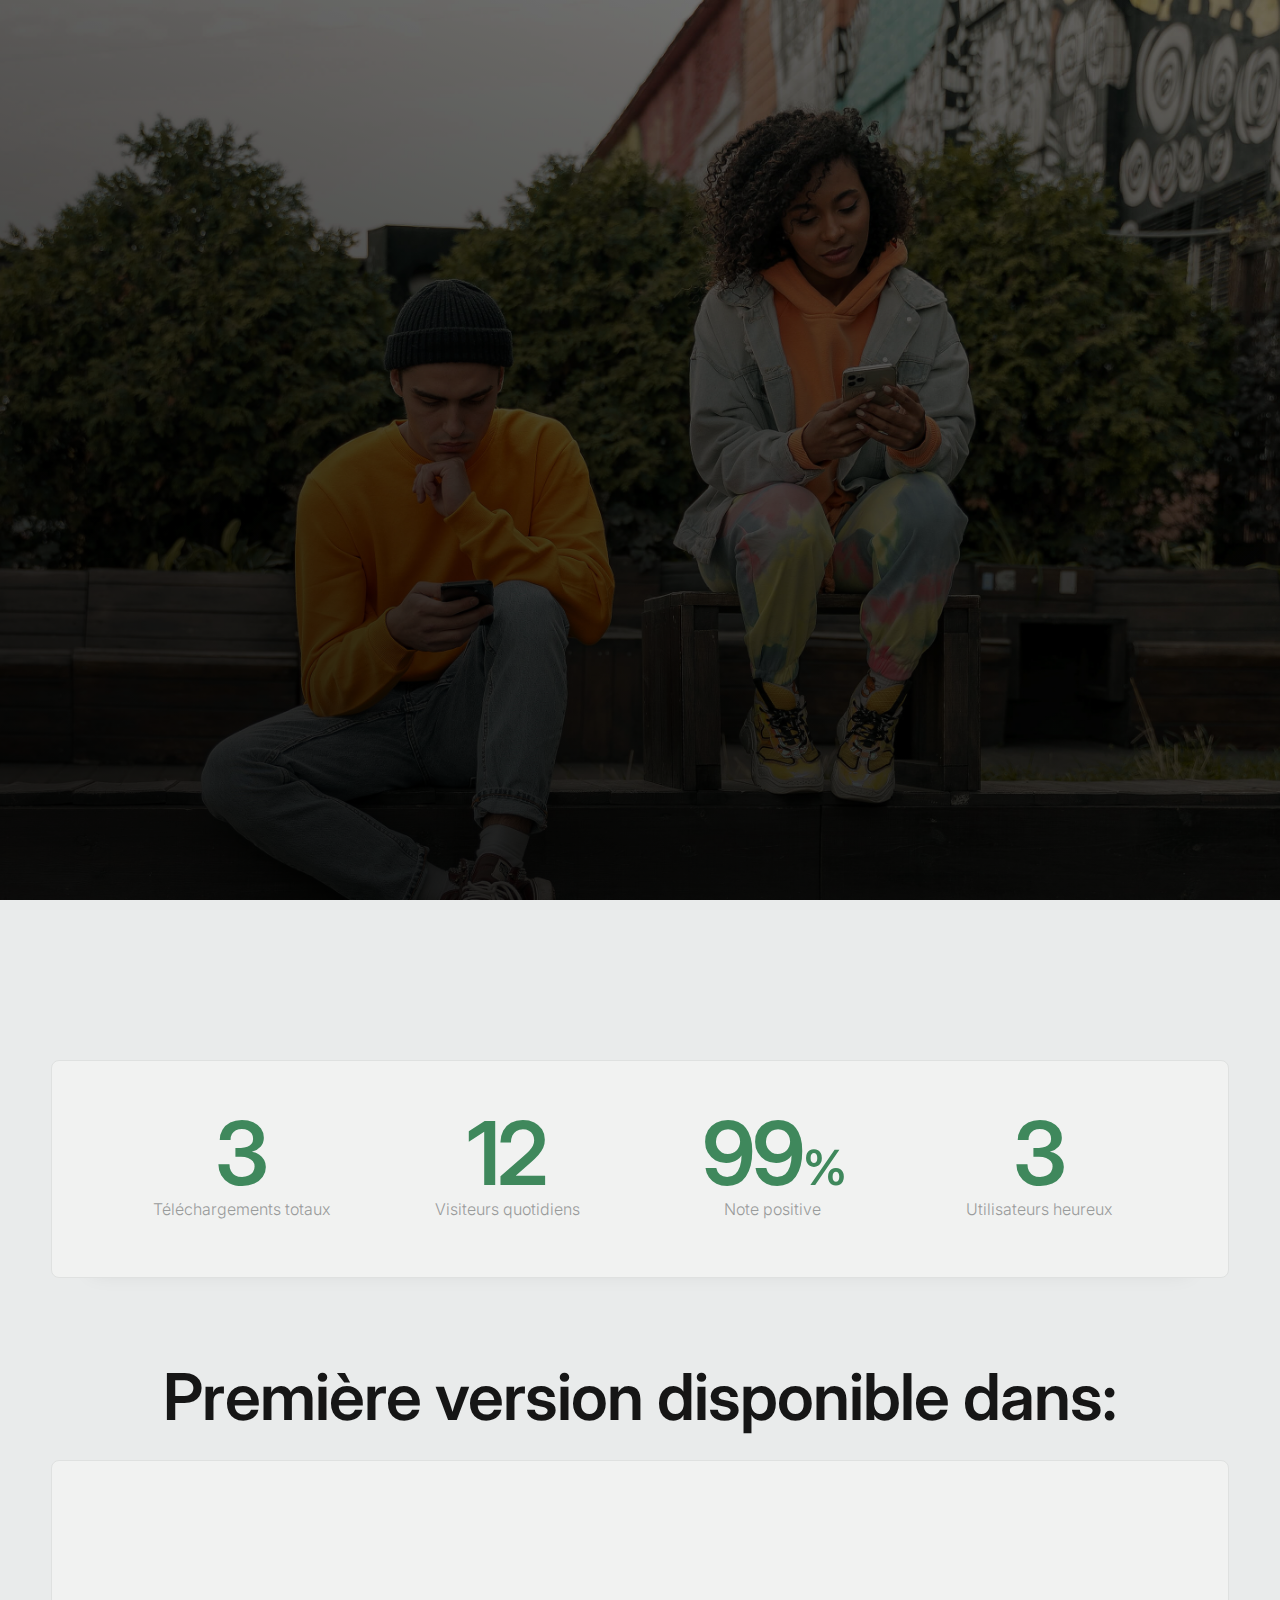
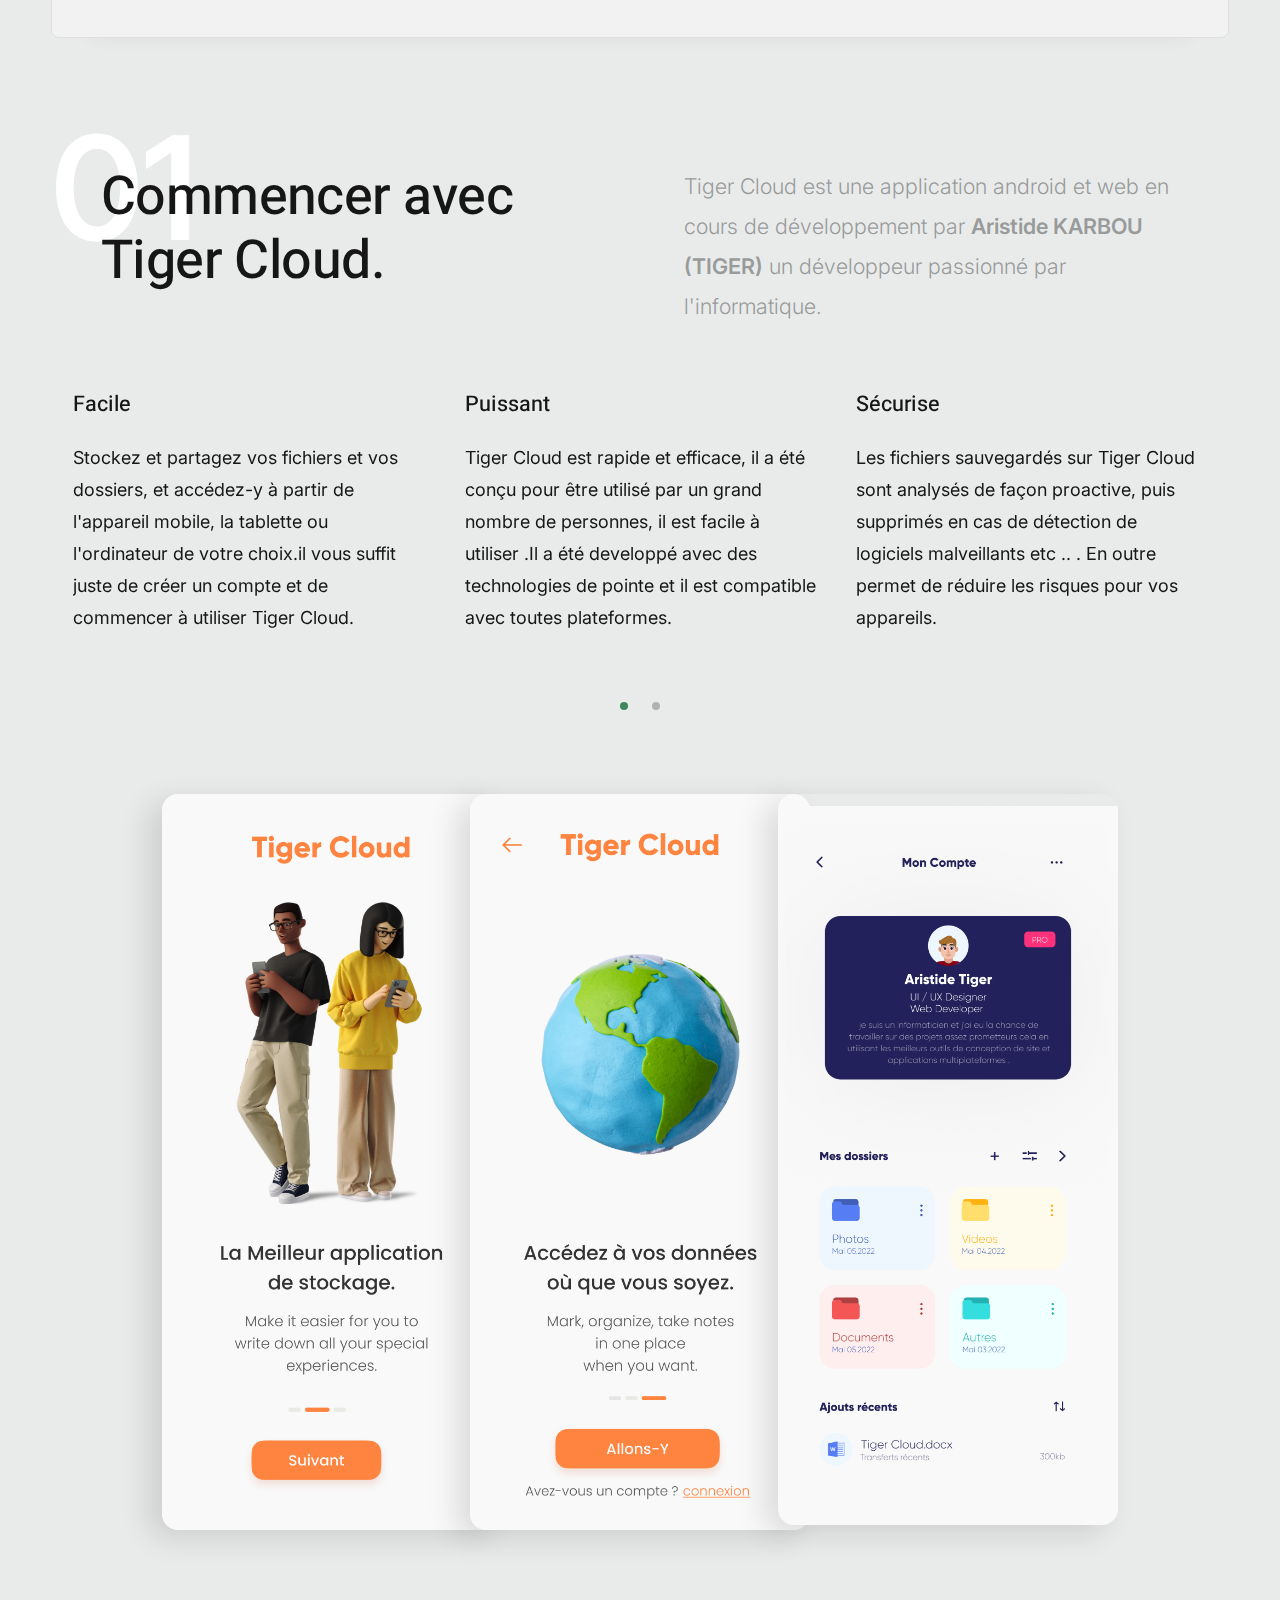
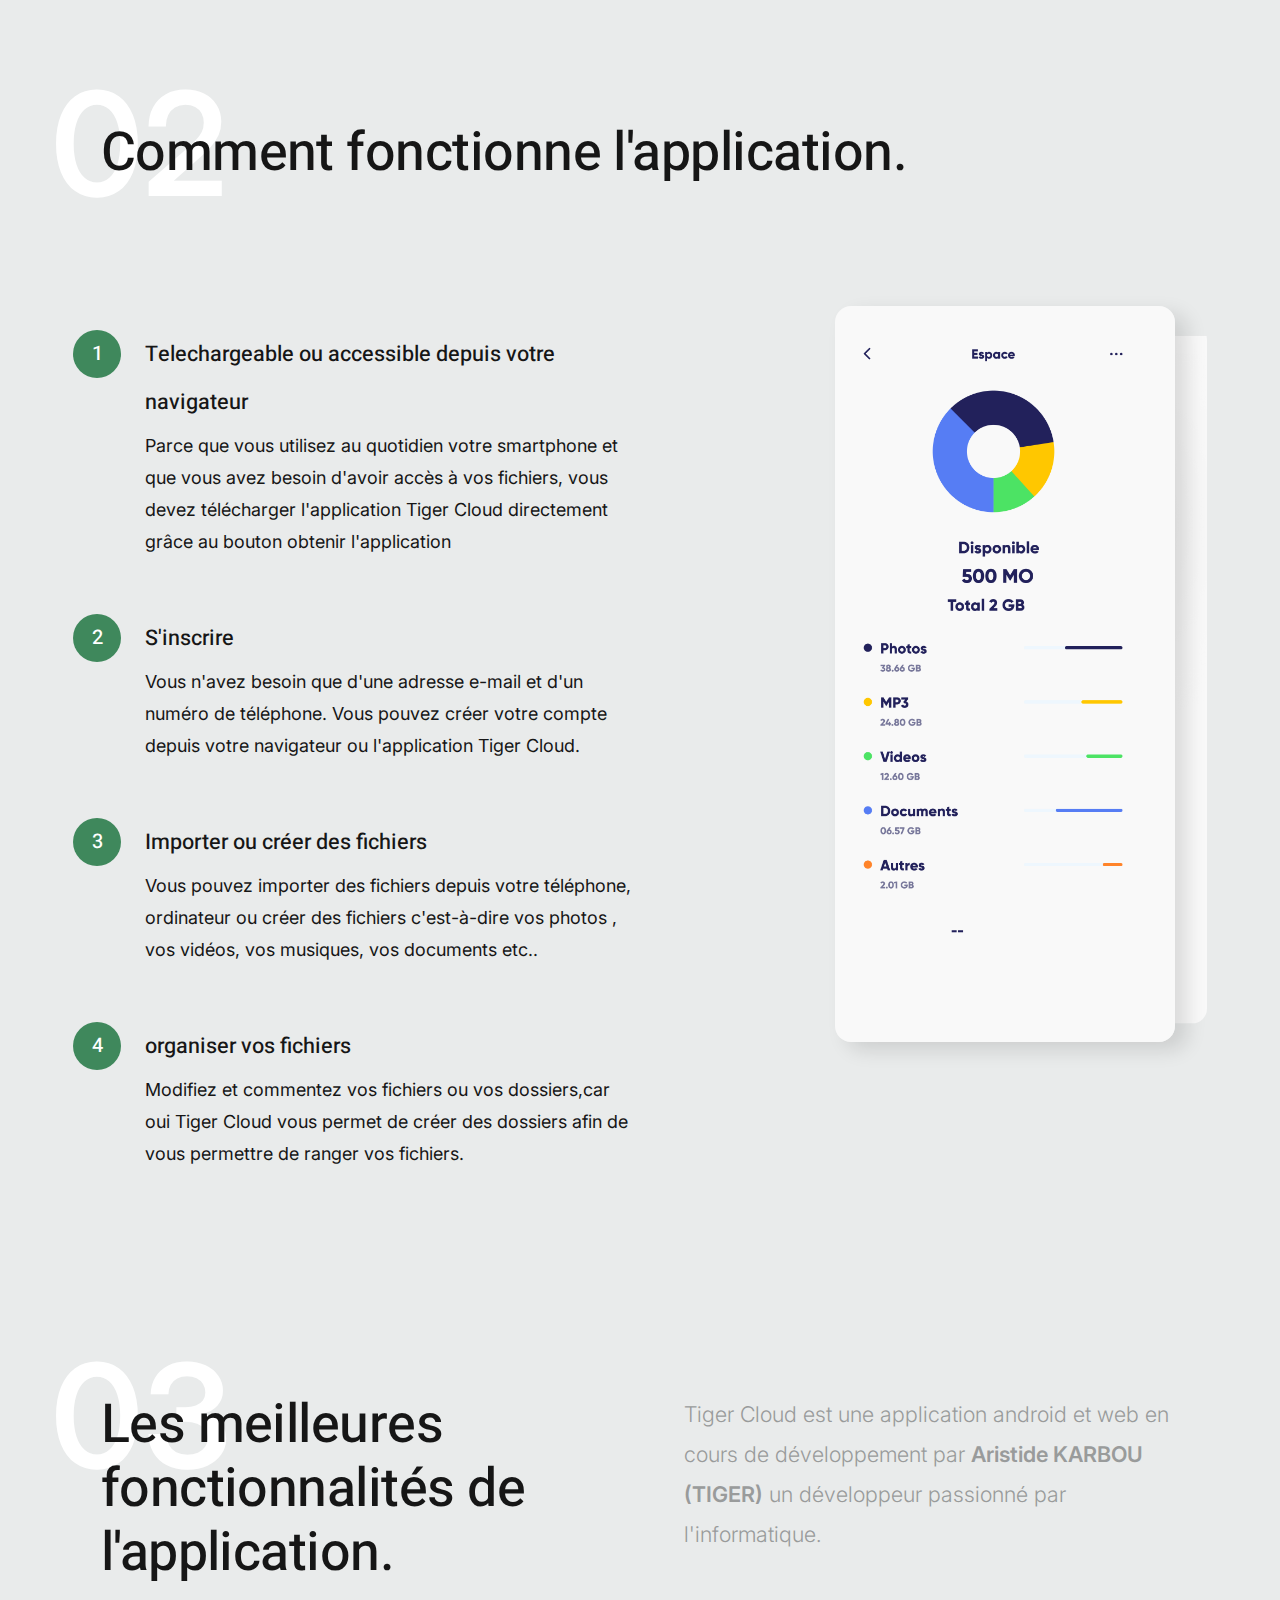
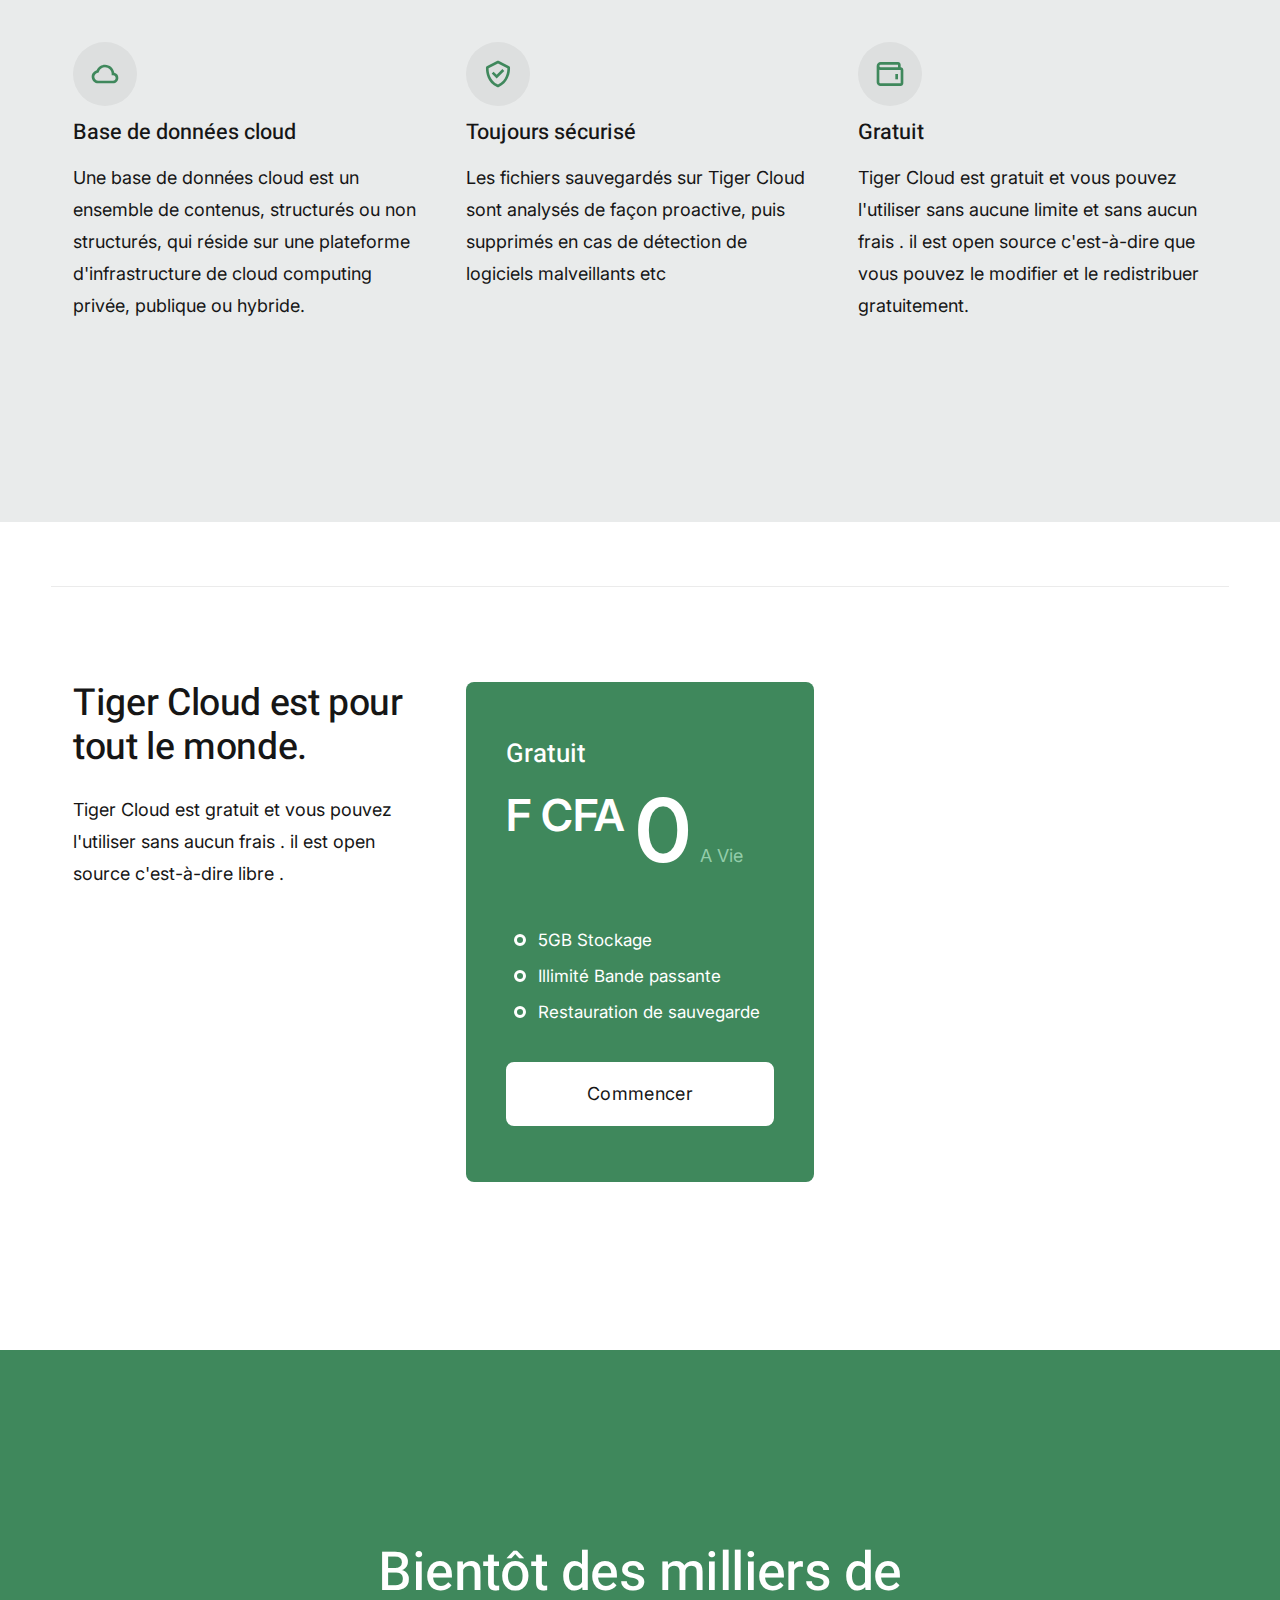
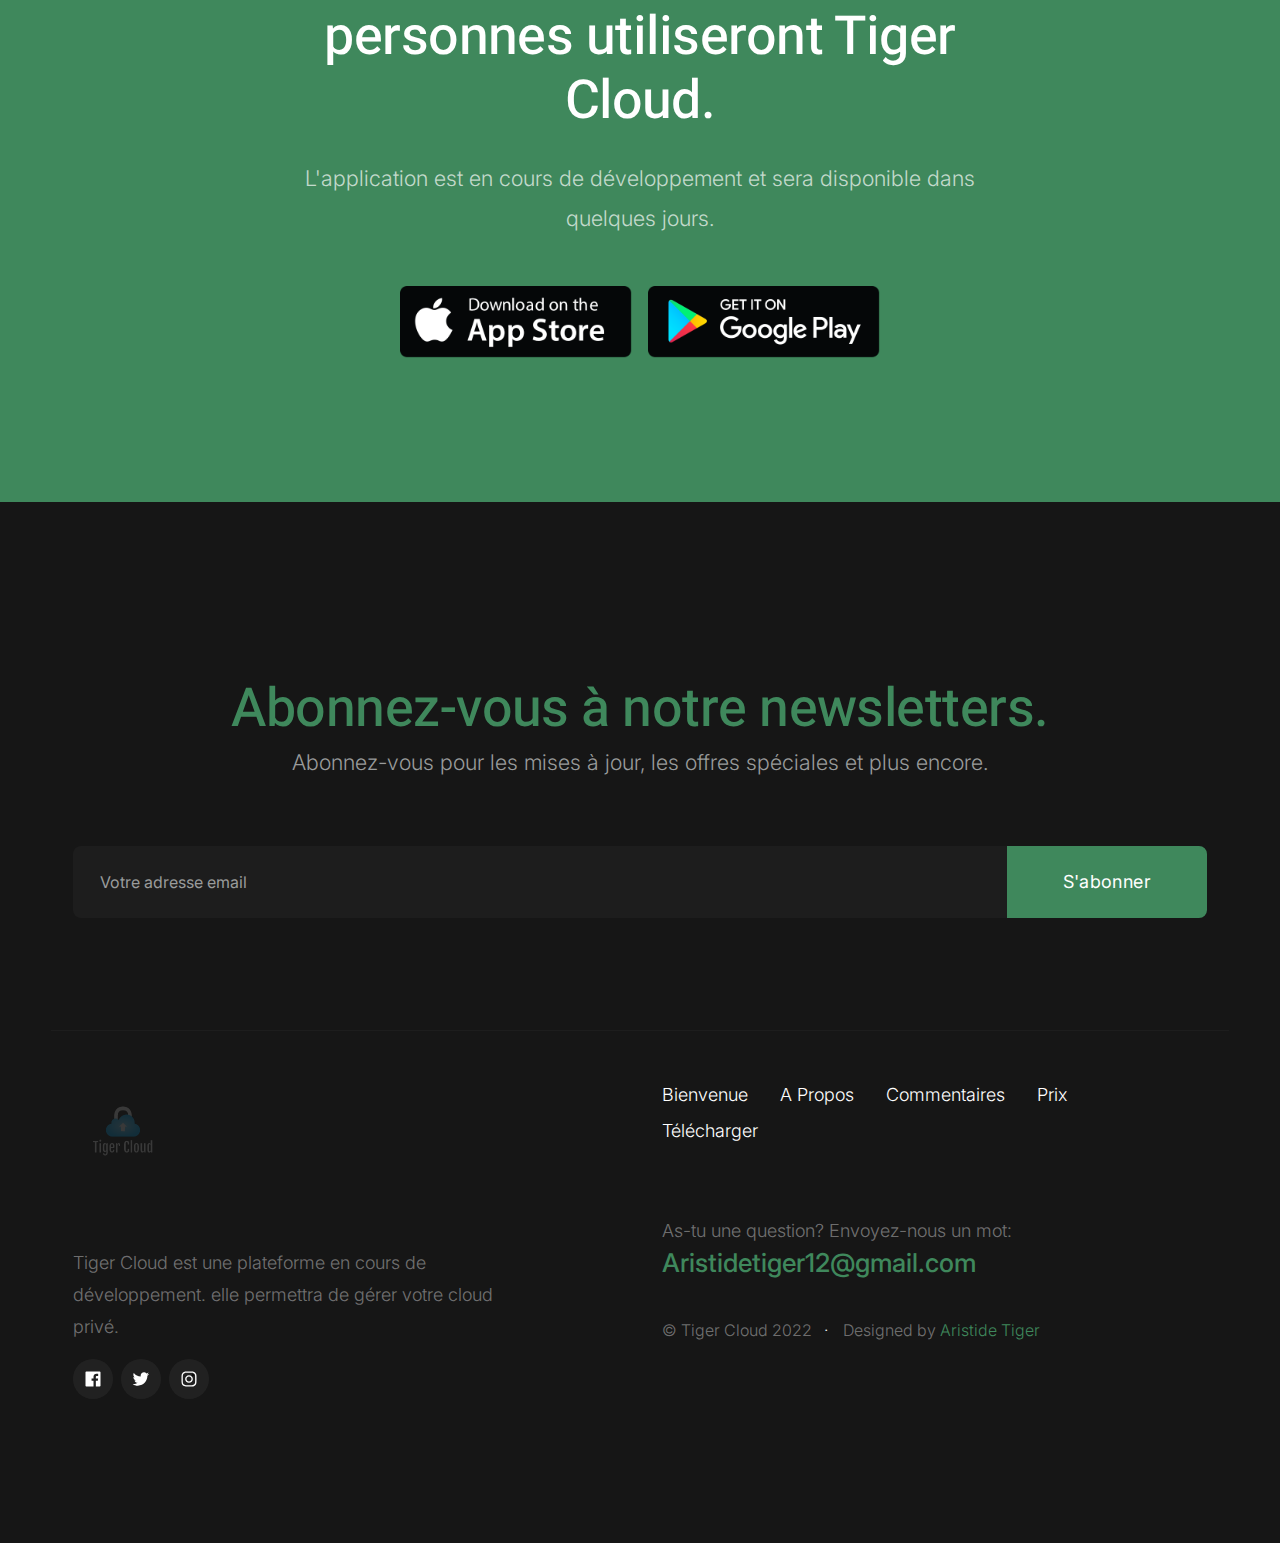
==== index.html @ 631e04d7 "web site" ====
<!DOCTYPE html>
<html lang="en" class="no-js">

<head>

    <!--- basic page needs
    ================================================== -->
    <meta charset="utf-8">
    <meta name="viewport" content="width=device-width, initial-scale=1">
    <title>Tiger Cloud</title>

    <script>
        document.documentElement.classList.remove('no-js');
        document.documentElement.classList.add('js');
    </script>

    <!-- CSS
    ================================================== -->
    <link rel="stylesheet" href="css/vendor.css">
    <link rel="stylesheet" href="css/styles.css">

    <!-- favicons
    ================================================== -->
    <link rel="apple-touch-icon" sizes="180x180" href="apple-touch-icon.png">
    <link rel="icon" type="image/png" sizes="32x32" href="/images/tiger cloud logo white nobg.png">
    <link rel="icon" type="image/png" sizes="32x32" href="/images/tiger cloud logo white nobg.png">
    <link rel="manifest" href="site.webmanifest">

</head>


<body id="top">


    <!-- preloader
    ================================================== -->
    <div id="preloader">
        <div id="loader">
        </div>
    </div>


    <!-- page wrap
    ================================================== -->
    <div id="page" class="s-pagewrap">


        <!-- # site header 
        ================================================== -->
        <header class="s-header">

            <div class="row s-header__inner">

                <div class="s-header__block">
                    <div class="s-header__logo">
                        <a class="logo" href="index.html">
                            <img src="images/tiger cloud logo white nobg.png" alt="Homepage">
                        </a>
                    </div>

                    <a class="s-header__menu-toggle" href="#0"><span>Menu</span></a>
                </div> <!-- end s-header__block -->

                <nav class="s-header__nav">
                    <ul>
                        <li class="current"><a href="#intro" class="smoothscroll">Bienvenue</a></li>
                        <li><a href="#about" class="smoothscroll">A Propos</a></li>
                        <li><a href="#pricing" class="smoothscroll">Prix</a></li>
                        <li><a href="#download" class="smoothscroll">Télécharger</a></li>
                    </ul>
                </nav>

                <div class="s-header__cta">
                    <a href="#download" class="btn btn--stroke s-header__cta-btn smoothscroll">Obtenir l'application</a>
                </div>

            </div> <!-- end s-header__inner -->

        </header> <!-- end s-header -->


        <!-- # site-content
        ================================================== -->
        <section id="content" class="s-content">


            <!-- intro
            ----------------------------------------------- -->
            <section id="intro" class="s-intro target-section">

                <div class="s-intro__bg"></div>

                <div class="row s-intro__content">

                    <div class="column lg-12 s-intro__content-inner">
                        <div class="s-intro__content-left">
                            <h1 class="s-intro__content-title">
                                Tiger Cloud<br>
                                Une application incroyable .
                            </h1>
                        </div>
                        <div class="s-intro__content-right">
                            <p class="s-intro__content-desc body-text-2">
                                Stockez et partagez vos fichiers et dossiers,
                                et travaillez dessus depuis l'appareil mobile,
                                la tablette ou l'ordinateur de votre choix
                            </p>

                            <div class="s-intro__content-buttons">
                                <a href="#download"
                                    class="btn btn--primary s-intro__content-btn smoothscroll">Commencer</a>
                                <a href="https://player.vimeo.com/video/14592941?color=00a650&title=0&byline=0&portrait=0"
                                    class="s-intro__content-video-btn">
                                    <svg xmlns="http://www.w3.org/2000/svg" width="24" height="24" viewBox="0 0 24 24"
                                        style="fill: rgba(0, 0, 0, 1);transform: ;msFilter:;">
                                        <path d="M7 6v12l10-6z"></path>
                                    </svg>
                                </a>
                            </div>
                        </div>
                    </div> <!-- s-intro__content-inner -->

                </div> <!-- s-intro__content -->

                <ul class="s-intro__social">
                    <li>
                        <a href="">
                            <svg xmlns="http://www.w3.org/2000/svg" width="24" height="24" viewBox="0 0 24 24"
                                style="fill:rgba(0, 0, 0, 1);transform:;-ms-filter:">
                                <path
                                    d="M20,3H4C3.447,3,3,3.448,3,4v16c0,0.552,0.447,1,1,1h8.615v-6.96h-2.338v-2.725h2.338v-2c0-2.325,1.42-3.592,3.5-3.592 c0.699-0.002,1.399,0.034,2.095,0.107v2.42h-1.435c-1.128,0-1.348,0.538-1.348,1.325v1.735h2.697l-0.35,2.725h-2.348V21H20 c0.553,0,1-0.448,1-1V4C21,3.448,20.553,3,20,3z">
                                </path>
                            </svg>
                            <span class="u-screen-reader-text">Facebook</span>
                        </a>a
                    </li>
                    <li>
                        <a href="">
                            <svg xmlns="http://www.w3.org/2000/svg" width="24" height="24" viewBox="0 0 24 24"
                                style="fill:rgba(0, 0, 0, 1);transform:;-ms-filter:">
                                <path
                                    d="M19.633,7.997c0.013,0.175,0.013,0.349,0.013,0.523c0,5.325-4.053,11.461-11.46,11.461c-2.282,0-4.402-0.661-6.186-1.809 c0.324,0.037,0.636,0.05,0.973,0.05c1.883,0,3.616-0.636,5.001-1.721c-1.771-0.037-3.255-1.197-3.767-2.793 c0.249,0.037,0.499,0.062,0.761,0.062c0.361,0,0.724-0.05,1.061-0.137c-1.847-0.374-3.23-1.995-3.23-3.953v-0.05 c0.537,0.299,1.16,0.486,1.82,0.511C3.534,9.419,2.823,8.184,2.823,6.787c0-0.748,0.199-1.434,0.548-2.032 c1.983,2.443,4.964,4.04,8.306,4.215c-0.062-0.3-0.1-0.611-0.1-0.923c0-2.22,1.796-4.028,4.028-4.028 c1.16,0,2.207,0.486,2.943,1.272c0.91-0.175,1.782-0.512,2.556-0.973c-0.299,0.935-0.936,1.721-1.771,2.22 c0.811-0.088,1.597-0.312,2.319-0.624C21.104,6.712,20.419,7.423,19.633,7.997z">
                                </path>
                            </svg>
                            <span class="u-screen-reader-text">Twitter</span>
                        </a>
                    </li>
                    <li>
                        <a href="">
                            <svg xmlns="http://www.w3.org/2000/svg" width="24" height="24" viewBox="0 0 24 24"
                                style="fill:rgba(0, 0, 0, 1);transform:;-ms-filter:">
                                <path
                                    d="M11.999,7.377c-2.554,0-4.623,2.07-4.623,4.623c0,2.554,2.069,4.624,4.623,4.624c2.552,0,4.623-2.07,4.623-4.624 C16.622,9.447,14.551,7.377,11.999,7.377L11.999,7.377z M11.999,15.004c-1.659,0-3.004-1.345-3.004-3.003 c0-1.659,1.345-3.003,3.004-3.003s3.002,1.344,3.002,3.003C15.001,13.659,13.658,15.004,11.999,15.004L11.999,15.004z">
                                </path>
                                <circle cx="16.806" cy="7.207" r="1.078"></circle>
                                <path
                                    d="M20.533,6.111c-0.469-1.209-1.424-2.165-2.633-2.632c-0.699-0.263-1.438-0.404-2.186-0.42 c-0.963-0.042-1.268-0.054-3.71-0.054s-2.755,0-3.71,0.054C7.548,3.074,6.809,3.215,6.11,3.479C4.9,3.946,3.945,4.902,3.477,6.111 c-0.263,0.7-0.404,1.438-0.419,2.186c-0.043,0.962-0.056,1.267-0.056,3.71c0,2.442,0,2.753,0.056,3.71 c0.015,0.748,0.156,1.486,0.419,2.187c0.469,1.208,1.424,2.164,2.634,2.632c0.696,0.272,1.435,0.426,2.185,0.45 c0.963,0.042,1.268,0.055,3.71,0.055s2.755,0,3.71-0.055c0.747-0.015,1.486-0.157,2.186-0.419c1.209-0.469,2.164-1.424,2.633-2.633 c0.263-0.7,0.404-1.438,0.419-2.186c0.043-0.962,0.056-1.267,0.056-3.71s0-2.753-0.056-3.71C20.941,7.57,20.801,6.819,20.533,6.111z M19.315,15.643c-0.007,0.576-0.111,1.147-0.311,1.688c-0.305,0.787-0.926,1.409-1.712,1.711c-0.535,0.199-1.099,0.303-1.67,0.311 c-0.95,0.044-1.218,0.055-3.654,0.055c-2.438,0-2.687,0-3.655-0.055c-0.569-0.007-1.135-0.112-1.669-0.311 c-0.789-0.301-1.414-0.923-1.719-1.711c-0.196-0.534-0.302-1.099-0.311-1.669c-0.043-0.95-0.053-1.218-0.053-3.654 c0-2.437,0-2.686,0.053-3.655c0.007-0.576,0.111-1.146,0.311-1.687c0.305-0.789,0.93-1.41,1.719-1.712 c0.534-0.198,1.1-0.303,1.669-0.311c0.951-0.043,1.218-0.055,3.655-0.055c2.437,0,2.687,0,3.654,0.055 c0.571,0.007,1.135,0.112,1.67,0.311c0.786,0.303,1.407,0.925,1.712,1.712c0.196,0.534,0.302,1.099,0.311,1.669 c0.043,0.951,0.054,1.218,0.054,3.655c0,2.436,0,2.698-0.043,3.654H19.315z">
                                </path>
                            </svg>
                            <span class="u-screen-reader-text">Instagram</span>
                        </a>
                    </li>
                </ul> <!-- s-intro__social -->

                <div class="s-intro__scroll">
                    <a href="#about" class="smoothscroll">
                        <svg xmlns="http://www.w3.org/2000/svg" width="24" height="24" viewBox="0 0 24 24"
                            style="fill: rgba(0, 0, 0, 1);transform: rotate(270deg);msFilter:progid:DXImageTransform.Microsoft.BasicImage(rotation=3);">
                            <path
                                d="M21 11H6.414l5.293-5.293-1.414-1.414L2.586 12l7.707 7.707 1.414-1.414L6.414 13H21z">
                            </path>
                        </svg>
                        <span class="u-screen-reader-text">Faire défiler</span>
                    </a>
                </div> <!-- s-intro__scroll -->

            </section> <!-- end s-intro -->


            <!-- about
            ----------------------------------------------- -->
            <section id="about" class="s-about target-section">


                <!-- stats -->
                <div class="row block-lg-one-fourth block-tab-one-half block-stack s-about__stats">

                    <div class="column s-about__stats-item">
                        <div class="s-about__stats-count">3<span></span></div>
                        <h5>Téléchargements totaux</h5>
                    </div>
                    <div class="column s-about__stats-item">
                        <div class="s-about__stats-count">12<span></span></div>
                        <h5>Visiteurs quotidiens</h5>
                    </div>
                    <div class="column s-about__stats-item">
                        <div class="s-about__stats-count">99<span>%</span></div>
                        <h5>Note positive</h5>
                    </div>
                    <div class="column s-about__stats-item">
                        <div class="s-about__stats-count">3<span></span></div>
                        <h5>Utilisateurs heureux</h5>
                    </div>

                </div> <!-- end stats -->
                <section>
                    <h1 class="titre">Première version disponible dans:</h1>
                    <div class="row block-lg-one-fourth block-tab-one-half block-stack s-about__stats">
                        <h1 id="Countdown" class="compteur"></h1>
                    </div>
                </section>
                <!-- end stats -->



                <!-- intro info -->
                <div class="s-about__info">

                    <div class="row section-header" data-num="01">
                        <div class="column lg-6 stack-on-1000 title-block">
                            <h2 class="title text-display-1">Commencer avec Tiger Cloud.</h2>
                        </div>
                        <div class="column lg-6 stack-on-1000 desc-block">
                            <p class="desc lead">
                                Tiger Cloud est une application android et web en cours de développement par
                                <b>Aristide KARBOU (TIGER)</b> un développeur passionné par l'informatique.

                            </p>

                        </div>
                    </div>

                    <div class="row s-about__info-slider-block">
                        <div class="column lg-12">

                            <div class="swiper-container s-about__info-slider">
                                <div class="swiper-wrapper">

                                    <div class="s-about__info-slide swiper-slide">
                                        <h4 class="h5">Facile</h4>

                                        <p>
                                            Stockez et partagez vos fichiers et vos dossiers, et accédez-y à partir de
                                            l'appareil mobile, la tablette ou l'ordinateur de votre choix.il vous
                                            suffit juste de créer un compte et de commencer à utiliser Tiger Cloud.
                                        </p>
                                    </div> <!-- end s-about__info-slide  -->

                                    <div class="s-about__info-slide swiper-slide">
                                        <h4 class="h5">Puissant</h4>

                                        <p>
                                            Tiger Cloud est rapide et efficace, il a été conçu pour être utilisé par un
                                            grand nombre de personnes, il est facile à utiliser
                                            .Il a été developpé avec des technologies de pointe et il est compatible
                                            avec toutes plateformes.
                                        </p>
                                    </div> <!-- end s-about__info-slide  -->

                                    <div class="s-about__info-slide swiper-slide">
                                        <h4 class="h5"> Sécurise</h4>

                                        <p>

                                            Les fichiers sauvegardés sur Tiger Cloud sont analysés de façon proactive,
                                            puis supprimés en cas de détection de logiciels malveillants etc ..
                                            . En outre permet de réduire les risques pour vos appareils.
                                        </p>
                                    </div> <!-- end s-about__info-slide  -->

                                    <div class="s-about__info-slide swiper-slide">
                                        <h4 class="h5">Gratuit</h4>

                                        <p>
                                            Tiger Cloud est gratuit et vous pouvez l'utiliser sans aucune
                                            limite et sans aucun frais .
                                            il est open source c'est-à-dire que vous pouvez le modifier et le
                                            redistribuer gratuitement.

                                        </p>
                                    </div> <!-- end s-about__info-slide  -->

                                </div> <!-- swiper-wrapper -->

                                <div class="swiper-pagination"></div>

                            </div> <!-- end swiper-container -->

                        </div>
                    </div> <!-- end s-about__info-slider-block -->

                </div> <!-- end s-about__info -->


                <!-- screens -->
                <div class="row s-about__screens-block">
                    <div class="column lg-12">

                        <div class="s-about__screens">
                            <div class="s-about__screen">
                                <img src="images/screens/screen-03.png"
                                    srcset="images/screens/screen-03.png 1x, images/screens/screen-03@2x.png 2x" alt="">
                            </div>
                            <div class="s-about__screen">
                                <img src="images/screens/screen-02.png"
                                    srcset="images/screens/screen-02.png 1x, images/screens/screen-02@2x.png 2x" alt="">
                            </div>
                            <div class="s-about__screen">
                                <img src="images/screens/screen-01.png"
                                    srcset="images/screens/screen-01.png 1x, images/screens/screen-01@2x.png 2x" alt="">
                            </div>
                        </div>

                    </div>
                </div> <!-- end screens -->


                <!-- how-to -->
                <div class="s-about__howto">

                    <div class="row section-header" data-num="02">
                        <div class="column lg-12 title-block">
                            <h2 class="title text-display-1">Comment fonctionne l'application.</h2>
                        </div>
                    </div>

                    <div class="row s-about__howto-content">

                        <div class="column s-about__howto-process-block">

                            <div class="s-about__howto-process">
                                <div class="s-about__howto-process-step">

                                    <div class="s-about__howto-process-step">
                                        <h3 class="h5">Telechargeable ou accessible depuis votre navigateur </h3>
                                        <p>
                                            Parce que vous utilisez au quotidien votre smartphone
                                            et que vous avez besoin d'avoir accès à vos fichiers,
                                            vous devez télécharger l'application Tiger Cloud directement grâce au bouton
                                            obtenir l'application
                                        </p>
                                    </div>

                                    <h3 class="h5">S'inscrire</h3>
                                    <p>
                                        Vous n'avez besoin que d'une adresse e-mail et d'un numéro de téléphone.
                                        Vous pouvez créer votre compte depuis votre navigateur ou l'application Tiger
                                        Cloud.
                                    </p>
                                </div>
                                <div class="s-about__howto-process-step">
                                    <h3 class="h5"> Importer ou créer des fichiers </h3>
                                    <p>
                                        Vous pouvez importer des fichiers depuis votre téléphone,
                                        ordinateur ou créer des fichiers c'est-à-dire vos photos ,
                                        vos vidéos, vos musiques, vos documents etc..
                                    </p>
                                </div>
                                <div class="s-about__howto-process-step">
                                    <h3 class="h5"> organiser vos fichiers</h3>
                                    <p>
                                        Modifiez et commentez vos fichiers ou vos dossiers,car oui Tiger
                                        Cloud vous permet de créer des dossiers afin de vous permettre de
                                        ranger vos fichiers.

                                    </p>
                                </div>

                            </div> <!-- end how-to process -->

                        </div>

                        <div class="column s-about__howto-screens-block">

                            <div class="s-about__howto-screens">
                                <img src="images/screens/screen-01.png"
                                    srcset="images/screens/screen-01.png 1x, images/screens/screen-01@2x.png 2x" alt="">
                                <img src="images/screens/screen-04.png"
                                    srcset="images/screens/screen-04.png 1x, images/screens/screen-04@2x.png 2x" alt="">
                            </div>

                        </div>

                    </div>

                </div> <!-- end how-to -->


                <!-- features -->
                <div class="s-about__features">

                    <div class="row section-header" data-num="03">
                        <div class="column lg-6 stack-on-1000 title-block">
                            <h2 class="title text-display-1">Les meilleures fonctionnalités de l'application.</h2>
                        </div>
                        <div class="column lg-6 stack-on-1000 desc-block">
                            <p class="desc lead">
                                Tiger Cloud est une application android et web en cours de développement par
                                <b>Aristide KARBOU (TIGER)</b> un développeur passionné par l'informatique.
                            </p>
                        </div>
                    </div>

                    <div class="row s-about__feature-list block-lg-one-third">

                        <div class="column s-about__feature-item">
                            <div class="s-about__feature-icon-block">
                                <svg xmlns="http://www.w3.org/2000/svg" width="24" height="24" viewBox="0 0 24 24"
                                    style="fill: rgba(0, 0, 0, 1);transform: ;msFilter:;">
                                    <path
                                        d="M18.944 11.112C18.507 7.67 15.56 5 12 5 9.244 5 6.85 6.611 5.757 9.15 3.609 9.792 2 11.82 2 14c0 2.757 2.243 5 5 5h11c2.206 0 4-1.794 4-4a4.01 4.01 0 0 0-3.056-3.888zM18 17H7c-1.654 0-3-1.346-3-3 0-1.404 1.199-2.756 2.673-3.015l.581-.102.192-.558C8.149 8.274 9.895 7 12 7c2.757 0 5 2.243 5 5v1h1c1.103 0 2 .897 2 2s-.897 2-2 2z">
                                    </path>
                                </svg>
                            </div>
                            <div class="s-about__feature-text">
                                <h3 class="h5">Base de données cloud </h3>
                                <p>Une base de données cloud est un ensemble de contenus,
                                    structurés ou non structurés, qui réside sur une plateforme
                                    d'infrastructure de cloud computing privée, publique ou hybride.
                                </p>
                            </div>
                        </div>



                        <div class="column s-about__feature-item">
                            <div class="s-about__feature-icon-block">
                                <svg xmlns="http://www.w3.org/2000/svg" width="24" height="24" viewBox="0 0 24 24"
                                    style="fill: rgba(0, 0, 0, 1);transform: ;msFilter:;">
                                    <path
                                        d="M20.995 6.9a.998.998 0 0 0-.548-.795l-8-4a1 1 0 0 0-.895 0l-8 4a1.002 1.002 0 0 0-.547.795c-.011.107-.961 10.767 8.589 15.014a.987.987 0 0 0 .812 0c9.55-4.247 8.6-14.906 8.589-15.014zM12 19.897C5.231 16.625 4.911 9.642 4.966 7.635L12 4.118l7.029 3.515c.037 1.989-.328 9.018-7.029 12.264z">
                                    </path>
                                    <path d="m11 12.586-2.293-2.293-1.414 1.414L11 15.414l5.707-5.707-1.414-1.414z">
                                    </path>
                                </svg>
                            </div>
                            <div class="s-about__feature-text">
                                <h3 class="h5">Toujours sécurisé</h3>
                                <p>Les fichiers sauvegardés sur Tiger Cloud sont analysés de façon proactive,
                                    puis supprimés en cas de détection de logiciels malveillants etc
                                </p>
                            </div>
                        </div>

                        <div class="column s-about__feature-item">
                            <div class="s-about__feature-icon-block">
                                <svg xmlns="http://www.w3.org/2000/svg" width="24" height="24" viewBox="0 0 24 24"
                                    style="fill: rgba(0, 0, 0, 1);transform: ;msFilter:;">
                                    <path d="M16 12h2v4h-2z"></path>
                                    <path
                                        d="M20 7V5c0-1.103-.897-2-2-2H5C3.346 3 2 4.346 2 6v12c0 2.201 1.794 3 3 3h15c1.103 0 2-.897 2-2V9c0-1.103-.897-2-2-2zM5 5h13v2H5a1.001 1.001 0 0 1 0-2zm15 14H5.012C4.55 18.988 4 18.805 4 18V8.815c.314.113.647.185 1 .185h15v10z">
                                    </path>
                                </svg>
                            </div>
                            <div class="s-about__feature-text">
                                <h3 class="h5">Gratuit </h3>
                                <p>Tiger Cloud est gratuit et vous pouvez l'utiliser sans aucune
                                    limite et sans aucun frais .
                                    il est open source c'est-à-dire que vous pouvez le modifier et le
                                    redistribuer gratuitement.
                                </p>
                            </div>
                        </div>







                    </div> <!-- end features-list -->

                </div> <!-- end features -->

            </section> <!-- end s-about -->


            <!-- testimonials------------------------------------------------------ -->

            <!-- <section id="testimonials" class="s-testimonials">

                <div class="row narrow text-center s-testimonials__header">
                    <div class="column lg-12">
                        <h3 class="h2">Ce que nos utilisateurs ont à dire.</h3>
                    </div>
                </div>

                <div class="row s-testimonials__content">
                    <div class="column lg-12">

                        <div class="swiper-container s-testimonials__slider">

                            <div class="swiper-wrapper">

                                <div class="s-testimonials__slide swiper-slide">
                                    <div class="s-testimonials__author">
                                        <img src="images/avatars/user-02.jpg" alt="Author image"
                                            class="s-testimonials__avatar">
                                        <cite class="s-testimonials__cite">
                                            <strong>Tim Cook</strong>
                                            <span>CEO, Apple</span>
                                        </cite>
                                    </div>
                                    <p>
                                        Molestiae incidunt consequatur quis ipsa autem nam sit enim magni. Voluptas
                                        tempore rem.
                                        Explicabo a quaerat sint autem dolore ducimus ut consequatur neque. Nisi dolores
                                        quaerat fuga rem nihil nostrum.
                                        Laudantium quia consequatur molestias.
                                    </p>
                                </div>  end s-testimonials__slide 

                                <div class="s-testimonials__slide swiper-slide">
                                    <div class="s-testimonials__author">
                                        <img src="images/avatars/user-03.jpg" alt="Author image"
                                            class="s-testimonials__avatar">
                                        <cite class="s-testimonials__cite">
                                            <strong>Sundar Pichai</strong>
                                            <span>CEO, Google</span>
                                        </cite>
                                    </div>
                                    <p>
                                        Excepturi nam cupiditate culpa doloremque deleniti repellat. Veniam quos
                                        repellat voluptas animi adipisci.
                                        Nisi eaque consequatur. Voluptatem dignissimos ut ducimus accusantium
                                        perspiciatis.
                                        Quasi voluptas eius distinctio. Atque eos maxime.
                                    </p>
                                </div> 

                                <div class="s-testimonials__slide swiper-slide">
                                    <div class="s-testimonials__author">
                                        <img src="images/avatars/user-01.jpg" alt="Author image"
                                            class="s-testimonials__avatar">
                                        <cite class="s-testimonials__cite">
                                            <strong>Satya Nadella</strong>
                                            <span>CEO, Microsoft</span>
                                        </cite>
                                    </div>
                                    <p>
                                        Repellat dignissimos libero. Qui sed at corrupti expedita voluptas odit. Nihil
                                        ea quia nesciunt. Ducimus aut sed ipsam.
                                        Autem eaque officia cum exercitationem sunt voluptatum accusamus. Quasi voluptas
                                        eius distinctio.
                                        Voluptatem dignissimos ut.
                                    </p>
                                </div> 
                                
                                -- end s-testimonials__slide --

                                <div class="s-testimonials__slide swiper-slide">
                                    <div class="s-testimonials__author">
                                        <img src="images/avatars/user-06.jpg" alt="Author image"
                                            class="s-testimonials__avatar">
                                        <cite class="s-testimonials__cite">
                                            <strong>Jeff Bezos</strong>
                                            <span>CEO, Amazon</span>
                                        </cite>
                                    </div>
                                    <p>
                                        Nunc interdum lacus sit amet orci. Vestibulum dapibus nunc ac augue. Fusce vel
                                        dui. In ac felis
                                        quis tortor malesuada pretium. Curabitur vestibulum aliquam leo. Qui sed at
                                        corrupti expedita voluptas odit.
                                        Nihil ea quia nesciunt. Ducimus aut sed ipsam.
                                    </p>
                                </div> -- end s-testimonials__slide --

                            </div> -- end swiper-wrapper --

                            <div class="swiper-pagination"></div>

                        </div> !-- end swiper-container --

                    </div> -- end column --
                </div> -- end s-testimonials__content --

            </section> -->




            <!-- end testimonials -->


            <!-- pricing
            ----------------------------------------------- -->
            <section id="pricing" class="s-pricing target-section">
                <div class="row s-pricing__content">

                    <div class="column lg-4 md-12 s-pricing__header">
                        <h3 class="h2">Tiger Cloud est pour tout le monde.</h3>
                        <p>
                            Tiger Cloud est gratuit et vous pouvez l'utiliser sans aucun frais .
                            il est open source c'est-à-dire libre .
                        </p>
                    </div> <!-- end s-pricing__header -->

                    <div class="column lg-8 md-12 s-pricing__plans">
                        <div class="row plans block-lg-one-half block-tab-whole">

                            <div class="column item-plan item-plan--popular">
                                <div class="item-plan__block">

                                    <div class="item-plan__top-part">
                                        <h3 class="item-plan__title">Gratuit </h3>
                                        <p class="item-plan__price"><sup>F CFA </sup>0</p>
                                        <p class="item-plan__per"> A Vie</p>
                                    </div>

                                    <div class="item-plan__bottom-part">
                                        <ul class="item-plan__features">
                                            <li><span>5GB</span> Stockage</li>
                                            <li><span>Illimité</span> Bande passante</li>

                                            <li>Restauration de sauvegarde</li>
                                        </ul>

                                        <a class="btn btn--primary u-fullwidth" href="#0">Commencer</a>
                                    </div>

                                </div>
                            </div> <!-- end item-plan -->

                        </div>
                    </div> <!-- end s-pricing__plans -->

                </div> <!-- end s-pricing__content -->
            </section> <!-- end pricing -->


            <!-- download
            ----------------------------------------------- -->
            <section id="download" class="s-download target-section">
                <div class="row s-download__header">
                    <div class="column lg-12">
                        <h2 class="text-display-1">Bientôt des milliers de personnes utiliseront Tiger Cloud.</h2>
                        <p class="lead">
                            L'application est en cours de développement et sera disponible dans quelques jours.
                        </p>
                    </div>
                </div>
                <div class="row s-download__badges-block">
                    <div class="column lg-12 s-download__badges">
                        <a href="#0" title="" class="badge-appstore">
                            <img src="images/appstore.png" alt="">
                        </a>
                        <a href="#0" title="" class="badge-googleplay">
                            <img src="images/google-play.png" alt="">
                        </a>
                    </div>
                </div>
            </section>


        </section> <!-- end s-content -->


        <!-- # site-footer
        ================================================== -->
        <footer id="colophon" class="s-footer footer">

            <div class="row s-footer__top">
                <div class="column lg-12 text-center">
                    <h2 class="text-display-1">
                        Abonnez-vous à notre newsletters.
                    </h2>
                    <p class="lead">
                        Abonnez-vous pour les mises à jour, les offres spéciales et plus encore.
                    </p>
                </div>
                <div class="column lg-12 s-footer__subscribe">
                    <div class="subscribe-form">
                        <form id="mc-form" class="mc-form" name="contact" netlify>
                            <input type="email" name="EMAIL" id="mce-EMAIL" class="u-fullwidth text-center"
                                placeholder="Votre adresse email"
                                title="La partie domaine de l'adresse e-mail n'est pas valide (la partie après le @)."
                                pattern="^([^\x00-\x20\x22\x28\x29\x2c\x2e\x3a-\x3c\x3e\x40\x5b-\x5d\x7f-\xff]+|\x22([^\x0d\x22\x5c\x80-\xff]|\x5c[\x00-\x7f])*\x22)(\x2e([^\x00-\x20\x22\x28\x29\x2c\x2e\x3a-\x3c\x3e\x40\x5b-\x5d\x7f-\xff]+|\x22([^\x0d\x22\x5c\x80-\xff]|\x5c[\x00-\x7f])*\x22))*\x40([^\x00-\x20\x22\x28\x29\x2c\x2e\x3a-\x3c\x3e\x40\x5b-\x5d\x7f-\xff]+|\x5b([^\x0d\x5b-\x5d\x80-\xff]|\x5c[\x00-\x7f])*\x5d)(\x2e([^\x00-\x20\x22\x28\x29\x2c\x2e\x3a-\x3c\x3e\x40\x5b-\x5d\x7f-\xff]+|\x5b([^\x0d\x5b-\x5d\x80-\xff]|\x5c[\x00-\x7f])*\x5d))*(\.\w{2,})+$"
                                required>
                            <input type="submit" name="subscribe" value="S'abonner"
                                class="btn btn--primary u-fullwidth">
                            <!-- <div style="position: absolute; left: -5000px;" aria-hidden="true"><input type="text" name="b_cdb7b577e41181934ed6a6a44_9a91cfe7b3" tabindex="-1" value=""></div> -->
                            <div class="mc-status"></div>
                        </form>
                    </div>
                </div>
            </div>

            <div class="row s-footer__bottom">
                <div class="column lg-5 md-6 stack-on-900">
                    <div class="footer__logo">
                        <a href="index.html">
                            <img src="images/tiger cloud logo white nobg.png" alt="Homepage">
                        </a>
                    </div>

                    <p>
                        Tiger Cloud est une plateforme en cours de développement.
                        elle permettra de gérer votre cloud privé.
                    </p>

                    <ul class="s-footer__social">
                        <li>
                            <a href="">
                                <svg xmlns="http://www.w3.org/2000/svg" width="24" height="24" viewBox="0 0 24 24"
                                    style="fill:rgba(0, 0, 0, 1);transform:;-ms-filter:">
                                    <path
                                        d="M20,3H4C3.447,3,3,3.448,3,4v16c0,0.552,0.447,1,1,1h8.615v-6.96h-2.338v-2.725h2.338v-2c0-2.325,1.42-3.592,3.5-3.592 c0.699-0.002,1.399,0.034,2.095,0.107v2.42h-1.435c-1.128,0-1.348,0.538-1.348,1.325v1.735h2.697l-0.35,2.725h-2.348V21H20 c0.553,0,1-0.448,1-1V4C21,3.448,20.553,3,20,3z">
                                    </path>
                                </svg>
                                <span class="u-screen-reader-text">Facebook</span>
                            </a>
                        </li>
                        <li>
                            <a href="">
                                <svg xmlns="http://www.w3.org/2000/svg" width="24" height="24" viewBox="0 0 24 24"
                                    style="fill:rgba(0, 0, 0, 1);transform:;-ms-filter:">
                                    <path
                                        d="M19.633,7.997c0.013,0.175,0.013,0.349,0.013,0.523c0,5.325-4.053,11.461-11.46,11.461c-2.282,0-4.402-0.661-6.186-1.809 c0.324,0.037,0.636,0.05,0.973,0.05c1.883,0,3.616-0.636,5.001-1.721c-1.771-0.037-3.255-1.197-3.767-2.793 c0.249,0.037,0.499,0.062,0.761,0.062c0.361,0,0.724-0.05,1.061-0.137c-1.847-0.374-3.23-1.995-3.23-3.953v-0.05 c0.537,0.299,1.16,0.486,1.82,0.511C3.534,9.419,2.823,8.184,2.823,6.787c0-0.748,0.199-1.434,0.548-2.032 c1.983,2.443,4.964,4.04,8.306,4.215c-0.062-0.3-0.1-0.611-0.1-0.923c0-2.22,1.796-4.028,4.028-4.028 c1.16,0,2.207,0.486,2.943,1.272c0.91-0.175,1.782-0.512,2.556-0.973c-0.299,0.935-0.936,1.721-1.771,2.22 c0.811-0.088,1.597-0.312,2.319-0.624C21.104,6.712,20.419,7.423,19.633,7.997z">
                                    </path>
                                </svg>
                                <span class="u-screen-reader-text">Twitter</span>
                            </a>
                        </li>
                        <li>
                            <a href="">
                                <svg xmlns="http://www.w3.org/2000/svg" width="24" height="24" viewBox="0 0 24 24"
                                    style="fill:rgba(0, 0, 0, 1);transform:;-ms-filter:">
                                    <path
                                        d="M11.999,7.377c-2.554,0-4.623,2.07-4.623,4.623c0,2.554,2.069,4.624,4.623,4.624c2.552,0,4.623-2.07,4.623-4.624 C16.622,9.447,14.551,7.377,11.999,7.377L11.999,7.377z M11.999,15.004c-1.659,0-3.004-1.345-3.004-3.003 c0-1.659,1.345-3.003,3.004-3.003s3.002,1.344,3.002,3.003C15.001,13.659,13.658,15.004,11.999,15.004L11.999,15.004z">
                                    </path>
                                    <circle cx="16.806" cy="7.207" r="1.078"></circle>
                                    <path
                                        d="M20.533,6.111c-0.469-1.209-1.424-2.165-2.633-2.632c-0.699-0.263-1.438-0.404-2.186-0.42 c-0.963-0.042-1.268-0.054-3.71-0.054s-2.755,0-3.71,0.054C7.548,3.074,6.809,3.215,6.11,3.479C4.9,3.946,3.945,4.902,3.477,6.111 c-0.263,0.7-0.404,1.438-0.419,2.186c-0.043,0.962-0.056,1.267-0.056,3.71c0,2.442,0,2.753,0.056,3.71 c0.015,0.748,0.156,1.486,0.419,2.187c0.469,1.208,1.424,2.164,2.634,2.632c0.696,0.272,1.435,0.426,2.185,0.45 c0.963,0.042,1.268,0.055,3.71,0.055s2.755,0,3.71-0.055c0.747-0.015,1.486-0.157,2.186-0.419c1.209-0.469,2.164-1.424,2.633-2.633 c0.263-0.7,0.404-1.438,0.419-2.186c0.043-0.962,0.056-1.267,0.056-3.71s0-2.753-0.056-3.71C20.941,7.57,20.801,6.819,20.533,6.111z M19.315,15.643c-0.007,0.576-0.111,1.147-0.311,1.688c-0.305,0.787-0.926,1.409-1.712,1.711c-0.535,0.199-1.099,0.303-1.67,0.311 c-0.95,0.044-1.218,0.055-3.654,0.055c-2.438,0-2.687,0-3.655-0.055c-0.569-0.007-1.135-0.112-1.669-0.311 c-0.789-0.301-1.414-0.923-1.719-1.711c-0.196-0.534-0.302-1.099-0.311-1.669c-0.043-0.95-0.053-1.218-0.053-3.654 c0-2.437,0-2.686,0.053-3.655c0.007-0.576,0.111-1.146,0.311-1.687c0.305-0.789,0.93-1.41,1.719-1.712 c0.534-0.198,1.1-0.303,1.669-0.311c0.951-0.043,1.218-0.055,3.655-0.055c2.437,0,2.687,0,3.654,0.055 c0.571,0.007,1.135,0.112,1.67,0.311c0.786,0.303,1.407,0.925,1.712,1.712c0.196,0.534,0.302,1.099,0.311,1.669 c0.043,0.951,0.054,1.218,0.054,3.655c0,2.436,0,2.698-0.043,3.654H19.315z">
                                    </path>
                                </svg>
                                <span class="u-screen-reader-text">Instagram</span>
                            </a>
                        </li>
                    </ul>
                </div>

                <div class="column lg-6 stack-on-900 end">
                    <ul class="s-footer__site-links">
                        <li><a class="smoothscroll" href="#home" title="intro">Bienvenue</a></li>
                        <li><a class="smoothscroll" href="#about" title="about">A Propos </a></li>
                        <li><a class="smoothscroll" href="#testimonials" title="reviews">Commentaires</a></li>
                        <li><a class="smoothscroll" href="#pricing" title="pricing">Prix</a></li>
                        <li><a class="smoothscroll" href="#download" title="download">Télécharger</a></li>
                    </ul>

                    <p class="s-footer__contact">
                        As-tu une question? Envoyez-nous un mot:<br>
                        <a href="mailto:#0" class="s-footer__mail-link">Aristidetiger12@gmail.com</a>
                    </p>

                    <div class="ss-copyright">
                        <span>© Tiger Cloud 2022</span>
                        <span>Designed by <a href="https://www.styleshout.com/">Aristide Tiger</a></span>
                    </div>
                </div>

            </div>

            <div class="ss-go-top">
                <a class="smoothscroll" title="Back to Top" href="#top">
                    <svg xmlns="http://www.w3.org/2000/svg" width="24" height="24" viewBox="0 0 24 24"
                        style="fill: rgba(0, 0, 0, 1);transform: ;msFilter:;">
                        <path d="M6 4h12v2H6zm5 10v6h2v-6h5l-6-6-6 6z"></path>
                    </svg>
                </a>
            </div> <!-- end ss-go-top -->

        </footer> <!-- end footer -->


        <!-- Java Script
    ================================================== -->
        <script src="js/plugins.js"></script>
        <script src="js/main.js"></script>

</body>

</html>
---- css/vendor.css ----
/* ===================================================================
 * Booth Third-party Stylesheets
 * Template Ver. 1.0.0
 * 10-20-2021
 * -------------------------------------------------------------------
 *
 * TOC:
 * # PrismJS
 * # Swiper
 * # Basiclightbox
 *
 * ------------------------------------------------------------------- */

/* ===================================================================
 * # PrismJS 1.20.0
 *   https://prismjs.com/download.html#themes=prism-okaidia&languages=markup+css+clike+javascript+markup-templating+php 
 *   
 *   okaidia theme for JavaScript, CSS and HTML
 *   Loosely based on Monokai textmate theme by http://www.monokai.nl/
 *   @author ocodia
 * ------------------------------------------------------------------- */
code[class*="language-"],
pre[class*="language-"] {
    color           : #f8f8f2;
    background      : none;
    text-shadow     : 0 1px rgba(0, 0, 0, 0.3);
    font-family     : var(--font-mono);
    font-size       : calc(var(--text-size) * 0.9444);
    text-align      : left;
    white-space     : pre;
    word-spacing    : normal;
    word-break      : normal;
    word-wrap       : normal;
    line-height     : var(--vspace-1);
    -moz-tab-size   : 4;
    -o-tab-size     : 4;
    tab-size        : 4;
    -webkit-hyphens : none;
    -moz-hyphens    : none;
    -ms-hyphens     : none;
    hyphens         : none;
}

/* Code blocks */

pre[class*="language-"] {
    padding  : var(--vspace-0_5) 0 var(--vspace-1);
    margin   : var(--vspace-1) 0;
    overflow : auto;
}

:not(pre)>code[class*="language-"],
pre[class*="language-"] {
    background : #272822;
}

/* Inline code */

:not(pre)>code[class*="language-"] {
    padding     : .1em;
    white-space : normal;
}

.token.comment,
.token.prolog,
.token.doctype,
.token.cdata {
    color : slategray;
}

.token.punctuation {
    color : #f8f8f2;
}

.token.namespace {
    opacity : .7;
}

.token.property,
.token.tag,
.token.constant,
.token.symbol,
.token.deleted {
    color : #f92672;
}

.token.boolean,
.token.number {
    color : #ae81ff;
}

.token.selector,
.token.attr-name,
.token.string,
.token.char,
.token.builtin,
.token.inserted {
    color : #a6e22e;
}

.token.operator,
.token.entity,
.token.url,
.language-css .token.string,
.style .token.string,
.token.variable {
    color : #f8f8f2;
}

.token.atrule,
.token.attr-value,
.token.function,
.token.class-name {
    color : #e6db74;
}

.token.keyword {
    color : #66d9ef;
}

.token.regex,
.token.important {
    color : #fd971f;
}

.token.important,
.token.bold {
    font-weight : bold;
}

.token.italic {
    font-style : italic;
}

.token.entity {
    cursor : help;
}


/* ===================================================================
 * # Swiper 6.4.5
 *   Most modern mobile touch slider and framework with hardware accelerated transitions
 *   https://swiperjs.com
 *
 *   Copyright 2014-2020 Vladimir Kharlampidi
 *
 *   Released under the MIT License
 *
 *   Released on: December 18, 2020
 * ------------------------------------------------------------------- */
@font-face {
    font-family : "swiper-icons";
    src         : url("data:application/font-woff;charset=utf-8;base64, [base64]//wADZ2x5ZgAAAywAAADMAAAD2MHtryVoZWFkAAABbAAAADAAAAA2E2+eoWhoZWEAAAGcAAAAHwAAACQC9gDzaG10eAAAAigAAAAZAAAArgJkABFsb2NhAAAC0AAAAFoAAABaFQAUGG1heHAAAAG8AAAAHwAAACAAcABAbmFtZQAAA/gAAAE5AAACXvFdBwlwb3N0AAAFNAAAAGIAAACE5s74hXjaY2BkYGAAYpf5Hu/j+W2+MnAzMYDAzaX6QjD6/4//Bxj5GA8AuRwMYGkAPywL13jaY2BkYGA88P8Agx4j+/8fQDYfA1AEBWgDAIB2BOoAeNpjYGRgYNBh4GdgYgABEMnIABJzYNADCQAACWgAsQB42mNgYfzCOIGBlYGB0YcxjYGBwR1Kf2WQZGhhYGBiYGVmgAFGBiQQkOaawtDAoMBQxXjg/wEGPcYDDA4wNUA2CCgwsAAAO4EL6gAAeNpj2M0gyAACqxgGNWBkZ2D4/wMA+xkDdgAAAHjaY2BgYGaAYBkGRgYQiAHyGMF8FgYHIM3DwMHABGQrMOgyWDLEM1T9/w8UBfEMgLzE////P/5//f/V/xv+r4eaAAeMbAxwIUYmIMHEgKYAYjUcsDAwsLKxc3BycfPw8jEQA/[base64]/uznmfPFBNODM2K7MTQ45YEAZqGP81AmGGcF3iPqOop0r1SPTaTbVkfUe4HXj97wYE+yNwWYxwWu4v1ugWHgo3S1XdZEVqWM7ET0cfnLGxWfkgR42o2PvWrDMBSFj/IHLaF0zKjRgdiVMwScNRAoWUoH78Y2icB/yIY09An6AH2Bdu/UB+yxopYshQiEvnvu0dURgDt8QeC8PDw7Fpji3fEA4z/PEJ6YOB5hKh4dj3EvXhxPqH/SKUY3rJ7srZ4FZnh1PMAtPhwP6fl2PMJMPDgeQ4rY8YT6Gzao0eAEA409DuggmTnFnOcSCiEiLMgxCiTI6Cq5DZUd3Qmp10vO0LaLTd2cjN4fOumlc7lUYbSQcZFkutRG7g6JKZKy0RmdLY680CDnEJ+UMkpFFe1RN7nxdVpXrC4aTtnaurOnYercZg2YVmLN/d/gczfEimrE/fs/bOuq29Zmn8tloORaXgZgGa78yO9/cnXm2BpaGvq25Dv9S4E9+5SIc9PqupJKhYFSSl47+Qcr1mYNAAAAeNptw0cKwkAAAMDZJA8Q7OUJvkLsPfZ6zFVERPy8qHh2YER+3i/BP83vIBLLySsoKimrqKqpa2hp6+jq6RsYGhmbmJqZSy0sraxtbO3sHRydnEMU4uR6yx7JJXveP7WrDycAAAAAAAH//wACeNpjYGRgYOABYhkgZgJCZgZNBkYGLQZtIJsFLMYAAAw3ALgAeNolizEKgDAQBCchRbC2sFER0YD6qVQiBCv/H9ezGI6Z5XBAw8CBK/m5iQQVauVbXLnOrMZv2oLdKFa8Pjuru2hJzGabmOSLzNMzvutpB3N42mNgZGBg4GKQYzBhYMxJLMlj4GBgAYow/P/PAJJhLM6sSoWKfWCAAwDAjgbRAAB42mNgYGBkAIIbCZo5IPrmUn0hGA0AO8EFTQAA") format("woff");
    font-weight : 400;
    font-style  : normal;
}

:root {
    --swiper-theme-color : #007aff;
}

.swiper-container {
    margin-left  : auto;
    margin-right : auto;
    position     : relative;
    overflow     : hidden;
    list-style   : none;
    padding      : 0;
    /* Fix of Webkit flickering */
    z-index      : 1;
}

.swiper-container-vertical>.swiper-wrapper {
    flex-direction : column;
}

.swiper-wrapper {
    position            : relative;
    width               : 100%;
    height              : 100%;
    z-index             : 1;
    display             : flex;
    transition-property : transform;
    box-sizing          : content-box;
}

.swiper-container-android .swiper-slide,
.swiper-wrapper {
    transform : translate3d(0px, 0, 0);
}

.swiper-container-multirow>.swiper-wrapper {
    flex-wrap : wrap;
}

.swiper-container-multirow-column>.swiper-wrapper {
    flex-wrap      : wrap;
    flex-direction : column;
}

.swiper-container-free-mode>.swiper-wrapper {
    transition-timing-function : ease-out;
    margin                     : 0 auto;
}

.swiper-slide {
    flex-shrink         : 0;
    width               : 100%;
    height              : 100%;
    position            : relative;
    transition-property : transform;
}

.swiper-slide-invisible-blank {
    visibility : hidden;
}

/* Auto Height */

.swiper-container-autoheight,
.swiper-container-autoheight .swiper-slide {
    height : auto;
}

.swiper-container-autoheight .swiper-wrapper {
    align-items         : flex-start;
    transition-property : transform, height;
}

/* 3D Effects */

.swiper-container-3d {
    perspective : 1200px;
}

.swiper-container-3d .swiper-wrapper,
.swiper-container-3d .swiper-slide,
.swiper-container-3d .swiper-slide-shadow-left,
.swiper-container-3d .swiper-slide-shadow-right,
.swiper-container-3d .swiper-slide-shadow-top,
.swiper-container-3d .swiper-slide-shadow-bottom,
.swiper-container-3d .swiper-cube-shadow {
    transform-style : preserve-3d;
}

.swiper-container-3d .swiper-slide-shadow-left,
.swiper-container-3d .swiper-slide-shadow-right,
.swiper-container-3d .swiper-slide-shadow-top,
.swiper-container-3d .swiper-slide-shadow-bottom {
    position       : absolute;
    left           : 0;
    top            : 0;
    width          : 100%;
    height         : 100%;
    pointer-events : none;
    z-index        : 10;
}

.swiper-container-3d .swiper-slide-shadow-left {
    background-image : linear-gradient(to left, rgba(0, 0, 0, 0.5), rgba(0, 0, 0, 0));
}

.swiper-container-3d .swiper-slide-shadow-right {
    background-image : linear-gradient(to right, rgba(0, 0, 0, 0.5), rgba(0, 0, 0, 0));
}

.swiper-container-3d .swiper-slide-shadow-top {
    background-image : linear-gradient(to top, rgba(0, 0, 0, 0.5), rgba(0, 0, 0, 0));
}

.swiper-container-3d .swiper-slide-shadow-bottom {
    background-image : linear-gradient(to bottom, rgba(0, 0, 0, 0.5), rgba(0, 0, 0, 0));
}

/* CSS Mode */

.swiper-container-css-mode>.swiper-wrapper {
    overflow           : auto;
    scrollbar-width    : none;
    /* For Firefox */
    -ms-overflow-style : none;
    /* For Internet Explorer and Edge */
}

.swiper-container-css-mode>.swiper-wrapper::-webkit-scrollbar {
    display : none;
}

.swiper-container-css-mode>.swiper-wrapper>.swiper-slide {
    scroll-snap-align : start start;
}

.swiper-container-horizontal.swiper-container-css-mode>.swiper-wrapper {
    scroll-snap-type : x mandatory;
}

.swiper-container-vertical.swiper-container-css-mode>.swiper-wrapper {
    scroll-snap-type : y mandatory;
}

:root {
    --swiper-navigation-size  : 44px;
    /*
    --swiper-navigation-color : var(--swiper-theme-color);
    */
}

.swiper-button-prev,
.swiper-button-next {
    position        : absolute;
    top             : 50%;
    width           : calc(var(--swiper-navigation-size) / 44 * 27);
    height          : var(--swiper-navigation-size);
    margin-top      : calc(-1 * var(--swiper-navigation-size) / 2);
    z-index         : 10;
    cursor          : pointer;
    display         : flex;
    align-items     : center;
    justify-content : center;
    color           : var(--swiper-navigation-color, var(--swiper-theme-color));
}

.swiper-button-prev.swiper-button-disabled,
.swiper-button-next.swiper-button-disabled {
    opacity        : 0.35;
    cursor         : auto;
    pointer-events : none;
}

.swiper-button-prev:after,
.swiper-button-next:after {
    font-family    : swiper-icons;
    font-size      : var(--swiper-navigation-size);
    text-transform : none !important;
    letter-spacing : 0;
    text-transform : none;
    font-variant   : initial;
    line-height    : 1;
}

.swiper-button-prev,
.swiper-container-rtl .swiper-button-next {
    left  : 10px;
    right : auto;
}

.swiper-button-prev:after,
.swiper-container-rtl .swiper-button-next:after {
    content : "prev";
}

.swiper-button-next,
.swiper-container-rtl .swiper-button-prev {
    right : 10px;
    left  : auto;
}

.swiper-button-next:after,
.swiper-container-rtl .swiper-button-prev:after {
    content : "next";
}

.swiper-button-prev.swiper-button-white,
.swiper-button-next.swiper-button-white {
    --swiper-navigation-color : #ffffff;
}

.swiper-button-prev.swiper-button-black,
.swiper-button-next.swiper-button-black {
    --swiper-navigation-color : #000000;
}

.swiper-button-lock {
    display : none;
}

:root {
    /*
    --swiper-pagination-color: var(--swiper-theme-color);
    */
}

.swiper-pagination {
    position   : absolute;
    text-align : center;
    transition : 300ms opacity;
    transform  : translate3d(0, 0, 0);
    z-index    : 10;
}

.swiper-pagination.swiper-pagination-hidden {
    opacity : 0;
}

/* Common Styles */

.swiper-pagination-fraction,
.swiper-pagination-custom,
.swiper-container-horizontal>.swiper-pagination-bullets {
    bottom : 10px;
    left   : 0;
    width  : 100%;
}

/* Bullets */

.swiper-pagination-bullets-dynamic {
    overflow  : hidden;
    font-size : 0;
}

.swiper-pagination-bullets-dynamic .swiper-pagination-bullet {
    transform : scale(0.33);
    position  : relative;
}

.swiper-pagination-bullets-dynamic .swiper-pagination-bullet-active {
    transform : scale(1);
}

.swiper-pagination-bullets-dynamic .swiper-pagination-bullet-active-main {
    transform : scale(1);
}

.swiper-pagination-bullets-dynamic .swiper-pagination-bullet-active-prev {
    transform : scale(0.66);
}

.swiper-pagination-bullets-dynamic .swiper-pagination-bullet-active-prev-prev {
    transform : scale(0.33);
}

.swiper-pagination-bullets-dynamic .swiper-pagination-bullet-active-next {
    transform : scale(0.66);
}

.swiper-pagination-bullets-dynamic .swiper-pagination-bullet-active-next-next {
    transform : scale(0.33);
}

.swiper-pagination-bullet {
    width         : 8px;
    height        : 8px;
    display       : inline-block;
    border-radius : 100%;
    background    : #000;
    opacity       : 0.2;
}

button.swiper-pagination-bullet {
    border             : none;
    margin             : 0;
    padding            : 0;
    box-shadow         : none;
    -webkit-appearance : none;
    -moz-appearance    : none;
    appearance         : none;
}

.swiper-pagination-clickable .swiper-pagination-bullet {
    cursor : pointer;
}

.swiper-pagination-bullet-active {
    opacity    : 1;
    background : var(--swiper-pagination-color, var(--swiper-theme-color));
}

.swiper-container-vertical>.swiper-pagination-bullets {
    right     : 10px;
    top       : 50%;
    transform : translate3d(0px, -50%, 0);
}

.swiper-container-vertical>.swiper-pagination-bullets .swiper-pagination-bullet {
    margin  : 6px 0;
    display : block;
}

.swiper-container-vertical>.swiper-pagination-bullets.swiper-pagination-bullets-dynamic {
    top       : 50%;
    transform : translateY(-50%);
    width     : 8px;
}

.swiper-container-vertical>.swiper-pagination-bullets.swiper-pagination-bullets-dynamic .swiper-pagination-bullet {
    display    : inline-block;
    transition : 200ms transform, 200ms top;
}

.swiper-container-horizontal>.swiper-pagination-bullets .swiper-pagination-bullet {
    margin : 0 4px;
}

.swiper-container-horizontal>.swiper-pagination-bullets.swiper-pagination-bullets-dynamic {
    left        : 50%;
    transform   : translateX(-50%);
    white-space : nowrap;
}

.swiper-container-horizontal>.swiper-pagination-bullets.swiper-pagination-bullets-dynamic .swiper-pagination-bullet {
    transition : 200ms transform, 200ms left;
}

.swiper-container-horizontal.swiper-container-rtl>.swiper-pagination-bullets-dynamic .swiper-pagination-bullet {
    transition : 200ms transform, 200ms right;
}

/* Progress */

.swiper-pagination-progressbar {
    background : rgba(0, 0, 0, 0.25);
    position   : absolute;
}

.swiper-pagination-progressbar .swiper-pagination-progressbar-fill {
    background       : var(--swiper-pagination-color, var(--swiper-theme-color));
    position         : absolute;
    left             : 0;
    top              : 0;
    width            : 100%;
    height           : 100%;
    transform        : scale(0);
    transform-origin : left top;
}

.swiper-container-rtl .swiper-pagination-progressbar .swiper-pagination-progressbar-fill {
    transform-origin : right top;
}

.swiper-container-horizontal>.swiper-pagination-progressbar,
.swiper-container-vertical>.swiper-pagination-progressbar.swiper-pagination-progressbar-opposite {
    width  : 100%;
    height : 4px;
    left   : 0;
    top    : 0;
}

.swiper-container-vertical>.swiper-pagination-progressbar,
.swiper-container-horizontal>.swiper-pagination-progressbar.swiper-pagination-progressbar-opposite {
    width  : 4px;
    height : 100%;
    left   : 0;
    top    : 0;
}

.swiper-pagination-white {
    --swiper-pagination-color : #ffffff;
}

.swiper-pagination-black {
    --swiper-pagination-color : #000000;
}

.swiper-pagination-lock {
    display : none;
}

/* Scrollbar */

.swiper-scrollbar {
    border-radius    : 10px;
    position         : relative;
    -ms-touch-action : none;
    background       : rgba(0, 0, 0, 0.1);
}

.swiper-container-horizontal>.swiper-scrollbar {
    position : absolute;
    left     : 1%;
    bottom   : 3px;
    z-index  : 50;
    height   : 5px;
    width    : 98%;
}

.swiper-container-vertical>.swiper-scrollbar {
    position : absolute;
    right    : 3px;
    top      : 1%;
    z-index  : 50;
    width    : 5px;
    height   : 98%;
}

.swiper-scrollbar-drag {
    height        : 100%;
    width         : 100%;
    position      : relative;
    background    : rgba(0, 0, 0, 0.5);
    border-radius : 10px;
    left          : 0;
    top           : 0;
}

.swiper-scrollbar-cursor-drag {
    cursor : move;
}

.swiper-scrollbar-lock {
    display : none;
}

.swiper-zoom-container {
    width           : 100%;
    height          : 100%;
    display         : flex;
    justify-content : center;
    align-items     : center;
    text-align      : center;
}

.swiper-zoom-container>img,
.swiper-zoom-container>svg,
.swiper-zoom-container>canvas {
    max-width  : 100%;
    max-height : 100%;
    object-fit : contain;
}

.swiper-slide-zoomed {
    cursor : move;
}

/* Preloader */

:root {
    /*
    --swiper-preloader-color: var(--swiper-theme-color);
    */
}

.swiper-lazy-preloader {
    width            : 42px;
    height           : 42px;
    position         : absolute;
    left             : 50%;
    top              : 50%;
    margin-left      : -21px;
    margin-top       : -21px;
    z-index          : 10;
    transform-origin : 50%;
    animation        : swiper-preloader-spin 1s infinite linear;
    box-sizing       : border-box;
    border           : 4px solid var(--swiper-preloader-color, var(--swiper-theme-color));
    border-radius    : 50%;
    border-top-color : transparent;
}

.swiper-lazy-preloader-white {
    --swiper-preloader-color : #fff;
}

.swiper-lazy-preloader-black {
    --swiper-preloader-color : #000;
}

@keyframes swiper-preloader-spin {
    100% {
        transform : rotate(360deg);
    }
}

/* a11y */

.swiper-container .swiper-notification {
    position       : absolute;
    left           : 0;
    top            : 0;
    pointer-events : none;
    opacity        : 0;
    z-index        : -1000;
}

.swiper-container-fade.swiper-container-free-mode .swiper-slide {
    transition-timing-function : ease-out;
}

.swiper-container-fade .swiper-slide {
    pointer-events      : none;
    transition-property : opacity;
}

.swiper-container-fade .swiper-slide .swiper-slide {
    pointer-events : none;
}

.swiper-container-fade .swiper-slide-active,
.swiper-container-fade .swiper-slide-active .swiper-slide-active {
    pointer-events : auto;
}

.swiper-container-cube {
    overflow : visible;
}

.swiper-container-cube .swiper-slide {
    pointer-events              : none;
    -webkit-backface-visibility : hidden;
    backface-visibility         : hidden;
    z-index                     : 1;
    visibility                  : hidden;
    transform-origin            : 0 0;
    width                       : 100%;
    height                      : 100%;
}

.swiper-container-cube .swiper-slide .swiper-slide {
    pointer-events : none;
}

.swiper-container-cube.swiper-container-rtl .swiper-slide {
    transform-origin : 100% 0;
}

.swiper-container-cube .swiper-slide-active,
.swiper-container-cube .swiper-slide-active .swiper-slide-active {
    pointer-events : auto;
}

.swiper-container-cube .swiper-slide-active,
.swiper-container-cube .swiper-slide-next,
.swiper-container-cube .swiper-slide-prev,
.swiper-container-cube .swiper-slide-next+.swiper-slide {
    pointer-events : auto;
    visibility     : visible;
}

.swiper-container-cube .swiper-slide-shadow-top,
.swiper-container-cube .swiper-slide-shadow-bottom,
.swiper-container-cube .swiper-slide-shadow-left,
.swiper-container-cube .swiper-slide-shadow-right {
    z-index                     : 0;
    -webkit-backface-visibility : hidden;
    backface-visibility         : hidden;
}

.swiper-container-cube .swiper-cube-shadow {
    position       : absolute;
    left           : 0;
    bottom         : 0px;
    width          : 100%;
    height         : 100%;
    background     : #000;
    opacity        : 0.6;
    -webkit-filter : blur(50px);
    filter         : blur(50px);
    z-index        : 0;
}

.swiper-container-flip {
    overflow : visible;
}

.swiper-container-flip .swiper-slide {
    pointer-events              : none;
    -webkit-backface-visibility : hidden;
    backface-visibility         : hidden;
    z-index                     : 1;
}

.swiper-container-flip .swiper-slide .swiper-slide {
    pointer-events : none;
}

.swiper-container-flip .swiper-slide-active,
.swiper-container-flip .swiper-slide-active .swiper-slide-active {
    pointer-events : auto;
}

.swiper-container-flip .swiper-slide-shadow-top,
.swiper-container-flip .swiper-slide-shadow-bottom,
.swiper-container-flip .swiper-slide-shadow-left,
.swiper-container-flip .swiper-slide-shadow-right {
    z-index                     : 0;
    -webkit-backface-visibility : hidden;
    backface-visibility         : hidden;
}


/* ===================================================================
 * # Basiclightbox
 *
 *
 * ------------------------------------------------------------------- */
 .basicLightbox {
    position        : fixed;
    display         : flex;
    justify-content : center;
    align-items     : center;
    top             : 0;
    left            : 0;
    width           : 100%;
    height          : 100vh;
    background      : var(--color-gray-19);
    opacity         : 0.01;
    transition      : opacity 0.4s ease;
    z-index         : 1000;
    will-change     : opacity;
}

.basicLightbox::after {
    content             : "";
    position            : absolute;
    top                 : 1.6rem;
    right               : 1.8rem;
    width               : 2em;
    height              : 2em;
    background          : url(../images/icons/icon-close-2.svg);
    background-position : center;
    background-size     : 1.6rem 1.6rem;
    background-repeat   : no-repeat;
    cursor              : pointer;
}

.basicLightbox--visible {
    opacity : 1;
}

.basicLightbox__placeholder {
    max-width   : 100%;
    transform   : scale(0.9);
    transition  : all 0.4s ease;
    z-index     : 1;
    will-change : transform;
    opacity     : 0;
}

.basicLightbox__placeholder>iframe:first-child:last-child,
.basicLightbox__placeholder>img:first-child:last-child,
.basicLightbox__placeholder>video:first-child:last-child {
    display    : block;
    position   : absolute;
    top        : 0;
    right      : 0;
    bottom     : 0;
    left       : 0;
    margin     : auto;
    max-width  : 95%;
    max-height : 95%;
}

.basicLightbox__placeholder>iframe:first-child:last-child,
.basicLightbox__placeholder>video:first-child:last-child {
    pointer-events : auto;
}

.basicLightbox__placeholder>img:first-child:last-child,
.basicLightbox__placeholder>video:first-child:last-child {
    width  : auto;
    height : auto;
}

.basicLightbox--iframe .basicLightbox__placeholder,
.basicLightbox--img .basicLightbox__placeholder,
.basicLightbox--video .basicLightbox__placeholder {
    width          : 100%;
    height         : 100%;
    pointer-events : none;
}

.basicLightbox--visible .basicLightbox__placeholder {
    transform : scale(1);
    opacity   : 1;
}
---- css/styles.css ----
@charset "UTF-8";

/* =================================================================== 
 * Booth Main Stylesheet
 * Template Ver. 1.0.0
 * 10-20-2021
 * ------------------------------------------------------------------
 *
 * TOC:
 * # SETTINGS
 *      ## fonts 
 *      ## colors 
 *      ## spacing and typescale
 *      ## grid variables
 * # NORMALIZE
 * # BASE SETUP
 * # GRID
 *      ## large screen devices
 *      ## medium screen devices 
 *      ## tablet devices 
 *      ## mobile devices 
 *      ## small screen devices 
 *      ## additional column stackpoints 
 * # UTILITY CLASSES
 * # TYPOGRAPHY 
 *      ## base type styles
 *      ## additional typography & helper classes
 *      ## lists
 *      ## spacing
 * # PRELOADER 
 *      ## page loaded
 * # FORM
 *      ## style placeholder text
 *      ## change autocomplete styles in Chrome
 * # BUTTONS
 * # TABLE
 * # COMPONENTS
 *      ## pagination
 *      ## alert box 
 *      ## skillbars
 *      ## stats tabs
 * # PROJECT-WIDE SHARED STYLES
 *      ## theme-specific typography classes
 *      ## media classes
 *      ## section header
 *      ## swiper overrides
 * # PAGE WRAP
 * # SITE HEADER
 *      ## logo
 *      ## main navigation
 *      ## cta button
 *      ## mobile menu toggle
 * # INTRO
 *      ## intro background
 *      ## intro content
 *      ## intro social
 *      ## intro scroll
 *      ## intro transitions
 * # ABOUT
 *      ## stats
 *      ## info
 *      ## screens
 *      ## how-to
 *      ## features
 * # TESTIMONIALS
 *      ## testimonial slider
 * # PRICING
 *      ## pricing plan blocks
 * # DOWNLOAD
 * # FOOTER
 *      ## subscription form
 *      ## footer logo
 *      ## footer sitelinks
 *      ## footer contact
 *      ## footer social
 *      ## copyright
 *      ## go top
 *
 * ------------------------------------------------------------------ */

/* ===================================================================
 * # SETTINGS
 *
 *
 * ------------------------------------------------------------------- */

/* ------------------------------------------------------------------- 
 * ## fonts 
 * ------------------------------------------------------------------- */
@import url("https://fonts.googleapis.com/css2?family=Inter:wght@300;400;500;600&family=Heebo:wght@300;400;500;600;700&display=swap");

:root {
    --font-1: "Inter", sans-serif;
    --font-2: "Heebo", sans-serif;

    /* monospace
     */
    --font-mono: Consolas, "Andale Mono", Courier, "Courier New", monospace;
}

/* ------------------------------------------------------------------- 
 * ## colors
 * ------------------------------------------------------------------- */
:root {

    /* color-1(#3F885C)
     * color-2(#BA2D0B)
     */
    --color-1: hsla(144, 37%, 39%, 1);
    --color-2: hsla(12, 89%, 39%, 1);

    /* theme color variations
     */
    --color-1-lightest: hsla(144, 37%, 79%, 1);
    --color-1-lighter: hsla(144, 37%, 69%, 1);
    --color-1-light: hsla(144, 37%, 49%, 1);
    --color-1-dark: hsla(144, 37%, 29%, 1);
    --color-1-darker: hsla(144, 37%, 19%, 1);
    --color-1-darkest: hsla(144, 37%, 9%, 1);

    --color-2-lighter: hsla(12, 89%, 59%, 1);
    --color-2-light: hsla(12, 89%, 49%, 1);
    --color-2-dark: hsla(12, 89%, 29%, 1);
    --color-2-darker: hsla(12, 89%, 19%, 1);
    --color-2-darkest: hsla(12, 89%, 9%, 1);

    /* feedback colors
     * color-error(#ffd1d2), color-success(#c8e675), 
     * color-info(#d7ecfb), color-notice(#fff099)
     */
    --color-error: hsla(359, 100%, 91%, 1);
    --color-success: hsla(76, 69%, 68%, 1);
    --color-info: hsla(205, 82%, 91%, 1);
    --color-notice: hsla(51, 100%, 80%, 1);
    --color-error-content: hsla(359, 50%, 50%, 1);
    --color-success-content: hsla(76, 29%, 28%, 1);
    --color-info-content: hsla(205, 32%, 31%, 1);
    --color-notice-content: hsla(51, 30%, 30%, 1);

    /* shades 
     * generated using 
     * Tint & Shade Generator 
     * (https://maketintsandshades.com/)
     */
    --color-black: #000000;
    --color-gray-19: #161616;
    --color-gray-18: #2c2c2c;
    --color-gray-17: #424342;
    --color-gray-16: #585958;
    --color-gray-15: #6e6f6f;
    --color-gray-14: #838585;
    --color-gray-13: #999b9b;
    --color-gray-12: #afb2b1;
    --color-gray-11: #c5c8c7;
    --color-gray-10: #dbdedd;
    --color-gray-9: #dfe1e0;
    --color-gray-8: #e2e5e4;
    --color-gray-7: #e6e8e7;
    --color-gray-6: #e9ebeb;
    --color-gray-5: #edefee;
    --color-gray-4: #f1f2f1;
    --color-gray-3: #f4f5f5;
    --color-gray-2: #f8f8f8;
    --color-gray-1: #fbfcfc;
    --color-white: #ffffff;

    /* text
     */
    --color-text: var(--color-gray-19);
    --color-text-dark: var(--color-gray-19);
    --color-text-light: var(--color-gray-13);
    --color-placeholder: var(--color-gray-13);

    /* buttons
     */
    --color-btn: var(--color-gray-6);
    --color-btn-text: var(--color-black);
    --color-btn-hover: var(--color-gray-8);
    --color-btn-hover-text: var(--color-black);
    --color-btn-primary: var(--color-1);
    --color-btn-primary-text: var(--color-white);
    --color-btn-primary-hover: var(--color-1-dark);
    --color-btn-primary-hover-text: var(--color-white);
    --color-btn-stroke: var(--color-black);
    --color-btn-stroke-text: var(--color-black);
    --color-btn-stroke-hover: var(--color-black);
    --color-btn-stroke-hover-text: var(--color-white);

    /* preloader
     */
    --color-preloader-bg: var(--color-gray-19);
    --color-loader: white;
    --color-loader-light: rgba(255, 255, 255, 0.1);

    /* others
     */
    --color-body: white;
    --color-border: rgba(0, 0, 0, 0.08);
    --border-radius: 8px;
}

/* ------------------------------------------------------------------- 
 * ## spacing and typescale
 * ------------------------------------------------------------------- */
:root {

    /* spacing
     * base font size: 18px 
     * vertical space unit : 32px
     */
    --base-size: 62.5%;
    --multiplier: 1;
    --base-font-size: calc(1.8rem * var(--multiplier));
    --space: calc(3.2rem * var(--multiplier));

    /* vertical spacing 
     */
    --vspace-0_125: calc(0.125 * var(--space));
    --vspace-0_25: calc(0.25 * var(--space));
    --vspace-0_375: calc(0.375 * var(--space));
    --vspace-0_5: calc(0.5 * var(--space));
    --vspace-0_625: calc(0.625 * var(--space));
    --vspace-0_75: calc(0.75 * var(--space));
    --vspace-0_875: calc(0.875 * var(--space));
    --vspace-1: calc(var(--space));
    --vspace-1_25: calc(1.25 * var(--space));
    --vspace-1_5: calc(1.5 * var(--space));
    --vspace-1_75: calc(1.75 * var(--space));
    --vspace-2: calc(2 * var(--space));
    --vspace-2_5: calc(2.5 * var(--space));
    --vspace-3: calc(3 * var(--space));
    --vspace-3_5: calc(3.5 * var(--space));
    --vspace-4: calc(4 * var(--space));
    --vspace-4_5: calc(4.5 * var(--space));
    --vspace-5: calc(5 * var(--space));

    /* type scale
     * ratio 1:2 | base: 18px
     * -------------------------------------------------------
     *
     * --text-display-3 = (77.40px)
     * --text-display-2 = (64.50px)
     * --text-display-1 = (53.75px)
     * --text-xxxl      = (44.79px)
     * --text-xxl       = (37.32px)
     * --text-xl        = (31.10px)
     * --text-lg        = (25.92px)
     * --text-md        = (21.60px)
     * --text-size      = (18.00px) BASE
     * --text-sm        = (15.00px)
     * --text-xs        = (12.50px)
     *
     * ---------------------------------------------------------
     */
    --text-scale-ratio: 1.2;
    --text-size: var(--base-font-size);
    --text-xs: calc((var(--text-size) / var(--text-scale-ratio)) / var(--text-scale-ratio));
    --text-sm: calc(var(--text-xs) * var(--text-scale-ratio));
    --text-md: calc(var(--text-sm) * var(--text-scale-ratio) * var(--text-scale-ratio));
    --text-lg: calc(var(--text-md) * var(--text-scale-ratio));
    --text-xl: calc(var(--text-lg) * var(--text-scale-ratio));
    --text-xxl: calc(var(--text-xl) * var(--text-scale-ratio));
    --text-xxxl: calc(var(--text-xxl) * var(--text-scale-ratio));
    --text-display-1: calc(var(--text-xxxl) * var(--text-scale-ratio));
    --text-display-2: calc(var(--text-display-1) * var(--text-scale-ratio));
    --text-display-3: calc(var(--text-display-2) * var(--text-scale-ratio));

    /* default button height
     */
    --vspace-btn: var(--vspace-2);
}

/* on mobile devices below 600px, change the value of '--multiplier' 
 * to adjust the values of base font size and vertical space unit.
 */
@media screen and (max-width: 600px) {
    :root {
        --multiplier: 0.9375;
    }
}

/* ------------------------------------------------------------------- 
 * ## grid variables
 * ------------------------------------------------------------------- */
:root {

    /* widths for rows and containers
     */
    --width-full: 100%;
    --width-max: 1200px;
    --width-wide: 1400px;
    --width-wider: 1600px;
    --width-widest: 1800px;
    --width-narrow: 1000px;
    --width-narrower: 800px;
    --width-grid-max: var(--width-max);

    /* gutter
     */
    --gutter: 2.2rem;
}

/* on medium screen devices
 */
@media screen and (max-width: 1200px) {
    :root {
        --gutter: 2rem;
    }
}

/* on mobile devices
 */
@media screen and (max-width: 600px) {
    :root {
        --gutter: 1rem;
    }
}



/* ====================================================================
 * # NORMALIZE
 *
 *
 * --------------------------------------------------------------------
 * normalize.css v8.0.1 | MIT License |
 * github.com/necolas/normalize.css
 * -------------------------------------------------------------------- */
html {
    line-height: 1.15;
    -webkit-text-size-adjust: 100%;
}

body {
    margin: 0;
}

main {
    display: block;
}

h1 {
    font-size: 2em;
    margin: 0.67em 0;
}

hr {
    box-sizing: content-box;
    height: 0;
    overflow: visible;
}

pre {
    font-family: monospace, monospace;
    font-size: 1em;
}

a {
    background-color: transparent;
}

abbr[title] {
    border-bottom: none;
    text-decoration: underline;
    text-decoration: underline dotted;
}

b,
strong {
    font-weight: bolder;
}

code,
kbd,
samp {
    font-family: monospace, monospace;
    font-size: 1em;
}

small {
    font-size: 80%;
}

sub,
sup {
    font-size: 75%;
    line-height: 0;
    position: relative;
    vertical-align: baseline;
}

sub {
    bottom: -0.25em;
}

sup {
    top: -0.5em;
}

img {
    border-style: none;
}

button,
input,
optgroup,
select,
textarea {
    font-family: inherit;
    font-size: 100%;
    line-height: 1.15;
    margin: 0;
}

button,
input {
    overflow: visible;
}

button,
select {
    text-transform: none;
}

button,
[type="button"],
[type="reset"],
[type="submit"] {
    -webkit-appearance: button;
}

button::-moz-focus-inner,
[type="button"]::-moz-focus-inner,
[type="reset"]::-moz-focus-inner,
[type="submit"]::-moz-focus-inner {
    border-style: none;
    padding: 0;
}

button:-moz-focusring,
[type="button"]:-moz-focusring,
[type="reset"]:-moz-focusring,
[type="submit"]:-moz-focusring {
    outline: 1px dotted ButtonText;
}

fieldset {
    padding: 0.35em 0.75em 0.625em;
}

legend {
    box-sizing: border-box;
    color: inherit;
    display: table;
    max-width: 100%;
    padding: 0;
    white-space: normal;
}

progress {
    vertical-align: baseline;
}

textarea {
    overflow: auto;
}

[type="checkbox"],
[type="radio"] {
    box-sizing: border-box;
    padding: 0;
}

[type="number"]::-webkit-inner-spin-button,
[type="number"]::-webkit-outer-spin-button {
    height: auto;
}

[type="search"] {
    -webkit-appearance: textfield;
    outline-offset: -2px;
}

[type="search"]::-webkit-search-decoration {
    -webkit-appearance: none;
}

::-webkit-file-upload-button {
    -webkit-appearance: button;
    font: inherit;
}

details {
    display: block;
}

summary {
    display: list-item;
}

template {
    display: none;
}

[hidden] {
    display: none;
}



/* ===================================================================
 * # BASE SETUP
 *
 *
 * ------------------------------------------------------------------- */
html {
    font-size: var(--base-size);
    box-sizing: border-box;
}

*,
*::before,
*::after {
    box-sizing: inherit;
}

html,
body {
    height: 100%;
}

body {
    background-color: var(--color-body);
    -webkit-overflow-scrolling: touch;
    -webkit-text-size-adjust: 100%;
    -webkit-tap-highlight-color: rgba(0, 0, 0, 0);
    -webkit-font-smoothing: antialiased;
    -moz-osx-font-smoothing: grayscale;
}

p {
    font-size: inherit;
    text-rendering: optimizeLegibility;
}

a {
    text-decoration: none;
}

svg,
img,
video {
    max-width: 100%;
    height: auto;
}

pre {
    overflow: auto;
}

div,
dl,
dt,
dd,
ul,
ol,
li,
h1,
h2,
h3,
h4,
h5,
h6,
pre,
form,
p,
blockquote,
th,
td {
    margin: 0;
    padding: 0;
}

input[type="email"],
input[type="number"],
input[type="search"],
input[type="text"],
input[type="tel"],
input[type="url"],
input[type="password"],
textarea {
    -webkit-appearance: none;
    -moz-appearance: none;
    appearance: none;
}



/* ===================================================================
 * # GRID v4.0.0
 *
 *
 *   -----------------------------------------------------------------
 * - Grid breakpoints are based on MAXIMUM WIDTH media queries, 
 *   meaning they apply to that one breakpoint and ALL THOSE BELOW IT.
 * - Grid columns without a specified width will automatically layout 
 *   as equal width columns.
 *
 * - BLOCK GRID columns(columns inside BLOCK GRID containers) are 
 *   equally-sized columns define at parent/row level. 
 *   A BLOCK GRID container's class attribute value begins with "block-".
 *
 * ------------------------------------------------------------------- */

/* row 
 */
.row {
    width: 92%;
    max-width: var(--width-grid-max);
    margin: 0 auto;
    display: flex;
    flex-flow: row wrap;
}

.row .row {
    width: auto;
    max-width: none;
    margin-left: calc(var(--gutter) * -1);
    margin-right: calc(var(--gutter) * -1);
}

/* column
 */
.column {
    display: block;
    flex: 1 1 0%;
    padding: 0 var(--gutter);
}

.collapse>.column,
.column.collapse {
    padding: 0;
}

/* row utility classes
 */
.row.row-wrap {
    flex-wrap: wrap;
}

.row.row-nowrap {
    flex-wrap: nowrap;
}

.row.row-y-top {
    align-items: flex-start;
}

.row.row-y-bottom {
    align-items: flex-end;
}

.row.row-y-center {
    align-items: center;
}

.row.row-stretch {
    align-items: stretch;
}

.row.row-baseline {
    align-items: baseline;
}

.row.row-x-left {
    justify-content: flex-start;
}

.row.row-x-right {
    justify-content: flex-end;
}

.row.row-x-center {
    justify-content: center;
}

/* --------------------------------------------------------------------
 * ## large screen devices 
 * -------------------------------------------------------------------- */
.lg-1 {
    flex: none;
    width: 8.33333%;
}

.lg-2 {
    flex: none;
    width: 16.66667%;
}

.lg-3 {
    flex: none;
    width: 25%;
}

.lg-4 {
    flex: none;
    width: 33.33333%;
}

.lg-5 {
    flex: none;
    width: 41.66667%;
}

.lg-6 {
    flex: none;
    width: 50%;
}

.lg-7 {
    flex: none;
    width: 58.33333%;
}

.lg-8 {
    flex: none;
    width: 66.66667%;
}

.lg-9 {
    flex: none;
    width: 75%;
}

.lg-10 {
    flex: none;
    width: 83.33333%;
}

.lg-11 {
    flex: none;
    width: 91.66667%;
}

.lg-12 {
    flex: none;
    width: 100%;
}

.block-lg-one-eight>.column {
    flex: none;
    width: 12.5%;
}

.block-lg-one-sixth>.column {
    flex: none;
    width: 16.66667%;
}

.block-lg-one-fifth>.column {
    flex: none;
    width: 20%;
}

.block-lg-one-fourth>.column {
    flex: none;
    width: 25%;
}

.block-lg-one-third>.column {
    flex: none;
    width: 33.33333%;
}

.block-lg-one-half>.column {
    flex: none;
    width: 50%;
}

.block-lg-whole>.column {
    flex: none;
    width: 100%;
}

/* --------------------------------------------------------------------
 * ## medium screen devices 
 * -------------------------------------------------------------------- */
@media screen and (max-width: 1200px) {
    .md-1 {
        flex: none;
        width: 8.33333%;
    }

    .md-2 {
        flex: none;
        width: 16.66667%;
    }

    .md-3 {
        flex: none;
        width: 25%;
    }

    .md-4 {
        flex: none;
        width: 33.33333%;
    }

    .md-5 {
        flex: none;
        width: 41.66667%;
    }

    .md-6 {
        flex: none;
        width: 50%;
    }

    .md-7 {
        flex: none;
        width: 58.33333%;
    }

    .md-8 {
        flex: none;
        width: 66.66667%;
    }

    .md-9 {
        flex: none;
        width: 75%;
    }

    .md-10 {
        flex: none;
        width: 83.33333%;
    }

    .md-11 {
        flex: none;
        width: 91.66667%;
    }

    .md-12 {
        flex: none;
        width: 100%;
    }

    .block-md-one-eight>.column {
        flex: none;
        width: 12.5%;
    }

    .block-md-one-sixth>.column {
        flex: none;
        width: 16.66667%;
    }

    .block-md-one-fifth>.column {
        flex: none;
        width: 20%;
    }

    .block-md-one-fourth>.column {
        flex: none;
        width: 25%;
    }

    .block-md-one-third>.column {
        flex: none;
        width: 33.33333%;
    }

    .block-md-one-half>.column {
        flex: none;
        width: 50%;
    }

    .block-md-whole>.column {
        flex: none;
        width: 100%;
    }

    .hide-on-md {
        display: none;
    }
}

/* --------------------------------------------------------------------
 * ## tablet devices 
 * -------------------------------------------------------------------- */
@media screen and (max-width: 800px) {
    .tab-1 {
        flex: none;
        width: 8.33333%;
    }

    .tab-2 {
        flex: none;
        width: 16.66667%;
    }

    .tab-3 {
        flex: none;
        width: 25%;
    }

    .tab-4 {
        flex: none;
        width: 33.33333%;
    }

    .tab-5 {
        flex: none;
        width: 41.66667%;
    }

    .tab-6 {
        flex: none;
        width: 50%;
    }

    .tab-7 {
        flex: none;
        width: 58.33333%;
    }

    .tab-8 {
        flex: none;
        width: 66.66667%;
    }

    .tab-9 {
        flex: none;
        width: 75%;
    }

    .tab-10 {
        flex: none;
        width: 83.33333%;
    }

    .tab-11 {
        flex: none;
        width: 91.66667%;
    }

    .tab-12 {
        flex: none;
        width: 100%;
    }

    .block-tab-one-eight>.column {
        flex: none;
        width: 12.5%;
    }

    .block-tab-one-sixth>.column {
        flex: none;
        width: 16.66667%;
    }

    .block-tab-one-fifth>.column {
        flex: none;
        width: 20%;
    }

    .block-tab-one-fourth>.column {
        flex: none;
        width: 25%;
    }

    .block-tab-one-third>.column {
        flex: none;
        width: 33.33333%;
    }

    .block-tab-one-half>.column {
        flex: none;
        width: 50%;
    }

    .block-tab-whole>.column {
        flex: none;
        width: 100%;
    }

    .hide-on-tab {
        display: none;
    }
}

/* --------------------------------------------------------------------
 * ## mobile devices 
 * -------------------------------------------------------------------- */
@media screen and (max-width: 600px) {
    .row {
        width: 100%;
        padding-left: 6vw;
        padding-right: 6vw;
    }

    .row .row {
        padding-left: 0;
        padding-right: 0;
    }

    .mob-1 {
        flex: none;
        width: 8.33333%;
    }

    .mob-2 {
        flex: none;
        width: 16.66667%;
    }

    .mob-3 {
        flex: none;
        width: 25%;
    }

    .mob-4 {
        flex: none;
        width: 33.33333%;
    }

    .mob-5 {
        flex: none;
        width: 41.66667%;
    }

    .mob-6 {
        flex: none;
        width: 50%;
    }

    .mob-7 {
        flex: none;
        width: 58.33333%;
    }

    .mob-8 {
        flex: none;
        width: 66.66667%;
    }

    .mob-9 {
        flex: none;
        width: 75%;
    }

    .mob-10 {
        flex: none;
        width: 83.33333%;
    }

    .mob-11 {
        flex: none;
        width: 91.66667%;
    }

    .mob-12 {
        flex: none;
        width: 100%;
    }

    .block-mob-one-eight>.column {
        flex: none;
        width: 12.5%;
    }

    .block-mob-one-sixth>.column {
        flex: none;
        width: 16.66667%;
    }

    .block-mob-one-fifth>.column {
        flex: none;
        width: 20%;
    }

    .block-mob-one-fourth>.column {
        flex: none;
        width: 25%;
    }

    .block-mob-one-third>.column {
        flex: none;
        width: 33.33333%;
    }

    .block-mob-one-half>.column {
        flex: none;
        width: 50%;
    }

    .block-mob-whole>.column {
        flex: none;
        width: 100%;
    }

    .hide-on-mob {
        display: none;
    }
}

/* --------------------------------------------------------------------
 * ## small screen devices 
 * --------------------------------------------------------------------*/

/* stack columns on small screen devices
 */
@media screen and (max-width: 400px) {
    .row .row {
        margin-left: 0;
        margin-right: 0;
    }

    .block-stack>.column,
    .column {
        flex: none;
        width: 100%;
        margin-left: 0;
        margin-right: 0;
        padding: 0;
    }

    .hide-on-sm {
        display: none;
    }
}

/* --------------------------------------------------------------------
 * ## additional column stackpoints 
 * -------------------------------------------------------------------- */
@media screen and (max-width: 1000px) {

    .stack-on-1000,
    .block-stack-on-1000>.column {
        flex: none;
        width: 100%;
        margin-left: 0;
        margin-right: 0;
    }
}

@media screen and (max-width: 900px) {

    .stack-on-900,
    .block-stack-on-900>.column {
        flex: none;
        width: 100%;
        margin-left: 0;
        margin-right: 0;
    }
}

@media screen and (max-width: 700px) {

    .stack-on-700,
    .block-stack-on-700>.column {
        flex: none;
        width: 100%;
        margin-left: 0;
        margin-right: 0;
    }
}

@media screen and (max-width: 500px) {

    .stack-on-500,
    .block-stack-on-500>.column {
        flex: none;
        width: 100%;
        margin-left: 0;
        margin-right: 0;
    }
}



/* ===================================================================
 * # UTILITY CLASSES
 *
 *
 * ------------------------------------------------------------------- */

/* flex item alignment classes
 */
.u-flexitem-center {
    margin: auto;
    align-self: center;
}

.u-flexitem-left {
    margin-right: auto;
    align-self: center;
}

.u-flexitem-right {
    margin-left: auto;
    align-self: center;
}

.u-flexitem-x-center {
    margin-right: auto;
    margin-left: auto;
}

.u-flexitem-x-left {
    margin-right: auto;
}

.u-flexitem-x-right {
    margin-left: auto;
}

.u-flexitem-y-center {
    align-self: center;
}

.u-flexitem-y-top {
    align-self: flex-start;
}

.u-flexitem-y-bottom {
    align-self: flex-end;
}

/* misc helper classes
 */
.u-screen-reader-text {
    clip: rect(1px, 1px, 1px, 1px);
    clip-path: inset(50%);
    height: 1px;
    width: 1px;
    margin: -1px;
    overflow: hidden;
    padding: 0;
    border: 0;
    position: absolute;
    word-wrap: normal !important;
}

.u-clearfix:after {
    content: "";
    display: table;
    clear: both;
}

.u-hidden {
    display: none;
}

.u-invisible {
    visibility: hidden;
}

.u-antialiased {
    -webkit-font-smoothing: antialiased;
    -moz-osx-font-smoothing: grayscale;
}

.u-overflow-hidden {
    overflow: hidden;
}

.u-remove-top {
    margin-top: 0;
}

.u-remove-bottom {
    margin-bottom: 0;
}

.u-add-half-bottom {
    margin-bottom: var(--vspace-0_5);
}

.u-add-bottom {
    margin-bottom: var(--vspace-1);
}

.u-no-border {
    border: none;
}

.u-fullwidth {
    width: 100%;
}

.u-pull-left {
    float: left;
}

.u-pull-right {
    float: right;
}



/* ===================================================================
 * # TYPOGRAPHY 
 *
 *
 * ------------------------------------------------------------------- 
 * type scale - ratio 1:2 | base: 18px
 * -------------------------------------------------------------------
 *
 * --text-display-3 = (77.40px)
 * --text-display-2 = (64.50px)
 * --text-display-1 = (53.75px)
 * --text-xxxl      = (44.79px)
 * --text-xxl       = (37.32px)
 * --text-xl        = (31.10px)
 * --text-lg        = (25.92px)
 * --text-md        = (21.60px)
 * --text-size      = (18.00px) BASE
 * --text-sm        = (15.00px)
 * --text-xs        = (12.50px)
 *
 * -------------------------------------------------------------------- */

/* --------------------------------------------------------------------
 * ## base type styles
 * -------------------------------------------------------------------- */
body {
    font-family: var(--font-1);
    font-size: var(--base-font-size);
    font-weight: 400;
    line-height: var(--vspace-1);
    color: var(--color-text);
}

/* links
 */
a {
    color: var(--color-1);
    transition: all 0.3s ease-in-out;
}

a:focus,
a:hover,
a:active {
    color: var(--color-2);
}

a:hover,
a:active {
    outline: 0;
}

/* headings
 */
h1,
h2,
h3,
h4,
h5,
h6,
.h1,
.h2,
.h3,
.h4,
.h5,
.h6 {
    font-family: var(--font-2);
    font-weight: 500;
    color: var(--color-text-dark);
    font-variant-ligatures: common-ligatures;
    text-rendering: optimizeLegibility;
}

h1,
.h1 {
    margin-top: var(--vspace-2_5);
    margin-bottom: var(--vspace-0_75);
}

h2,
.h2,
h3,
.h3,
h4,
.h4 {
    margin-top: var(--vspace-2);
    margin-bottom: var(--vspace-0_75);
}

h5,
.h5,
h6,
.h6 {
    margin-top: var(--vspace-1_75);
    margin-bottom: var(--vspace-0_5);
}

h1,
.h1 {
    font-size: var(--text-display-2);
    line-height: calc(2.25 * var(--space));
    letter-spacing: -0.015em;
}

@media screen and (max-width: 500px) {

    h1,
    .h1 {
        font-size: var(--text-display-1);
        line-height: calc(1.875 * var(--space));
    }
}

h2,
.h2 {
    font-size: var(--text-xxl);
    line-height: calc(1.375 * var(--space));
    letter-spacing: -0.01em;
}

h3,
.h3 {
    font-size: var(--text-xl);
    line-height: calc(1.125 * var(--space));
}

h4,
.h4 {
    font-size: var(--text-lg);
    line-height: var(--vspace-1);
}

h5,
.h5 {
    font-size: var(--text-md);
    line-height: var(--vspace-0_875);
}

h6,
.h6 {
    font-family: var(--font-1);
    font-weight: 600;
    font-size: var(--text-sm);
    line-height: var(--vspace-0_75);
    text-transform: uppercase;
    letter-spacing: 0.3rem;
}

/* emphasis, italic,
 * strong, bold and small text
 */
em,
i,
strong,
b {
    font-size: inherit;
    line-height: inherit;
}

em,
i {
    font-style: italic;
}

strong,
b {
    font-weight: 600;
}

small {
    font-size: 80%;
    font-weight: 400;
    line-height: var(--vspace-0_5);
}

/* blockquotes
 */
blockquote {
    margin: 0 0 var(--vspace-1) 0;
    padding: var(--vspace-1) var(--vspace-1_5);
    border-left: 2px solid var(--color-text-dark);
    position: relative;
}

blockquote p {
    font-family: var(--font-1);
    font-weight: 400;
    font-size: var(--text-lg);
    font-style: normal;
    line-height: var(--vspace-1_25);
    color: var(--color-text-dark);
    padding: 0;
}

blockquote cite {
    display: block;
    font-family: var(--font-1);
    font-weight: 400;
    font-size: var(--text-sm);
    line-height: var(--vspace-0_75);
    font-style: normal;
}

blockquote cite:before {
    content: "\2014 \0020";
}

blockquote cite,
blockquote cite a,
blockquote cite a:visited {
    color: var(--color-text-light);
    border: none;
}

@media screen and (max-width: 500px) {
    blockquote {
        padding: var(--vspace-0_75) var(--vspace-0_75);
    }

    blockquote p {
        font-size: var(--text-md);
        line-height: var(--vspace-1);
    }
}

/* figures
 */
figure img,
p img {
    margin: 0;
    vertical-align: bottom;
}

figure {
    display: block;
    margin-left: 0;
    margin-right: 0;
}

figure img+figcaption {
    margin-top: var(--vspace-1);
}

figcaption {
    /* font-style: italic; */
    font-size: var(--text-sm);
    text-align: center;
    margin-bottom: 0;
}

/* preformatted, code
 */
var,
kbd,
samp,
code,
pre {
    font-family: var(--font-mono);
}

pre {
    padding: var(--vspace-0_75) var(--vspace-1) var(--vspace-1);
    background: var(--color-gray-6);
    overflow-x: auto;
}

code {
    font-size: var(--text-sm);
    line-height: 1.6rem;
    margin: 0 0.2rem;
    padding: calc(((var(--vspace-1) - 1.6rem) / 2) - 0.1rem) calc(0.8rem - 0.1rem);
    white-space: nowrap;
    background: var(--color-gray-6);
    border: 1px solid var(--color-gray-10);
    color: var(--color-text-dark);
    border-radius: 3px;
}

pre>code {
    display: block;
    white-space: pre;
    line-height: var(--vspace-1);
    padding: 0;
    margin: 0;
    border: none;
}

/* deleted text, abbreviation,
 * & mark text
 */
del {
    text-decoration: line-through;
}

abbr {
    font-family: var(--font-1);
    font-weight: 600;
    font-variant: small-caps;
    text-transform: lowercase;
    letter-spacing: 0.1em;
}

abbr[title],
dfn[title] {
    border-bottom: 1px dotted;
    cursor: help;
    text-decoration: none;
}

mark {
    background: var(--color-1-lighter);
    color: var(--color-black);
}

/* horizontal rule
 */
hr {
    border: solid var(--color-border);
    border-width: 0.1rem 0 0;
    clear: both;
    margin: var(--vspace-2) 0 calc(var(--vspace-2) - 1px);
    height: 0;
}

hr.fancy {
    border: none;
    margin: var(--vspace-2) 0;
    height: var(--vspace-1);
    text-align: center;
}

hr.fancy::before {
    content: "*****";
    letter-spacing: 0.3em;
}

/* --------------------------------------------------------------------
 * ## additional typography & helper classes
 * -------------------------------------------------------------------- */
.lead,
.attention-getter {
    font-family: var(--font-1);
    font-weight: 300;
    font-size: var(--text-md);
    line-height: var(--vspace-1_25);
    color: var(--color-text-light);
}

@media screen and (max-width: 800px) {

    .lead,
    .attention-getter {
        font-size: calc(var(--text-size) * 1.0556);
        line-height: calc(1.125 * var(--space));
    }
}

@media screen and (max-width: 400px) {

    .lead,
    .attention-getter {
        font-size: var(--text-size);
        line-height: var(--vspace-1);
    }
}

.pull-quote {
    position: relative;
    padding: 0;
    margin-top: 0;
    text-align: center;
}

.pull-quote blockquote {
    border: none;
    margin: 0 auto;
    max-width: 62rem;
    padding-top: var(--vspace-2_5);
    position: relative;
}

.pull-quote blockquote p {
    font-weight: 400;
    color: var(--color-text-dark);
}

.pull-quote blockquote:before {
    content: "";
    display: block;
    height: var(--vspace-1);
    width: var(--vspace-1);
    background-repeat: no-repeat;
    background: center center;
    background-size: contain;
    background-image: url(../images/icons/icon-quote.svg);
    transform: translate(-50%, 0, 0);
    position: absolute;
    top: var(--vspace-1);
    left: 50%;
}

.drop-cap:first-letter {
    float: left;
    font-family: var(--font-1);
    font-weight: 600;
    font-size: calc(3 * var(--space));
    line-height: 1;
    padding: 0 0.125em 0 0;
    text-transform: uppercase;
    background: transparent;
    color: var(--color-text-dark);
}

.text-center {
    text-align: center;
}

.text-left {
    text-align: left;
}

.text-right {
    text-align: right;
}

/* --------------------------------------------------------------------
 * ## lists
 * -------------------------------------------------------------------- */
ol {
    list-style: decimal;
}

ul {
    list-style: disc;
}

li {
    display: list-item;
}

ol,
ul {
    margin-left: 1.6rem;
}

ul li {
    padding-left: 0.4rem;
}

ul ul,
ul ol,
ol ol,
ol ul {
    margin: 1.6rem 0 1.6rem 1.6rem;
}

ul.disc li {
    display: list-item;
    list-style: none;
    padding: 0 0 0 0.8rem;
    position: relative;
}

ul.disc li::before {
    content: "";
    display: inline-block;
    width: 8px;
    height: 8px;
    border-radius: 50%;
    background: var(--color-1);
    position: absolute;
    left: -0.9em;
    top: 11px;
    vertical-align: middle;
}

dt {
    margin: 0;
    color: var(--color-1);
}

dd {
    margin: 0 0 0 2rem;
}

/* definition list line style 
 */
.lining dt,
.lining dd {
    display: inline;
    margin: 0;
}

.lining dt+dt:before,
.lining dd+dt:before {
    content: "\A";
    white-space: pre;
}

.lining dd+dd:before {
    content: ", ";
}

.lining dd+dd:before {
    content: ", ";
}

.lining dd:before {
    content: ": ";
    margin-left: -0.2em;
}

/* definition list dictionary style 
 */
.dictionary-style dt {
    display: inline;
    counter-reset: definitions;
}

.dictionary-style dt+dt:before {
    content: ", ";
    margin-left: -0.2em;
}

.dictionary-style dd {
    display: block;
    counter-increment: definitions;
}

.dictionary-style dd:before {
    content: counter(definitions, decimal) ". ";
}

/* --------------------------------------------------------------------
 * ## spacing
 * -------------------------------------------------------------------- */
fieldset,
button,
.btn {
    margin-bottom: var(--vspace-0_5);
}

input,
textarea,
select,
pre,
blockquote,
figure,
figcaption,
table,
p,
ul,
ol,
dl,
form,
img,
.video-container,
.ss-custom-select {
    margin-bottom: var(--vspace-1);
}



/* =================================================================== 
 * # PRELOADER 
 * 
 * 
 * -------------------------------------------------------------------
 * - markup:
 *
 * <div id="preloader">
 *    <div id="loader"></div>
 * </div>
 *
 * ------------------------------------------------------------------- */
#preloader {
    position: fixed;
    display: flex;
    flex-flow: row wrap;
    justify-content: center;
    align-items: center;
    background: var(--color-preloader-bg);
    z-index: 500;
    height: 100vh;
    width: 100%;
    opacity: 1;
}

.no-js #preloader {
    display: none;
}

#loader {
    width: var(--vspace-1_5);
    height: var(--vspace-1_5);
    padding: 0;
    opacity: 1;
}

#loader:before {
    content: "";
    border-top: 4px solid var(--color-loader-light);
    border-right: 4px solid var(--color-loader-light);
    border-bottom: 4px solid var(--color-loader-light);
    border-left: 4px solid var(--color-loader);
    -webkit-animation: load 1.1s infinite linear;
    animation: load 1.1s infinite linear;
    display: block;
    border-radius: 50%;
    width: 100%;
    height: 100%;
}

@-webkit-keyframes load {
    0% {
        -webkit-transform: rotate(0deg);
        transform: rotate(0deg);
    }

    100% {
        -webkit-transform: rotate(360deg);
        transform: rotate(360deg);
    }
}

@keyframes load {
    0% {
        transform: rotate(0deg);
    }

    100% {
        transform: rotate(360deg);
    }
}

/* ------------------------------------------------------------------- 
 * ## page loaded
 * ------------------------------------------------------------------- */
.ss-loaded #preloader {
    opacity: 0;
    visibility: hidden;
    transition: all 0.6s 0.9s ease-in-out;
}

.ss-loaded #preloader #loader {
    opacity: 0;
    transition: opacity 0.6s ease-in-out;
}



/* ===================================================================
 * # FORM
 *
 *
 * ------------------------------------------------------------------- */
fieldset {
    border: none;
    padding: 0;
}

input[type="email"],
input[type="number"],
input[type="search"],
input[type="text"],
input[type="tel"],
input[type="url"],
input[type="password"],
textarea,
select {
    --input-height: var(--vspace-2);
    --input-line-height: var(--vspace-1);
    --input-vpadding: calc(((var(--input-height) - var(--input-line-height)) / 2) - 1px);
    display: block;
    height: var(--input-height);
    padding: var(--input-vpadding) calc(2.4rem - 1px);
    border: 0;
    outline: 0;
    color: var(--color-placeholder);
    font-family: var(--font-1);
    font-size: var(--text-sm);
    font-size: calc(var(--text-size) * 0.8889);
    line-height: var(--input-line-height);
    max-width: 100%;
    background-color: var(--color-gray-5);
    border: 1px solid transparent;
    transition: all 0.3s ease-in-out;
    border-radius: var(--border-radius);
}

.ss-custom-select {
    position: relative;
    padding: 0;
}

.ss-custom-select select {
    -webkit-appearance: none;
    -moz-appearance: none;
    appearance: none;
    text-indent: 0.01px;
    text-overflow: "";
    margin: 0;
    vertical-align: middle;
}

.ss-custom-select select option {
    padding-left: 2rem;
    padding-right: 2rem;
}

.ss-custom-select select::-ms-expand {
    display: none;
}

.ss-custom-select::after {
    border-bottom: 2px solid black;
    border-right: 2px solid black;
    content: "";
    display: block;
    height: 8px;
    width: 8px;
    margin-top: -7px;
    pointer-events: none;
    position: absolute;
    right: 2.4rem;
    top: 50%;
    transition: all 0.15s ease-in-out;
    transform-origin: 66% 66%;
    transform: rotate(45deg);
}

textarea {
    min-height: calc(8 * var(--space));
}

input[type="email"]:focus,
input[type="number"]:focus,
input[type="search"]:focus,
input[type="text"]:focus,
input[type="tel"]:focus,
input[type="url"]:focus,
input[type="password"]:focus,
textarea:focus,
select:focus {
    color: var(--color-black);
    background-color: white;
    box-shadow: 0 0 5px var(--color-1);
    border: 1px solid var(--color-1-light);
}

label,
legend {
    font-family: var(--font-1);
    font-weight: 600;
    font-size: var(--text-sm);
    line-height: var(--vspace-0_5);
    margin-bottom: var(--vspace-0_5);
    color: var(--color-text-dark);
    display: block;
}

input[type="checkbox"],
input[type="radio"] {
    display: inline;
}

label>.label-text {
    display: inline-block;
    margin-left: 1rem;
    font-family: var(--font-1);
    line-height: inherit;
}

label>input[type="checkbox"],
label>input[type="radio"] {
    margin: 0;
    position: relative;
    top: 2px;
}

/* ------------------------------------------------------------------- 
 * ## style placeholder text
 * ------------------------------------------------------------------- */
::-webkit-input-placeholder {
    /* WebKit, Blink, Edge */
    color: var(--color-placeholder);
}

:-moz-placeholder {
    /* Mozilla Firefox 4 to 18 */
    color: var(--color-placeholder);
    opacity: 1;
}

::-moz-placeholder {
    /* Mozilla Firefox 19+ */
    color: var(--color-placeholder);
    opacity: 1;
}

:-ms-input-placeholder {
    /* Internet Explorer 10-11 */
    color: var(--color-placeholder);
}

::-ms-input-placeholder {
    /* Microsoft Edge */
    color: var(--color-placeholder);
}

::placeholder {
    /* Most modern browsers support this now. */
    color: var(--color-placeholder);
}

/* ------------------------------------------------------------------- 
 * ## change autocomplete styles in Chrome
 * ------------------------------------------------------------------- */
input:-webkit-autofill,
input:-webkit-autofill:hover,
input:-webkit-autofill:focus,
textarea:-webkit-autofill,
textarea:-webkit-autofill:hover,
textarea:-webkit-autofill:focus,
select:-webkit-autofill,
select:-webkit-autofill:hover,
select:-webkit-autofill:focus {
    -webkit-text-fill-color: var(--color-1);
    transition: background-color 5000s ease-in-out 0s;
}



/* ===================================================================
 * # BUTTONS
 *
 *
 * ------------------------------------------------------------------- */
.btn,
button,
input[type="submit"],
input[type="reset"],
input[type="button"] {
    --btn-height: var(--vspace-btn);
    display: inline-block;
    font-family: var(--font-1);
    font-weight: 400;
    font-size: var(--text-size);
    letter-spacing: 0.02em;
    height: var(--btn-height);
    line-height: calc(var(--btn-height) - 4px);
    padding: 0 3.6rem;
    margin: 0 0.4rem var(--vspace-0_5) 0;
    color: var(--color-btn-text);
    text-decoration: none;
    text-align: center;
    white-space: nowrap;
    cursor: pointer;
    transition: all 0.3s;
    border-radius: var(--border-radius);
    background-color: var(--color-btn);
    border: 2px solid var(--color-btn);
    -webkit-font-smoothing: antialiased;
    -moz-osx-font-smoothing: grayscale;
}

.btn:focus,
button:focus,
input[type="submit"]:focus,
input[type="reset"]:focus,
input[type="button"]:focus,
.btn:hover,
button:hover,
input[type="submit"]:hover,
input[type="reset"]:hover,
input[type="button"]:hover {
    background-color: var(--color-btn-hover);
    border-color: var(--color-btn-hover);
    color: var(--color-btn-hover-text);
    outline: 0;
}

/* button primary
 */
.btn.btn--primary,
button.btn--primary,
input[type="submit"].btn--primary,
input[type="reset"].btn--primary,
input[type="button"].btn--primary {
    background: var(--color-btn-primary);
    border-color: var(--color-btn-primary);
    color: var(--color-btn-primary-text);
}

.btn.btn--primary:focus,
button.btn--primary:focus,
input[type="submit"].btn--primary:focus,
input[type="reset"].btn--primary:focus,
input[type="button"].btn--primary:focus,
.btn.btn--primary:hover,
button.btn--primary:hover,
input[type="submit"].btn--primary:hover,
input[type="reset"].btn--primary:hover,
input[type="button"].btn--primary:hover {
    background: var(--color-btn-primary-hover);
    border-color: var(--color-btn-primary-hover);
    color: var(--color-btn-primary-hover-text);
}

/* button modifiers
 */
.btn.u-fullwidth,
button.u-fullwidth {
    width: 100%;
    margin-right: 0;
}

.btn--small,
button.btn--small {
    --btn-height: calc(var(--vspace-btn) - 1.6rem);
}

.btn--medium,
button.btn--medium {
    --btn-height: calc(var(--vspace-btn) + 0.8rem);
}

.btn--large,
button.btn--large {
    --btn-height: calc(var(--vspace-btn) + 1.6rem);
}

.btn--stroke,
button.btn--stroke {
    background: transparent !important;
    font-weight: 500;
    border: 2px solid var(--color-btn-stroke);
    color: var(--color-btn-stroke-text);
}

.btn--stroke:focus,
button.btn--stroke:focus,
.btn--stroke:hover,
button.btn--stroke:hover {
    background: var(--color-btn-stroke-hover) !important;
    border: 2px solid var(--color-btn-stroke-hover);
    color: var(--color-btn-stroke-hover-text);
}

.btn--pill,
button.btn--pill {
    padding-left: 3.2rem !important;
    padding-right: 3.2rem !important;
    border-radius: 1000px !important;
}



/* ===================================================================
 * # TABLE
 *
 *
 * ------------------------------------------------------------------- */
table {
    border-width: 0;
    width: 100%;
    max-width: 100%;
    font-family: var(--font-1);
    border-collapse: collapse;
}

th,
td {
    padding: var(--vspace-0_5) 3.2rem calc(var(--vspace-0_5) - 1px);
    text-align: left;
    border-bottom: 1px solid var(--color-border);
}

th {
    padding: var(--vspace-0_5) 3.2rem;
    color: var(--color-text-dark);
    font-family: var(--font-1);
    font-weight: 600;
}

th:first-child,
td:first-child {
    padding-left: 0;
}

th:last-child,
td:last-child {
    padding-right: 0;
}

.table-responsive {
    overflow-x: auto;
    -webkit-overflow-scrolling: touch;
}



/* ===================================================================
 * # COMPONENTS
 *
 *
 * ------------------------------------------------------------------- */

/* -------------------------------------------------------------------
 * ## pagination
 * ------------------------------------------------------------------- */
.pgn {
    --pgn-num-height: calc(var(--vspace-1) + 0.4rem);
    margin: 0 auto var(--vspace-1);
    text-align: center;
}

.pgn ul {
    display: inline-flex;
    flex-flow: row wrap;
    justify-content: center;
    list-style: none;
    margin-left: 0;
    position: relative;
    padding: 0 6rem;
}

.pgn ul li {
    margin: 0;
    padding: 0;
}

.pgn__num {
    font-family: var(--font-1);
    font-weight: 600;
    font-size: var(--text-size);
    line-height: var(--vspace-1);
    display: block;
    padding: 0.2rem 1.2rem;
    height: var(--pgn-num-height);
    margin: 0.2rem 0.2rem;
    color: var(--color-text-dark);
    border-radius: var(--border-radius);
    transition: all, 0.3s, ease-in-out;
}

.pgn__num:focus,
.pgn__num:hover {
    background: var(--color-text-dark);
    color: var(--color-white);
}

.pgn .current,
.pgn .current:focus,
.pgn .current:hover {
    background: var(--color-text-dark);
    color: var(--color-white);
}

.pgn .inactive,
.pgn .inactive:focus,
.pgn .inactive:hover {
    opacity: 0.4;
    cursor: default;
}

.pgn__prev,
.pgn__next {
    display: inline-flex;
    flex-flow: row wrap;
    justify-content: center;
    align-items: center;
    height: var(--pgn-num-height);
    width: 4.8rem;
    line-height: var(--vspace-1);
    border-radius: 4px;
    padding: 0;
    margin: 0;
    opacity: 1;
    font: 0/0 a;
    text-shadow: none;
    color: transparent;
    transition: all, 0.3s, ease-in-out;
    position: absolute;
    top: 50%;
    transform: translate(0, -50%);
}

.pgn__prev:focus,
.pgn__prev:hover,
.pgn__next:focus,
.pgn__next:hover {
    background: var(--color-text-dark);
}

.pgn__prev svg,
.pgn__next svg {
    height: 2.4rem;
    width: 2.4rem;
    transition: all, 0.3s, ease-in-out;
}

.pgn__prev svg path,
.pgn__next svg path {
    stroke: var(--color-text-dark);
}

.pgn__prev:focus svg path,
.pgn__prev:hover svg path,
.pgn__next:focus svg path,
.pgn__next:hover svg path {
    stroke: white;
}

.pgn__prev {
    left: 0;
}

.pgn__next {
    right: 0;
}

.pgn__prev.inactive,
.pgn__next.inactive {
    opacity: 0.4;
    cursor: default;
}

.pgn__prev.inactive:focus,
.pgn__prev.inactive:hover,
.pgn__next.inactive:focus,
.pgn__next.inactive:hover {
    background-color: transparent;
}

/* ------------------------------------------------------------------- 
 * responsive:
 * pagination
 * ------------------------------------------------------------------- */
@media screen and (max-width: 600px) {
    .pgn ul {
        padding: 0 5.2rem;
    }
}

/* ------------------------------------------------------------------- 
 * ## alert box 
 * ------------------------------------------------------------------- */
.alert-box {
    padding: var(--vspace-0_75) 4rem var(--vspace-0_75) 3.2rem;
    margin-bottom: var(--vspace-1);
    border-radius: var(--border-radius);
    font-family: var(--font-1);
    font-weight: 500;
    font-size: var(--text-sm);
    line-height: var(--vspace-0_75);
    opacity: 1;
    visibility: visible;
    position: relative;
}

.alert-box__close {
    position: absolute;
    display: block;
    right: 1.6rem;
    top: 1.6rem;
    cursor: pointer;
    width: 12px;
    height: 12px;
}

.alert-box__close::before,
.alert-box__close::after {
    content: "";
    display: inline-block;
    width: 1px;
    height: 12px;
    position: absolute;
    top: 0;
    left: 5px;
}

.alert-box__close::before {
    transform: rotate(45deg);
}

.alert-box__close::after {
    transform: rotate(-45deg);
}

.alert-box--error {
    background-color: var(--color-error);
    color: var(--color-error-content);
}

.alert-box--error .alert-box__close::before,
.alert-box--error .alert-box__close::after {
    background-color: var(--color-error-content);
}

.alert-box--success {
    background-color: var(--color-success);
    color: var(--color-success-content);
}

.alert-box--success .alert-box__close::before,
.alert-box--success .alert-box__close::after {
    background-color: var(--color-success-content);
}

.alert-box--info {
    background-color: var(--color-info);
    color: var(--color-info-content);
}

.alert-box--info .alert-box__close::before,
.alert-box--info .alert-box__close::after {
    background-color: var(--color-info-content);
}

.alert-box--notice {
    background-color: var(--color-notice);
    color: var(--color-notice-content);
}

.alert-box--notice .alert-box__close::before,
.alert-box--notice .alert-box__close::after {
    background-color: var(--color-notice-content);
}

.alert-box.hideit {
    opacity: 0;
    visibility: hidden;
    transition: all 0.5s;
}

/* ------------------------------------------------------------------- 
 * ## skillbars
 * ------------------------------------------------------------------- */
.skill-bars {
    list-style: none;
    margin: var(--vspace-2) 0 var(--vspace-1);
}

.skill-bars li {
    height: 0.4rem;
    background: var(--color-gray-9);
    width: 100%;
    margin-bottom: calc(var(--vspace-2) - 0.4rem);
    padding: 0;
    position: relative;
}

.skill-bars li strong {
    position: absolute;
    left: 0;
    top: calc((var(--vspace-1) * 1.25) * -1);
    font-family: var(--font-1);
    font-weight: 600;
    color: var(--color-text-dark);
    text-transform: uppercase;
    letter-spacing: 0.2em;
    font-size: var(--text-xs);
    line-height: var(--vspace-0_75);
}

.skill-bars li .progress {
    background: var(--color-1);
    position: relative;
    height: 100%;
}

.skill-bars li .progress span {
    display: block;
    font-family: var(--font-1);
    color: white;
    font-size: 1rem;
    line-height: 1;
    background: var(--color-black);
    padding: var(--vspace-0_25);
    border-radius: 4px;
    position: absolute;
    right: 0;
    top: calc((var(--vspace-1) + 0.8rem) * -1);
}

.skill-bars li .progress span::after {
    position: absolute;
    left: 50%;
    bottom: -10px;
    margin-left: -5px;
    width: 0;
    height: 0;
    border: 5px solid transparent;
    border-top-color: var(--color-black, var(--color-black));
    content: "";
}

.skill-bars li .percent5 {
    width: 5%;
}

.skill-bars li .percent10 {
    width: 10%;
}

.skill-bars li .percent15 {
    width: 15%;
}

.skill-bars li .percent20 {
    width: 20%;
}

.skill-bars li .percent25 {
    width: 25%;
}

.skill-bars li .percent30 {
    width: 30%;
}

.skill-bars li .percent35 {
    width: 35%;
}

.skill-bars li .percent40 {
    width: 40%;
}

.skill-bars li .percent45 {
    width: 45%;
}

.skill-bars li .percent50 {
    width: 50%;
}

.skill-bars li .percent55 {
    width: 55%;
}

.skill-bars li .percent60 {
    width: 60%;
}

.skill-bars li .percent65 {
    width: 65%;
}

.skill-bars li .percent70 {
    width: 70%;
}

.skill-bars li .percent75 {
    width: 75%;
}

.skill-bars li .percent80 {
    width: 80%;
}

.skill-bars li .percent85 {
    width: 85%;
}

.skill-bars li .percent90 {
    width: 90%;
}

.skill-bars li .percent95 {
    width: 95%;
}

.skill-bars li .percent100 {
    width: 100%;
}

/* --------------------------------------------------------------------
 * ## stats tabs
 * -------------------------------------------------------------------- */
.stats-tabs {
    padding: 0;
    margin: var(--vspace-1) 0;
}

.stats-tabs li {
    display: inline-block;
    margin: 0 1.6rem var(--vspace-0_5) 0;
    padding: 0 1.5rem 0 0;
    border-right: 1px solid var(--color-border);
}

.stats-tabs li:last-child {
    margin: 0;
    padding: 0;
    border: none;
}

.stats-tabs li a {
    display: block;
    font-family: var(--font-1);
    font-size: var(--text-lg);
    font-weight: 600;
    line-height: var(--vspace-1_5);
    border: none;
    color: var(--color-text-dark);
}

.stats-tabs li a:hover {
    color: var(--color-1);
}

.stats-tabs li a em {
    display: block;
    margin: 0;
    font-family: var(--font-1);
    font-size: var(--text-sm);
    line-height: var(--vspace-0_5);
    font-weight: 400;
    font-style: normal;
    color: var(--color-text-light);
}



/* ===================================================================
 * # PROJECT-WIDE SHARED STYLES
 *
 *
 * ------------------------------------------------------------------- */
.wide {
    max-width: var(--width-wide);
}

.wider {
    max-width: var(--width-wider);
}

.narrow {
    max-width: var(--width-narrow);
}

.basicLightbox iframe {
    width: 880px;
    aspect-ratio: 16/9;
}

/* ------------------------------------------------------------------- 
 * ## theme-specific typography classes
 * ------------------------------------------------------------------- */
.body-text-2 {
    font-size: calc(var(--text-size) * 0.9444);
    line-height: calc(0.9375 * var(--space));
}

.body-text-3 {
    font-size: calc(var(--text-size) * 0.8889);
    line-height: calc(0.9375 * var(--space));
}

.text-display-1 {
    font-size: var(--text-display-1);
    font-weight: 500;
    line-height: 1.191;
    margin-top: 0;
}

/* ------------------------------------------------------------------- 
 * ## media classes
 * ------------------------------------------------------------------- */

/* floated image
 */
img.u-pull-right {
    margin: var(--vspace-0_5) 0 var(--vspace-0_5) var(--vspace-0_875);
}

img.u-pull-left {
    margin: var(--vspace-0_5) var(--vspace-0_875) var(--vspace-0_5) 0;
}

/* responsive video container
 */
.video-container {
    --aspect-ratio: 16/9;
    position: relative;
    height: 0;
    overflow: hidden;
    padding-bottom: calc(100% / (var(--aspect-ratio)));
}

.video-container iframe,
.video-container object,
.video-container embed,
.video-container video {
    position: absolute;
    top: 0;
    left: 0;
    width: 100%;
    height: 100%;
}

/* ------------------------------------------------------------------- 
 * ## section header
 * ------------------------------------------------------------------- */
.section-header {
    justify-content: space-between;
    position: relative;
    margin-bottom: var(--vspace-1);
}

.section-header .title,
.section-header .desc {
    z-index: 1;
    position: relative;
}

.section-header .title {
    padding-left: calc(var(--gutter) * 1.25);
}

.section-header .desc {
    font-weight: 300;
    color: var(--color-text-light);
    padding-left: var(--gutter);
    padding-right: var(--gutter);
}

.section-header::before {
    content: attr(data-num);
    font-family: var(--font-1);
    font-weight: 600;
    font-size: 8em;
    line-height: 1;
    color: white;
    position: absolute;
    top: -0.35em;
    left: 0;
}

/* ------------------------------------------------------------------- 
 * ## swiper overrides
 * ------------------------------------------------------------------- */
.swiper-container .swiper-pagination-bullets .swiper-pagination-bullet {
    margin: 0 1.2rem;
}

.swiper-container .swiper-pagination-bullet {
    width: 8px;
    height: 8px;
    background: var(--color-gray-12);
    opacity: 1;
}

.swiper-container .swiper-pagination-bullet-active {
    background: var(--color-1);
    opacity: 1;
}

/* ------------------------------------------------------------------- 
 * responsive:
 * project-wide and shared styles
 * ------------------------------------------------------------------- */
@media screen and (max-width: 1000px) {
    .section-header .desc {
        padding: 0;
    }
}

@media screen and (max-width: 800px) {
    .text-display-1 {
        font-size: var(--text-xxxl);
    }
}

@media screen and (max-width: 600px) {
    .section-header .title {
        padding-left: 0;
    }

    .section-header::before {
        left: calc(var(--gutter) * 2);
    }
}

@media screen and (max-width: 400px) {
    .text-display-1 {
        font-size: 3.6rem;
    }
}



/* ===================================================================
 * # PAGE WRAP
 *
 *
 * ------------------------------------------------------------------- */
.s-pagewrap {
    display: flex;
    flex-direction: column;
    min-height: 100%;
    overflow: hidden;
    position: relative;
}



/* ===================================================================
 * # SITE HEADER
 *
 *
 * ------------------------------------------------------------------- */
.s-header {
    --header-height: 64px;
    --logo-width: 90px;
    z-index: 100;
    background-color: transparent;
    height: var(--header-height);
    width: 100%;
    position: absolute;
    top: var(--vspace-1);
    left: 0;
}

.s-header.offset {
    transform: translateY(-100%);
    transition: all 0.5s;
}

.s-header.scrolling {
    transform: translateY(0);
}

.s-header.sticky {
    --header-height: 80px;
    --logo-width: 82px;
    opacity: 0;
    visibility: hidden;
    background-color: var(--color-gray-19);
    position: fixed;
    top: 0;
    left: 0;
}

.s-header.sticky .s-header__inner {
    max-width: var(--width-grid-max);
}

.s-header.sticky.scrolling {
    opacity: 1;
    visibility: visible;
}

.s-header__inner {
    max-width: 1400px;
    align-items: center;
    padding: 0 var(--gutter);
}

.s-header__block {
    z-index: 101;
}

/* --------------------------------------------------------------------
 * ## logo
 * -------------------------------------------------------------------- */
.s-header__logo {
    z-index: 3;
    line-height: 1;
    transform: translate(4px, -2px);
}

.s-header__logo a {
    display: block;
    margin: 0;
    padding: 0;
    outline: 0;
    border: none;
}

.s-header__logo img {
    width: var(--logo-width);
    margin: 0;
    vertical-align: bottom;
}

/* --------------------------------------------------------------------
 * ## main navigation
 * -------------------------------------------------------------------- */
.s-header__nav {
    margin-left: var(--vspace-1_25);
}

.s-header__nav ul {
    list-style: none;
    display: inline-flex;
    flex-flow: row nowrap;
    margin: 0;
    padding: 0;
}

.s-header__nav li {
    padding-left: 0;
}

.s-header__nav a {
    display: block;
    font-size: 1.6rem;
    font-weight: 400;
    line-height: var(--header-height);
    color: rgba(255, 255, 255, 0.6);
    padding: 0 1.2rem;
    transition-property: color, background-color;
}

.s-header__nav .current a {
    color: white;
}

/* --------------------------------------------------------------------
 * ## cta button
 * -------------------------------------------------------------------- */
.s-header__cta {
    margin-right: 4rem;
    margin-left: auto;
}

.s-header__cta .btn {
    --btn-height: calc(var(--vspace-btn) - 1rem);
    font-size: calc(var(--text-size) * 0.8889);
    line-height: calc(var(--btn-height) - 4px);
    font-weight: 400;
    margin: 0;
    padding: 0 3.2rem;
    border-color: white;
    color: white;
}

.s-header__cta .btn:focus,
.s-header__cta .btn:hover {
    background-color: var(--color-text-dark);
    border-color: var(--color-text-dark);
}

.sticky .s-header__cta {
    margin-right: 0;
}

.sticky .s-header__cta .btn {
    --btn-height: calc(var(--vspace-btn) - 1.6rem);
    font-size: calc(var(--text-size) * 0.8333);
    background-color: rgba(255, 255, 255, 0.1) !important;
    border-color: transparent;
}

/* --------------------------------------------------------------------
 * ## mobile menu toggle
 * -------------------------------------------------------------------- */
.s-header__menu-toggle {
    display: none;
    width: 6.8rem;
    height: var(--header-height);
    position: absolute;
    top: 0;
    right: 1.6rem;
}

.s-header__menu-toggle span {
    display: block;
    background-color: white;
    width: 22px;
    height: 2px;
    margin-top: -1px;
    font: 0/0 a;
    text-shadow: none;
    color: transparent;
    transition: background-color 0.2s ease-in-out;
    position: absolute;
    right: 23px;
    top: 50%;
    bottom: auto;
    left: auto;
}

.s-header__menu-toggle span::before,
.s-header__menu-toggle span::after {
    content: "";
    width: 100%;
    height: 100%;
    background-color: inherit;
    transition-duration: 0.2s, 0.2s;
    transition-delay: 0.2s, 0s;
    position: absolute;
    left: 0;
}

.s-header__menu-toggle span::before {
    top: -8px;
    transition-property: top, transform;
}

.s-header__menu-toggle span::after {
    bottom: -8px;
    transition-property: bottom, transform;
}

/* is clicked 
 */
.s-header__menu-toggle.is-clicked span {
    background-color: rgba(255, 255, 255, 0);
}

.s-header__menu-toggle.is-clicked span::before,
.s-header__menu-toggle.is-clicked span::after {
    background-color: white;
    transition-delay: 0s, 0.2s;
}

.s-header__menu-toggle.is-clicked span::before {
    top: 0;
    transform: rotate(45deg);
}

.s-header__menu-toggle.is-clicked span::after {
    bottom: 0;
    transform: rotate(-45deg);
}

/* ------------------------------------------------------------------- 
 * responsive:
 * site-header
 * ------------------------------------------------------------------- */
@media screen and (max-width: 1600px) {
    .s-header__inner {
        max-width: 1160px;
    }
}

@media screen and (max-width: 1400px) {
    .s-header__inner {
        max-width: 1040px;
    }
}

@media screen and (max-width: 1200px) {
    .s-header__inner {
        max-width: 960px;
    }
}

@media screen and (max-width: 1100px) {
    .s-header__inner {
        max-width: 900px;
    }

    .s-header__cta {
        margin-right: 0;
    }
}

@media screen and (max-width: 800px) {
    .s-header {
        --logo-width: 80px;
        top: var(--vspace-0_5);
    }

    .s-header__inner {
        max-width: none;
        width: 100%;
        margin: 0;
        padding: 0;
    }

    .s-header__block {
        width: 100%;
        height: var(--header-height);
        background-color: transparent;
    }

    .s-header__logo {
        position: absolute;
        left: 0;
        top: 50%;
        transform: translate(4.2rem, -50%);
    }

    .s-header__nav {
        transform: scaleY(0);
        transform-origin: center top;
        display: block;
        background-color: var(--color-gray-19);
        width: 100%;
        padding-top: calc(var(--header-height) + var(--vspace-1_25));
        padding-right: 4.2rem;
        padding-left: 4.2rem;
        padding-bottom: 4rem;
        margin: 0;
        position: absolute;
        top: calc(var(--vspace-0_5) * -1);
        left: 0;
    }

    .s-header__nav a {
        display: inline-block;
        font-size: calc(var(--text-size) * 0.9444);
        line-height: 1;
        padding: var(--vspace-0_5) 0;
    }

    .s-header__nav ul {
        display: block;
        margin-left: 0;
        transform: translateY(-2rem);
        opacity: 0;
        visibility: hidden;
    }

    .s-header__cta {
        display: none;
    }

    .s-header__menu-toggle {
        display: block;
    }

    .menu-is-open .s-header {
        height: auto;
    }

    .menu-is-open .s-header__nav {
        transform: scaleY(1);
        transition: transform 0.4s cubic-bezier(0.215, 0.61, 0.355, 1);
        transition-delay: 0s;
    }

    .menu-is-open .s-header__nav ul {
        transform: translateY(0);
        opacity: 1;
        visibility: visible;
        transition: all 0.4s cubic-bezier(0.215, 0.61, 0.355, 1);
        transition-delay: 0.4s;
    }
}

@media screen and (max-width: 500px) {
    .s-header.sticky {
        --header-height: 76px;
    }
}

@media screen and (max-width: 400px) {
    .s-header__logo {
        transform: translate(6.1vw, -50%);
    }

    .s-header__nav {
        padding-right: 6vw;
        padding-left: 6vw;
    }

    .s-header__menu-toggle {
        right: 0.4rem;
    }
}



/* ===================================================================
 * # INTRO
 *
 *
 * ------------------------------------------------------------------- */
.s-intro {
    z-index: 3;
    background-color: black;
    width: 100%;
    height: 100vh;
    min-height: calc(25.5 * var(--space));
    overflow: hidden;
    position: relative;
}

/* --------------------------------------------------------------------
 * ## intro background
 * -------------------------------------------------------------------- */
.s-intro__bg {
    display: block;
    position: absolute;
    top: 0;
    left: 0;
    right: 0;
    bottom: 0;
    width: 100%;
    height: 100%;
    background-image: url(../images/hero-bg-3000.jpg);
    background-repeat: no-repeat;
    background-position: center;
    background-size: cover;
}

.s-intro__bg::before {
    display: block;
    content: "";
    position: absolute;
    top: 0;
    left: 0;
    right: 0;
    bottom: 0;
    width: 100%;
    height: 100%;
    background: black;
    pointer-events: none;
    opacity: 0.5;
}

.s-intro__bg::after {
    display: block;
    content: "";
    position: absolute;
    top: 0;
    left: 0;
    right: 0;
    bottom: 0;
    width: 100%;
    height: 100%;
    background: linear-gradient(20deg, black 10%, rgba(0, 0, 0, 0) 100%);
    pointer-events: none;
    opacity: 0.7;
}

/* --------------------------------------------------------------------
 * ## intro content
 * -------------------------------------------------------------------- */
.s-intro__content {
    --right-block-width: 360px;
    z-index: 2;
    align-items: flex-end;
    justify-content: space-between;
    max-width: 1400px;
    height: 100%;
    font-weight: 300;
    color: white;
    padding-top: 20vh;
    padding-bottom: 9.2rem;
    position: relative;
}

.s-intro__content-inner {
    display: flex;
    align-items: flex-start;
    justify-content: space-between;
}

.s-intro__content-left,
.s-intro__content-right {
    flex: none;
}

.s-intro__content-left {
    width: calc(100% - var(--right-block-width) - var(--gutter));
    padding-right: calc(var(--gutter) * 2);
}

.s-intro__content-right {
    width: var(--right-block-width);
    padding-top: var(--vspace-1);
}

.s-intro__content-desc {
    margin-bottom: var(--vspace-0_625);
}

.s-intro__content-title {
    --text-title-size: 7.7rem;
    --text-multiplier: 1;
    font-weight: 500;
    font-size: calc(var(--text-title-size) * var(--text-multiplier));
    line-height: 1.227;
    color: white;
    margin-top: 0;
}

.s-intro__content-buttons {
    display: flex;
}

.s-intro__content-btn {
    --btn-height: calc(var(--vspace-btn) - 1rem);
    font-size: calc(var(--text-size) * 0.8889);
    background-color: white;
    border-color: white;
    margin-right: var(--vspace-1);
    margin-bottom: 0;
}

.s-intro__content-video-btn {
    height: calc(1.6875 * var(--space));
    width: calc(1.6875 * var(--space));
    background-color: white;
    border-radius: 50%;
    display: flex;
    align-items: center;
    justify-content: center;
}

.s-intro__content-video-btn svg {
    height: var(--vspace-1);
    width: var(--vspace-1);
    transform: translate(2px, 0);
}

.s-intro__content-video-btn svg path {
    fill: var(--color-text-dark);
}

.s-intro__content-video-btn:focus,
.s-intro__content-video-btn:hover {
    background-color: var(--color-1);
}

.s-intro__content-video-btn:focus svg path,
.s-intro__content-video-btn:hover svg path {
    fill: white;
}

/* --------------------------------------------------------------------
 * ## intro social
 * -------------------------------------------------------------------- */
.s-intro__social {
    z-index: 2;
    list-style: none;
    margin: 0;
    position: absolute;
    right: 4.4rem;
    bottom: calc(9.6rem + var(--vspace-1));
}

.s-intro__social li {
    padding-left: 0;
    line-height: 1;
    margin-bottom: 1rem;
}

.s-intro__social svg {
    height: var(--vspace-0_75);
    width: var(--vspace-0_75);
}

.s-intro__social svg path {
    fill: white;
}

/* --------------------------------------------------------------------
 * ## intro scroll
 * -------------------------------------------------------------------- */
.s-intro__scroll {
    z-index: 2;
    position: absolute;
    right: 4.2rem;
    bottom: var(--vspace-1);
}

.s-intro__scroll svg {
    height: var(--vspace-0_875);
    width: var(--vspace-0_875);
}

.s-intro__scroll svg path {
    fill: white;
}

/* --------------------------------------------------------------------
 * ## intro transitions
 * -------------------------------------------------------------------- */
.s-header__inner,
.s-intro__content-left,
.s-intro__content-right,
.s-intro__social,
.s-intro__scroll {
    transition-timing-function: cubic-bezier(0.28, 0.12, 0.22, 1);
    transition-duration: 0.6s;
    transition-delay: 0s;
    opacity: 0;
}

.s-header__inner {
    transition-property: opacity;
}

.s-intro__content-left,
.s-intro__content-right {
    transition-property: opacity, transform;
    transform: translate(0, 100%);
}

.s-intro__social,
.s-intro__scroll {
    transition-property: opacity, transform;
    transform: translate(0, 100%);
}

.no-js .s-header__inner,
.no-js .s-intro__content-left,
.no-js .s-intro__content-right,
.no-js .s-intro__social,
.no-js .s-intro__scroll,
.ss-show .s-header__inner,
.ss-show .s-intro__content-left,
.ss-show .s-intro__content-right,
.ss-show .s-intro__social,
.ss-show .s-intro__scroll {
    opacity: 1;
    transform: translate(0, 0);
}

.no-js .s-intro__content-left,
.ss-show .s-intro__content-left {
    transition-delay: 0.3s;
}

.no-js .s-intro__content-right,
.ss-show .s-intro__content-right {
    transition-delay: 0.6s;
}

.no-js .s-intro__social,
.no-js .s-intro__scroll,
.ss-show .s-intro__social,
.ss-show .s-intro__scroll {
    transition-delay: 0.9s;
}

/* ------------------------------------------------------------------- 
 * responsive:
 * intro
 * ------------------------------------------------------------------- */
@media screen and (max-width: 1600px) {
    .s-intro__content {
        max-width: 1160px;
    }

    .s-intro__content-title {
        --text-multiplier: 0.95;
    }
}

@media screen and (max-width: 1400px) {
    .s-intro__content {
        max-width: 1040px;
    }

    .s-intro__content-right {
        padding-top: var(--vspace-0_625);
    }

    .s-intro__content-title {
        --text-multiplier: 0.82;
    }

    .s-intro__content-title br {
        display: none;
    }
}

@media screen and (max-width: 1200px) {
    .s-intro__content {
        max-width: 960px;
    }

    .s-intro__content-title {
        --text-multiplier: 0.76;
    }
}

@media screen and (max-width: 1100px) {
    .s-intro__content {
        max-width: 900px;
    }

    .s-intro__content-inner {
        flex-direction: column;
        justify-content: flex-start;
        max-width: 640px;
        padding-right: 8rem;
    }

    .s-intro__content-left,
    .s-intro__content-right {
        width: 100%;
    }

    .s-intro__content-right {
        padding-top: 0;
        max-width: var(--right-block-width);
    }
}

@media screen and (max-width: 700px) {
    .s-intro__content-title {
        --text-multiplier: 0.65;
    }
}

@media screen and (max-width: 600px) {
    .s-intro__content-inner {
        padding-right: 4rem;
    }

    .s-intro__content-title {
        --text-multiplier: 0.56;
    }

    .s-intro__social {
        right: 4rem;
    }

    .s-intro__scroll {
        right: 3.8rem;
    }
}

@media screen and (max-width: 500px) {
    .s-intro__content-inner {
        padding-right: var(--gutter);
    }

    .s-intro__social {
        display: none;
    }
}

@media screen and (max-width: 400px) {
    .s-intro__content-inner {
        padding-right: 0;
    }

    .s-intro__content-title {
        font-size: var(--text-xxxl);
    }

    .s-intro__content-btn {
        margin-right: var(--vspace-0_75);
    }

    .s-intro__scroll {
        right: 2.4rem;
    }

    .s-intro__scroll svg {
        height: var(--vspace-0_75);
        width: var(--vspace-0_75);
    }
}



/* ===================================================================
 * # ABOUT
 *
 *
 * ------------------------------------------------------------------- */
.s-about {
    --screen-width: 340px;
    --screen-height: 736px;
    padding-top: var(--vspace-5);
    padding-bottom: var(--vspace-5);
    background-color: var(--color-gray-6);
}

/* --------------------------------------------------------------------
 * ## stats
 * -------------------------------------------------------------------- */
.s-about__stats {
    background-color: var(--color-gray-4);
    border: 1px solid var(--color-gray-9);
    border-radius: var(--border-radius);
    padding: var(--vspace-1_5) var(--vspace-1_75) var(--vspace-0_75) var(--vspace-1_75);
    text-align: center;
    box-shadow: 0 34px 20px -40px rgba(0, 0, 0, 0.1);
}

.s-about__stats-item {
    margin-bottom: var(--vspace-1);
}

.s-about__stats-count {
    font-family: var(--font-1);
    font-weight: 600;
    font-size: 9.2rem;
    letter-spacing: -0.035em;
    line-height: 1;
    text-transform: uppercase;
    color: var(--color-1);
    margin-bottom: 0;
}

.s-about__stats-count span {
    font-size: 0.55em;
    margin-left: 0.035em;
}

.s-about__stats h5 {
    font-family: var(--font-1);
    font-weight: 300;
    font-size: var(--text-size);
    line-height: var(--vspace-0_75);
    color: var(--color-text-light);
    margin: 0;
}

/* --------------------------------------------------------------------
 * ## info
 * -------------------------------------------------------------------- */

/* --------------------------------------------------------------------
 * ## countdown
 * -------------------------------------------------------------------- */

.compteur {
    font-family: var(--font-1);
    font-weight: 600;
    text-align: center;
    color: var(--color-1);
    display: flex;
    line-height: normal;
    justify-content: center;
    align-items: center;
    flex-direction: column;

}

.titre{
    font-family: var(--font-1);
    font-weight: 600;
    text-align: center;
 
    display: flex;
    line-height: normal;
    justify-content: center;
    align-items: center;
    flex-direction: column;
    margin-left: 5px;
    margin-right: 5px;
}

.s-about__info {
    margin-top: var(--vspace-4);
}

.s-about__info-slider {
    padding-bottom: var(--vspace-2);
}

.s-about__info-slider h4 {
    margin-top: 0;
    margin-bottom: var(--vspace-0_75);
}

/* --------------------------------------------------------------------
 * ## screens
 * -------------------------------------------------------------------- */
.s-about__screens-block {
    margin-top: var(--vspace-2);
}

.s-about__screens {
    position: relative;
    height: var(--screen-height);
}

.s-about__screen {
    position: absolute;
    width: var(--screen-width);
}

.s-about__screen img {
    box-shadow: 0 40px 24px -40px rgba(0, 0, 0, 0.1);
    border-radius: 16px;
}

.s-about__screen:nth-child(1) {
    top: 0;
    left: 0;
}

.s-about__screen:nth-child(2) {
    top: 0;
    left: 50%;
    transform: translateX(-50%);
}

.s-about__screen:nth-child(3) {
    top: 0;
    right: 0;
}

/* --------------------------------------------------------------------
 * ## how-to
 * -------------------------------------------------------------------- */
.s-about__howto {
    --process-padding-left: 7.2rem;
    --screen-block-width: calc(400px + var(--vspace-1));
    margin-top: calc(6 * var(--space));
}

.s-about__howto .s-about__howto-content {
    margin-top: var(--vspace-2);
}

.s-about__howto .s-about__howto-process-block,
.s-about__howto .s-about__howto-screens-block {
    flex: none;
}

.s-about__howto .s-about__howto-process-block {
    width: calc(100% - var(--screen-block-width));
}

.s-about__howto .s-about__howto-screens-block {
    width: var(--screen-block-width);
}

.s-about__howto-process {
    counter-reset: ctr;
    max-width: 560px;
}

.s-about__howto-process-step {
    margin-bottom: 0;
}

.s-about__howto-process-step h3 {
    line-height: var(--vspace-1_5);
    margin-bottom: var(--vspace-0_125);
    position: relative;
}

.s-about__howto-process-step h3::before {
    content: counter(ctr);
    counter-increment: ctr;
    display: block;
    font-family: var(--font-2);
    font-size: calc(var(--text-size) * 1.1111);
    font-weight: 500;
    text-align: center;
    color: var(--color-white);
    background-color: var(--color-1);
    height: var(--vspace-1_5);
    width: var(--vspace-1_5);
    line-height: var(--vspace-1_5);
    border-radius: 50%;
    position: absolute;
    left: 0;
    top: 0;
}

.s-about__howto-process-step h3,
.s-about__howto-process-step p {
    padding-left: var(--process-padding-left);
}

.s-about__howto-screens {
    height: var(--screen-height);
    margin-top: var(--vspace-1);
    position: relative;
}

.s-about__howto-screens img {
    width: var(--screen-width);
    height: var(--screen-height);
    border-radius: 16px;
    position: absolute;
    top: 0;
    right: 0;
}

.s-about__howto-screens img:nth-child(1) {
    transform: scale(0.95);
    transform-origin: center right;
}

.s-about__howto-screens img:nth-child(2) {
    box-shadow: 12px 8px 20px rgba(0, 0, 0, 0.12);
    right: var(--vspace-1);
}

/* --------------------------------------------------------------------
 * ## features
 * -------------------------------------------------------------------- */
.s-about__features {
    margin-top: calc(6 * var(--space));
}

.s-about__feature-list h3 {
    margin-top: 0;
}

.s-about__feature-item {
    margin-bottom: var(--vspace-0_25);
}

.s-about__feature-icon-block {
    display: flex;
    align-items: center;
    justify-content: center;
    height: var(--vspace-2);
    width: var(--vspace-2);
    border-radius: 50%;
    background-color: rgba(0, 0, 0, 0.05);
    margin-bottom: var(--vspace-0_375);
}

.s-about__feature-icon-block svg {
    height: var(--vspace-1);
    width: var(--vspace-1);
}

.s-about__feature-icon-block svg path,
.s-about__feature-icon-block svg circle {
    fill: var(--color-1);
}

/* ------------------------------------------------------------------- 
 * responsive:
 * about
 * ------------------------------------------------------------------- */
@media screen and (max-width: 1280px) {
    .s-about__stats-count {
        font-size: 8.8rem;
    }

    .s-about__stats h5 {
        font-size: calc(var(--text-size) * 0.8889);
    }

    .s-about__screens-block {
        max-width: 1000px;
    }

    .s-about__screen img {
        box-shadow: -13px 8px 30px rgba(0, 0, 0, 0.12);
    }
}

@media screen and (max-width: 1100px) {
    .s-about__feature-list>.column {
        flex: none;
        width: 50%;
    }
}

@media screen and (max-width: 1080px) {
    .s-about__stats-count {
        font-size: 8rem;
    }

    .s-about__howto {
        --process-padding-left: 6.4rem;
    }

    .s-about__howto-process-step h3 {
        margin-bottom: var(--vspace-0_375);
    }

    .s-about__howto-process-step p {
        padding: 0;
    }
}

@media screen and (max-width: 980px) {
    .s-about__stats {
        padding: var(--vspace-1_5) var(--vspace-1) var(--vspace-0_75) var(--vspace-1);
    }

    .s-about__stats-count {
        font-size: 6.8rem;
    }

    .s-about__stats h5 {
        font-size: calc(var(--text-size) * 0.8333);
    }
}

@media screen and (max-width: 900px) {
    .s-about__howto .s-about__howto-content {
        display: block;
    }

    .s-about__howto .s-about__howto-process-block,
    .s-about__howto .s-about__howto-screens-block {
        width: auto;
    }

    .s-about__howto .s-about__howto-screens-block {
        margin-top: var(--vspace-2_5);
    }

    .s-about__howto-process {
        max-width: none;
        display: flex;
        flex-flow: row wrap;
    }

    .s-about__howto-process-step {
        flex: none;
        width: 50%;
    }

    .s-about__howto-process-step:nth-child(2n+1) {
        padding-right: var(--gutter);
    }

    .s-about__howto-process-step:nth-child(2n+2) {
        padding-left: var(--gutter);
    }

    .s-about__howto-screens {
        width: calc(var(--screen-width) + var(--vspace-1));
        margin: 0 auto;
    }
}

@media screen and (max-width: 800px) {
    .s-about__stats-count {
        font-size: 6.8rem;
    }

    .s-about__stats h5 {
        font-size: calc(var(--text-size) * 0.8889);
    }
}

@media screen and (max-width: 700px) {
    .s-about__howto-process {
        display: block;
    }

    .s-about__howto-process-step {
        width: auto;
    }

    .s-about__howto-process-step:nth-child(2n+1) {
        padding-right: 0;
    }

    .s-about__howto-process-step:nth-child(2n+2) {
        padding-left: 0;
    }

    .s-about__feature-list>.column {
        flex: none;
        width: 100%;
    }
}

@media screen and (max-width: 600px) {
    .s-about {
        --screen-width: 280px;
        --screen-height: 606px;
    }

    .s-about__stats {
        padding: var(--vspace-1_75) var(--vspace-0_75) var(--vspace-0_75) var(--vspace-0_75);
        max-width: calc(100% - 12vw);
    }

    .s-about__howto {
        --process-padding-left: 5.8rem;
    }
}

@media screen and (max-width: 500px) {
    .s-about {
        --screen-width: 240px;
        --screen-height: 520px;
    }

    .s-about__stats-count {
        font-size: 5.2rem;
    }

    .s-about__stats h5 {
        font-size: calc(var(--text-size) * 0.8333);
    }
}

@media screen and (max-width: 400px) {
    .s-about {
        padding-top: var(--vspace-4);
    }
}



/* ===================================================================
 * # TESTIMONIALS
 *
 *
 * ------------------------------------------------------------------- */
.s-testimonials {
    padding-top: var(--vspace-5);
}

.s-testimonials__header {
    margin-bottom: var(--vspace-1_5);
}

.s-testimonials__header h3 {
    margin-top: 0;
}

.s-testimonials__content {
    max-width: 1020px;
}

.s-testimonials .swiper-container {
    padding-bottom: var(--vspace-1_5);
}

/* ------------------------------------------------------------------- 
 * ## testimonial slider 
 * ------------------------------------------------------------------- */
.s-testimonials__slide {
    position: relative;
}

.s-testimonials__author {
    display: inline-block;
    min-height: var(--vspace-2);
    margin-bottom: var(--vspace-0_625);
    padding-left: calc(2.25 * var(--space));
    position: relative;
}

.s-testimonials__avatar {
    width: var(--vspace-1_75);
    height: var(--vspace-1_75);
    border-radius: 100%;
    outline: none;
    position: absolute;
    top: 0;
    left: 0;
}

.s-testimonials__cite {
    display: block;
}

.s-testimonials__cite strong,
.s-testimonials__cite span {
    font-style: normal;
    transition: all 0.3s ease-in-out;
}

.s-testimonials__cite strong {
    font-size: calc(var(--text-size) * 0.9444);
    font-weight: 500;
    line-height: var(--vspace-0_75);
    color: var(--color-text-dark);
}

.s-testimonials__cite span {
    display: block;
    font-size: var(--text-xs);
    font-weight: 400;
    line-height: var(--vspace-0_5);
    color: var(--color-text-light);
}

/* ------------------------------------------------------------------- 
 * responsive:
 * testimonials
 * ------------------------------------------------------------------- */
@media screen and (max-width: 1200px) {
    .s-testimonials__content {
        max-width: 900px;
    }
}

@media screen and (max-width: 800px) {
    .s-testimonials__content {
        max-width: 600px;
    }

    .s-testimonials__slide {
        text-align: center;
    }
}



/* ===================================================================
 * # PRICING
 *
 *
 * ------------------------------------------------------------------- */
.s-pricing {
    padding-bottom: var(--vspace-4);
}

.s-pricing__content {
    padding-top: var(--vspace-5);
    position: relative;
}

.s-pricing__content::before {
    content: "";
    display: block;
    width: 100%;
    height: 1px;
    background-color: var(--color-border);
    position: absolute;
    top: var(--vspace-2);
    left: 0;
}

.s-pricing__header {
    margin-bottom: var(--vspace-1_5);
}

.s-pricing__header h3 {
    margin-top: 0;
}

/* ------------------------------------------------------------------- 
 * ## pricing plan blocks
 * ------------------------------------------------------------------- */
.item-plan__block {
    background: white;
    border-radius: var(--border-radius);
    padding: var(--vspace-1_75) var(--vspace-1_25) var(--vspace-1_25);
    margin-bottom: var(--vspace-1_25);
}

.item-plan__title {
    font-size: var(--text-lg);
    font-weight: 500;
    line-height: var(--vspace-1);
    color: var(--color-text-dark);
    margin-top: 0;
    margin-bottom: var(--vspace-0_5);
}

.item-plan__price,
.item-plan__per {
    display: inline-block;
    margin-bottom: 0;
}

.item-plan__price {
    font-family: var(--font-1);
    font-size: calc(var(--text-size) * 4.8889);
    font-weight: 600;
    line-height: 1;
    color: var(--text-color-dark);
}

.item-plan__price sup {
    font-size: 0.5em;
    top: -0.7em;
}

.item-plan__per {
    line-height: 1;
    color: var(--color-text-light);
    margin: 0 0.4rem;
}

.item-plan__bottom-part {
    margin-top: var(--vspace-1_5);
}

.item-plan__features {
    font-size: calc(var(--text-size) * 0.9444);
    margin-left: 0;
}

.item-plan__features li {
    display: list-item;
    list-style: none;
    padding: 0.2rem 0 0.2rem 0.8rem;
    position: relative;
}

.item-plan__features li::before {
    content: "";
    width: 1.2rem;
    height: 1.2rem;
    border: 3px solid var(--color-1);
    border-radius: 50%;
    display: inline-block;
    margin-right: var(--vspace-0_375);
}

.item-plan--popular {
    color: white;
}

.item-plan--popular .item-plan__features li::before {
    border: 3px solid white;
}

.item-plan--popular .item-plan__block {
    background-color: var(--color-1);
}

.item-plan--popular .item-plan__title,
.item-plan--popular .item-plan__price {
    color: white;
}

.item-plan--popular .item-plan__per {
    color: var(--color-1-lighter);
}

.item-plan--popular .btn {
    background-color: white;
    border: 0.2rem solid white;
    color: var(--color-text-dark);
}

/* ------------------------------------------------------------------- 
 * responsive:
 * pricing
 * ------------------------------------------------------------------- */
@media screen and (max-width: 1200px) {
    .s-pricing__content {
        max-width: 900px;
    }

    .s-pricing__header {
        text-align: center;
    }

    .s-pricing__header h3,
    .s-pricing__header p {
        max-width: 700px;
        margin-left: auto;
        margin-right: auto;
    }
}

@media screen and (max-width: 800px) {
    .s-pricing__content {
        max-width: 600px;
    }
}

@media screen and (max-width: 400px) {
    .item-plan__title {
        font-size: var(--text-md);
    }

    .item-plan__price {
        font-size: 7.2rem;
    }

    .item-plan__per {
        font-size: 1.6rem;
    }
}



/* ===================================================================
 * # DOWNLOAD
 *
 *
 * ------------------------------------------------------------------- */
.s-download {
    padding-top: calc(6 * var(--space));
    padding-bottom: var(--vspace-4);
    background-color: var(--color-1);
}

.s-download__header {
    max-width: 800px;
    text-align: center;
}

.s-download__header h2 {
    color: white;
}

.s-download__header .lead {
    color: rgba(255, 255, 255, 0.7);
}

.s-download__badges-block {
    margin-top: var(--vspace-0_5);
}

.s-download__badges {
    display: flex;
    justify-content: center;
    align-items: center;
    flex-flow: row wrap;
}

.s-download__badges a {
    display: block;
    width: 232px;
    margin: 0 0.8rem var(--vspace-0_5);
}

.s-download__badges img {
    margin: 0;
    vertical-align: bottom;
}



/* ===================================================================
 * # FOOTER
 *
 *
 * ------------------------------------------------------------------- */
.s-footer {
    background-color: var(--color-gray-19);
    padding-top: calc(5.5 * var(--space));
    padding-bottom: var(--vspace-3_5);
    margin-top: auto;
    font-weight: 300;
    color: rgba(255, 255, 255, 0.4);
    position: relative;
}

.s-footer a {
    color: var(--color-1);
}

.s-footer a:focus,
.s-footer a:hover {
    color: white;
}

.s-footer__top {
    align-items: flex-end;
    justify-content: space-between;
}

.s-footer__top h2 {
    color: var(--color-1);
    margin-top: 0;
    margin-bottom: 0;
}

.s-footer__bottom {
    justify-content: space-between;
    border-top: 1px solid rgba(255, 255, 255, 0.03);
    margin-top: var(--vspace-2_5);
    padding-top: var(--vspace-1_5);
}

/* ------------------------------------------------------------------- 
 * ## subscription form
 * ------------------------------------------------------------------- */
.s-footer__subscribe {
    --input-height: 7.2rem;
    --btn-width: 200px;
    margin-top: var(--vspace-1);
}

.s-footer__subscribe form {
    display: flex;
    flex-flow: row wrap;
    margin-bottom: 0;
}

.s-footer__subscribe input[type="email"],
.s-footer__subscribe input[type="submit"],
.s-footer__subscribe .ms-status {
    flex: none;
}

.s-footer__subscribe input[type="email"] {
    --input-height: 7.2rem;
    width: calc(100% - var(--btn-width));
    background-color: rgba(255, 255, 255, 0.03);
    color: white;
    border: none;
    border-radius: var(--border-radius) 0 0 var(--border-radius);
    padding: var(--input-vpadding) calc(2.8rem - 1px);
    text-align: left;
    margin: 0;
}

.s-footer__subscribe input[type="email"]:focus,
.s-footer__subscribe input[type="email"]:hover {
    box-shadow: none;
}

.s-footer__subscribe input[type="submit"] {
    --btn-height: var(--input-height);
    width: var(--btn-width);
    border-radius: 0 var(--border-radius) var(--border-radius) 0;
    margin: 0;
}

.s-footer__subscribe .mc-status {
    width: 100%;
    margin-top: var(--vspace-1);
    font-weight: 500;
    color: var(--color-1);
    text-align: center;
}

/* -------------------------------------------------------------------
 * ## footer logo
 * ------------------------------------------------------------------- */
.footer__logo {
    display: inline-block;
    margin-bottom: 2.4rem;
    padding: 0;
}

.footer__logo a {
    display: inline-block;
    margin-top: 2px;
    padding: 0;
    outline: 0;
    border: none;
    opacity: 0.15;
}

.footer__logo a:hover {
    opacity: 1;
}

.footer__logo img {
    width: 100px;
}

/* --------------------------------------------------------------------
 * ## footer sitelinks
 * -------------------------------------------------------------------- */
.s-footer__site-links {
    list-style: none;
    display: flex;
    flex-flow: row wrap;
    margin-left: 0;
}

.s-footer__site-links li {
    padding-left: 0;
    margin-right: var(--vspace-1);
    margin-bottom: var(--vspace-0_125);
}

.s-footer__site-links a {
    color: white;
}

.s-footer__site-links a:focus,
.s-footer__site-links a:hover {
    color: var(--color-1-light);
}

/* ------------------------------------------------------------------- 
 * ## footer contact
 * ------------------------------------------------------------------- */
.s-footer__contact {
    margin-top: var(--vspace-2);
    margin-bottom: var(--vspace-1);
}

.s-footer__contact .s-footer__mail-link {
    font-weight: 500;
    font-size: var(--text-lg);
    line-height: var(--vspace-1);
    color: var(--color-1);
}

.s-footer__contact .s-footer__mail-link:focus,
.s-footer__contact .s-footer__mail-link:hover {
    color: white;
}

/* ------------------------------------------------------------------- 
 * ## footer social
 * ------------------------------------------------------------------- */
.s-footer__social {
    list-style: none;
    display: flex;
    margin-top: calc(var(--vspace-0_5) * -1);
    margin-left: 0;
}

.s-footer__social li {
    padding-left: 0;
    margin-right: 0.8rem;
}

.s-footer__social a {
    display: flex;
    align-items: center;
    justify-content: center;
    height: var(--vspace-1_25);
    width: var(--vspace-1_25);
    background-color: rgba(255, 255, 255, 0.05);
    border-radius: 50%;
}

.s-footer__social a:focus,
.s-footer__social a:hover {
    background-color: #0c0c0c;
}

.s-footer__social svg {
    height: var(--vspace-0_625);
    width: var(--vspace-0_625);
}

.s-footer__social svg path {
    fill: white;
}

/* ------------------------------------------------------------------- 
 * ## copyright
 * ------------------------------------------------------------------- */
.ss-copyright span {
    font-size: calc(var(--text-size) * 0.8889);
    line-height: var(--vspace-1);
    display: inline-block;
}

.ss-copyright span::after {
    content: "·";
    display: inline-block;
    padding: 0 1rem 0 1.2rem;
    color: white;
}

.ss-copyright span:last-child::after {
    display: none;
}

/* ------------------------------------------------------------------- 
 * ## go top
 * ------------------------------------------------------------------- */
.ss-go-top {
    z-index: 2;
    opacity: 0;
    visibility: hidden;
    transform: translate(0, 200%);
    transition: all 0.5s cubic-bezier(0.215, 0.61, 0.355, 1);
    position: fixed;
    bottom: 6rem;
    right: 4rem;
}

.ss-go-top a {
    display: flex;
    align-items: center;
    justify-content: center;
    text-decoration: none;
    border: none;
    height: calc(1.875 * var(--space));
    width: calc(1.875 * var(--space));
    border-radius: 50%;
    background-color: #0c0c0c;
    transition: all 0.3s;
    position: relative;
}

.ss-go-top a:focus svg path,
.ss-go-top a:hover svg path {
    fill: white;
}

.ss-go-top svg {
    height: var(--vspace-0_75);
    width: var(--vspace-0_75);
}

.ss-go-top svg path {
    fill: white;
}

.ss-go-top.link-is-visible {
    opacity: 1;
    visibility: visible;
    transform: translate(0, 0);
}

/* ------------------------------------------------------------------- 
 * responsive:
 * footer
 * ------------------------------------------------------------------- */
@media screen and (max-width: 900px) {
    .s-footer__bottom .column:first-child {
        margin-bottom: var(--vspace-2);
    }

    .s-footer__contact {
        margin-top: var(--vspace-1);
    }
}

@media screen and (max-width: 800px) {
    .s-footer {
        padding-bottom: var(--vspace-3);
    }

    .ss-go-top {
        right: var(--vspace-1);
        bottom: var(--vspace-1);
    }

    .ss-go-top a {
        height: var(--vspace-1_75);
        width: var(--vspace-1_75);
    }

    .ss-go-top svg {
        height: var(--vspace-0_625);
        width: var(--vspace-0_625);
    }
}

@media screen and (max-width: 600px) {
    .s-footer__subscribe form {
        display: block;
    }

    .s-footer__subscribe input[type="email"],
    .s-footer__subscribe input[type="submit"] {
        width: 100%;
        text-align: center;
        border-radius: var(--border-radius);
    }

    .s-footer__subscribe input[type="email"] {
        margin-bottom: var(--vspace-0_625);
    }

    .ss-go-top {
        right: var(--vspace-0_75);
        bottom: var(--vspace-0_75);
    }
}

@media screen and (max-width: 400px) {
    .s-footer__contact .s-footer__mail-link {
        font-size: var(--text-md);
    }

    .ss-go-top a {
        height: var(--vspace-1_5);
        width: var(--vspace-1_5);
    }
}
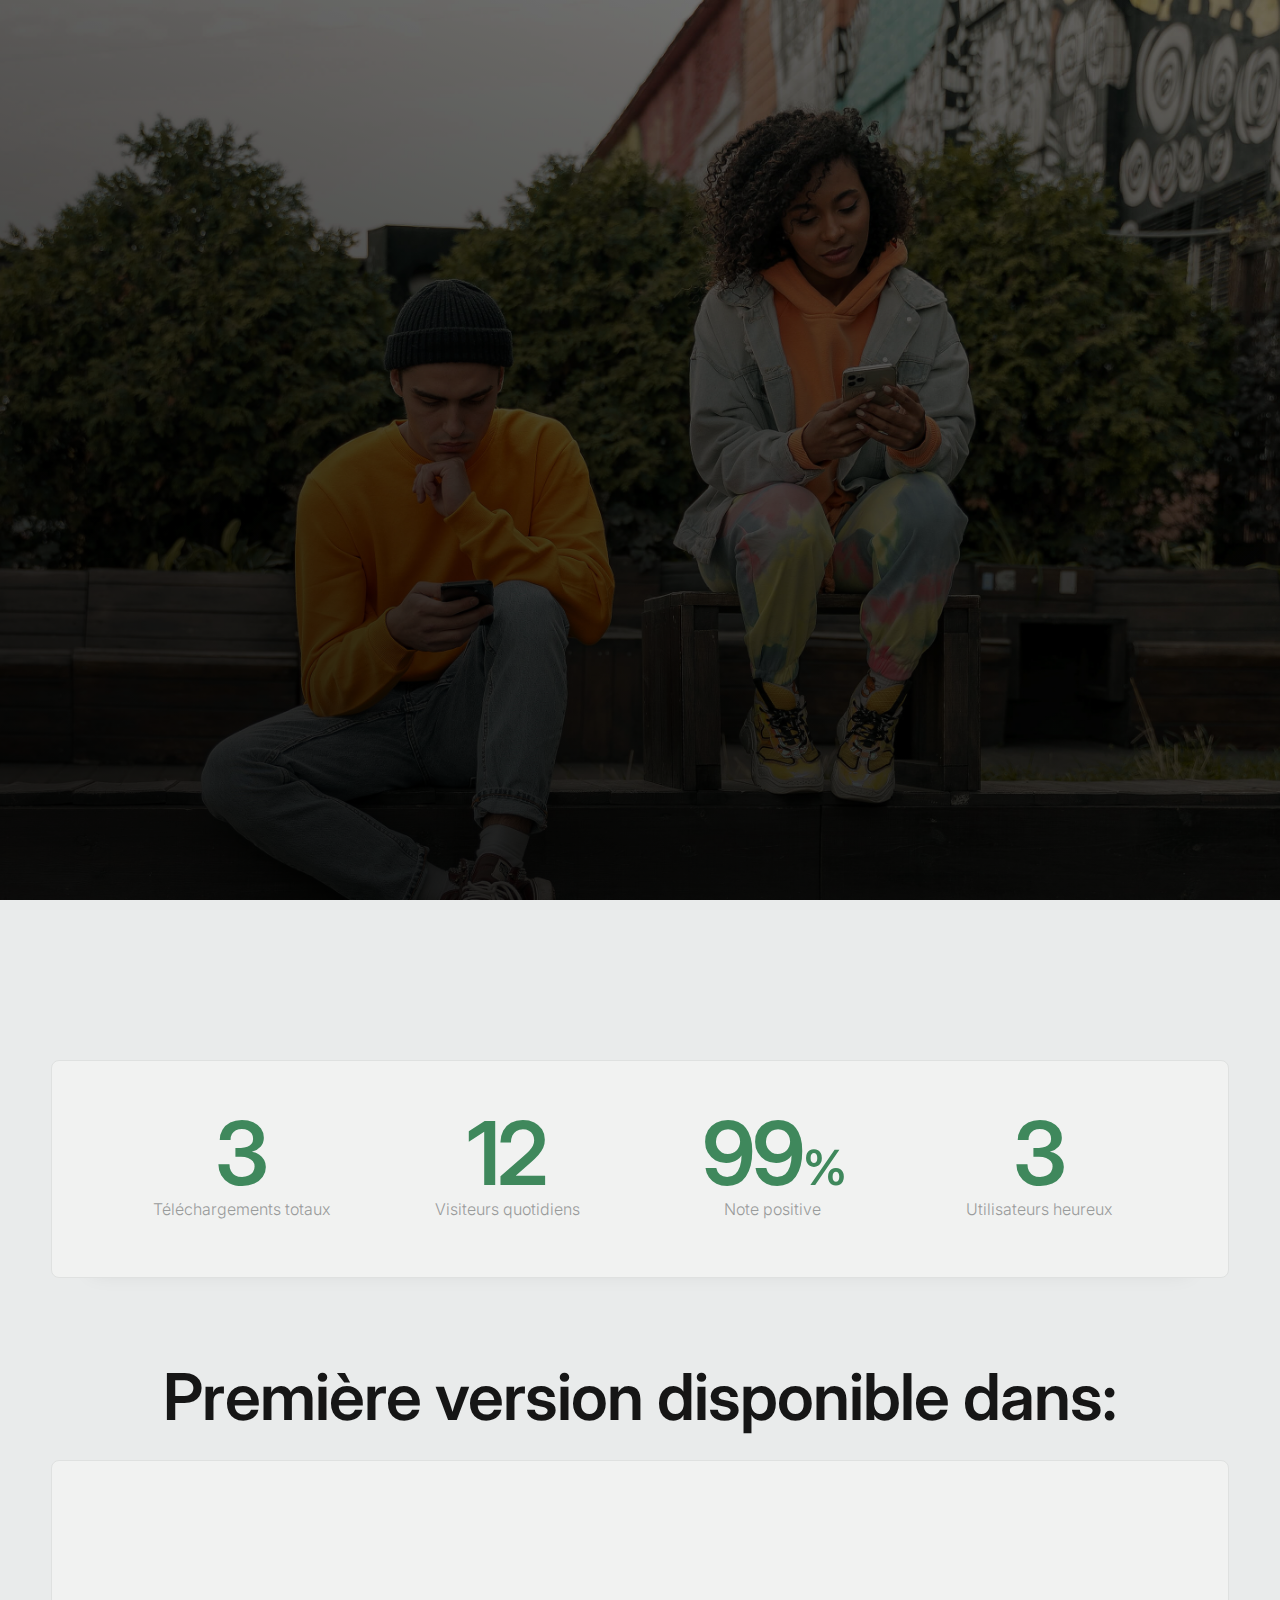
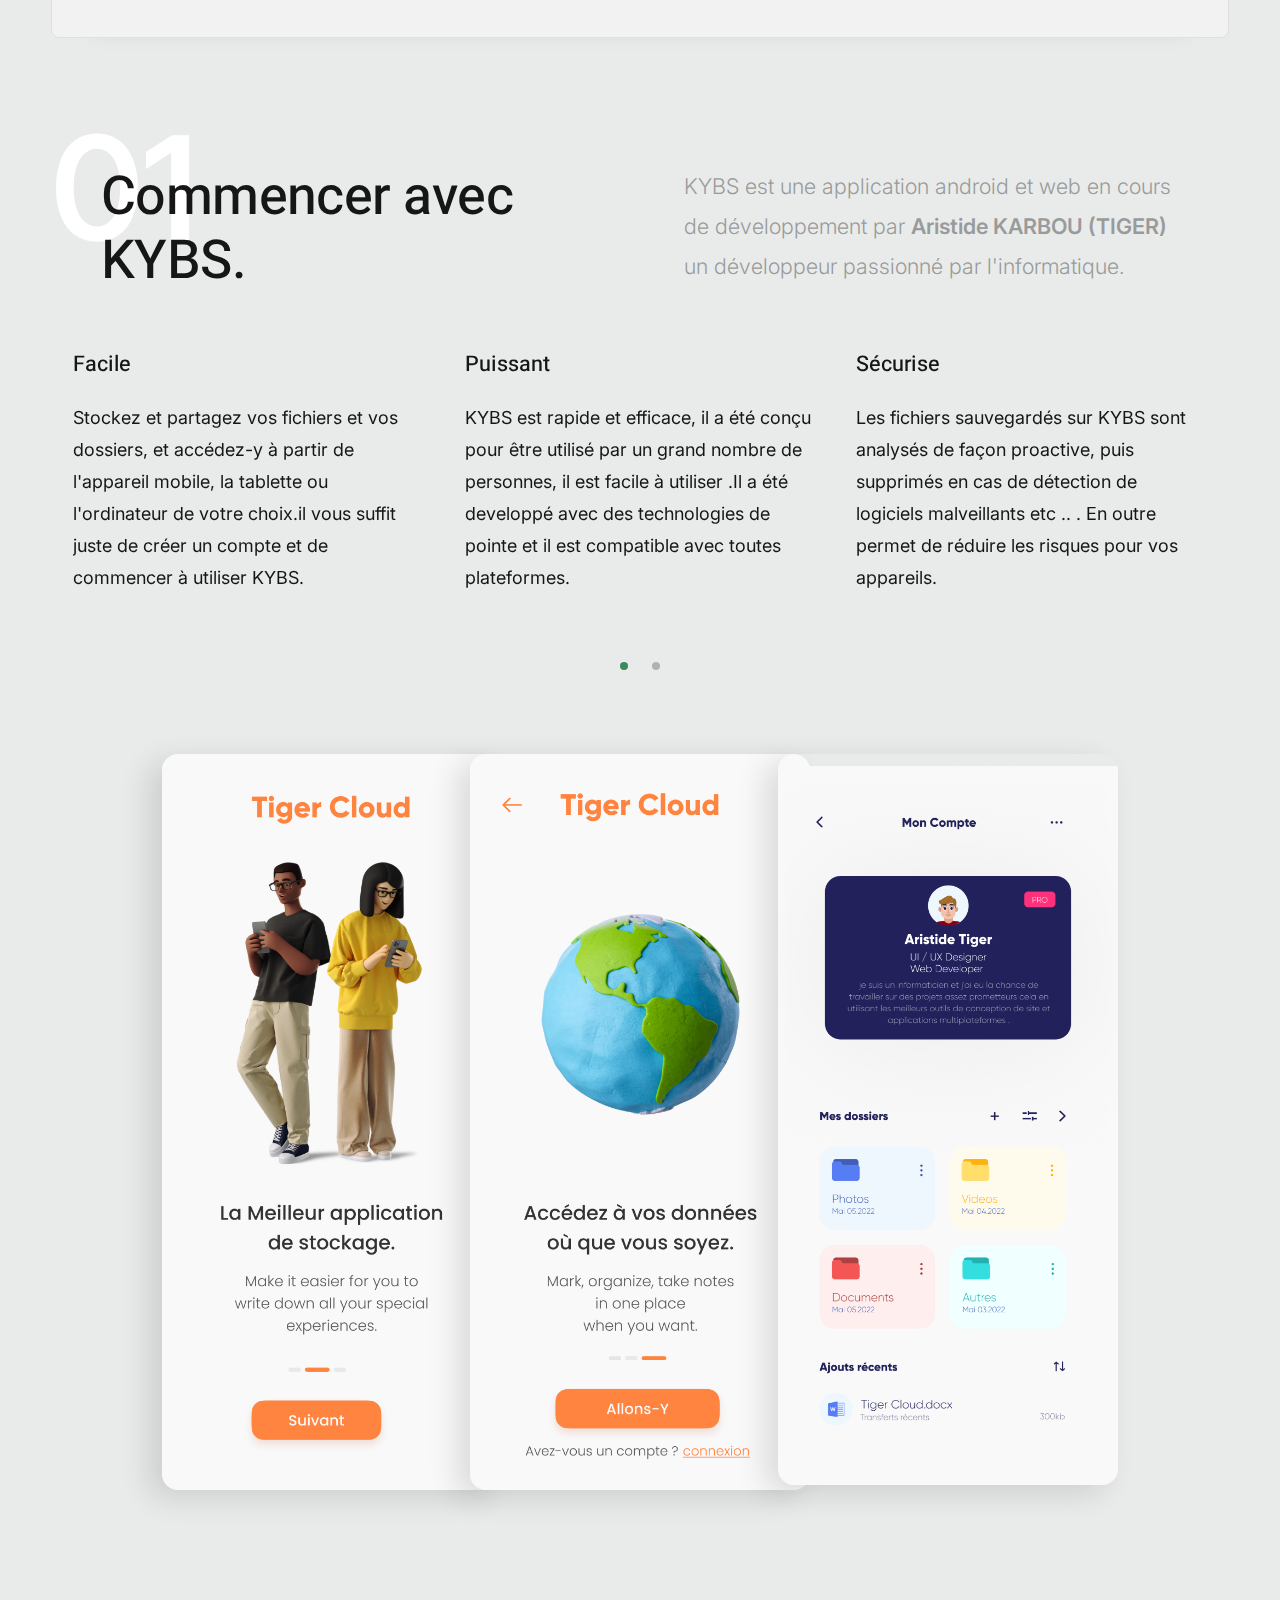
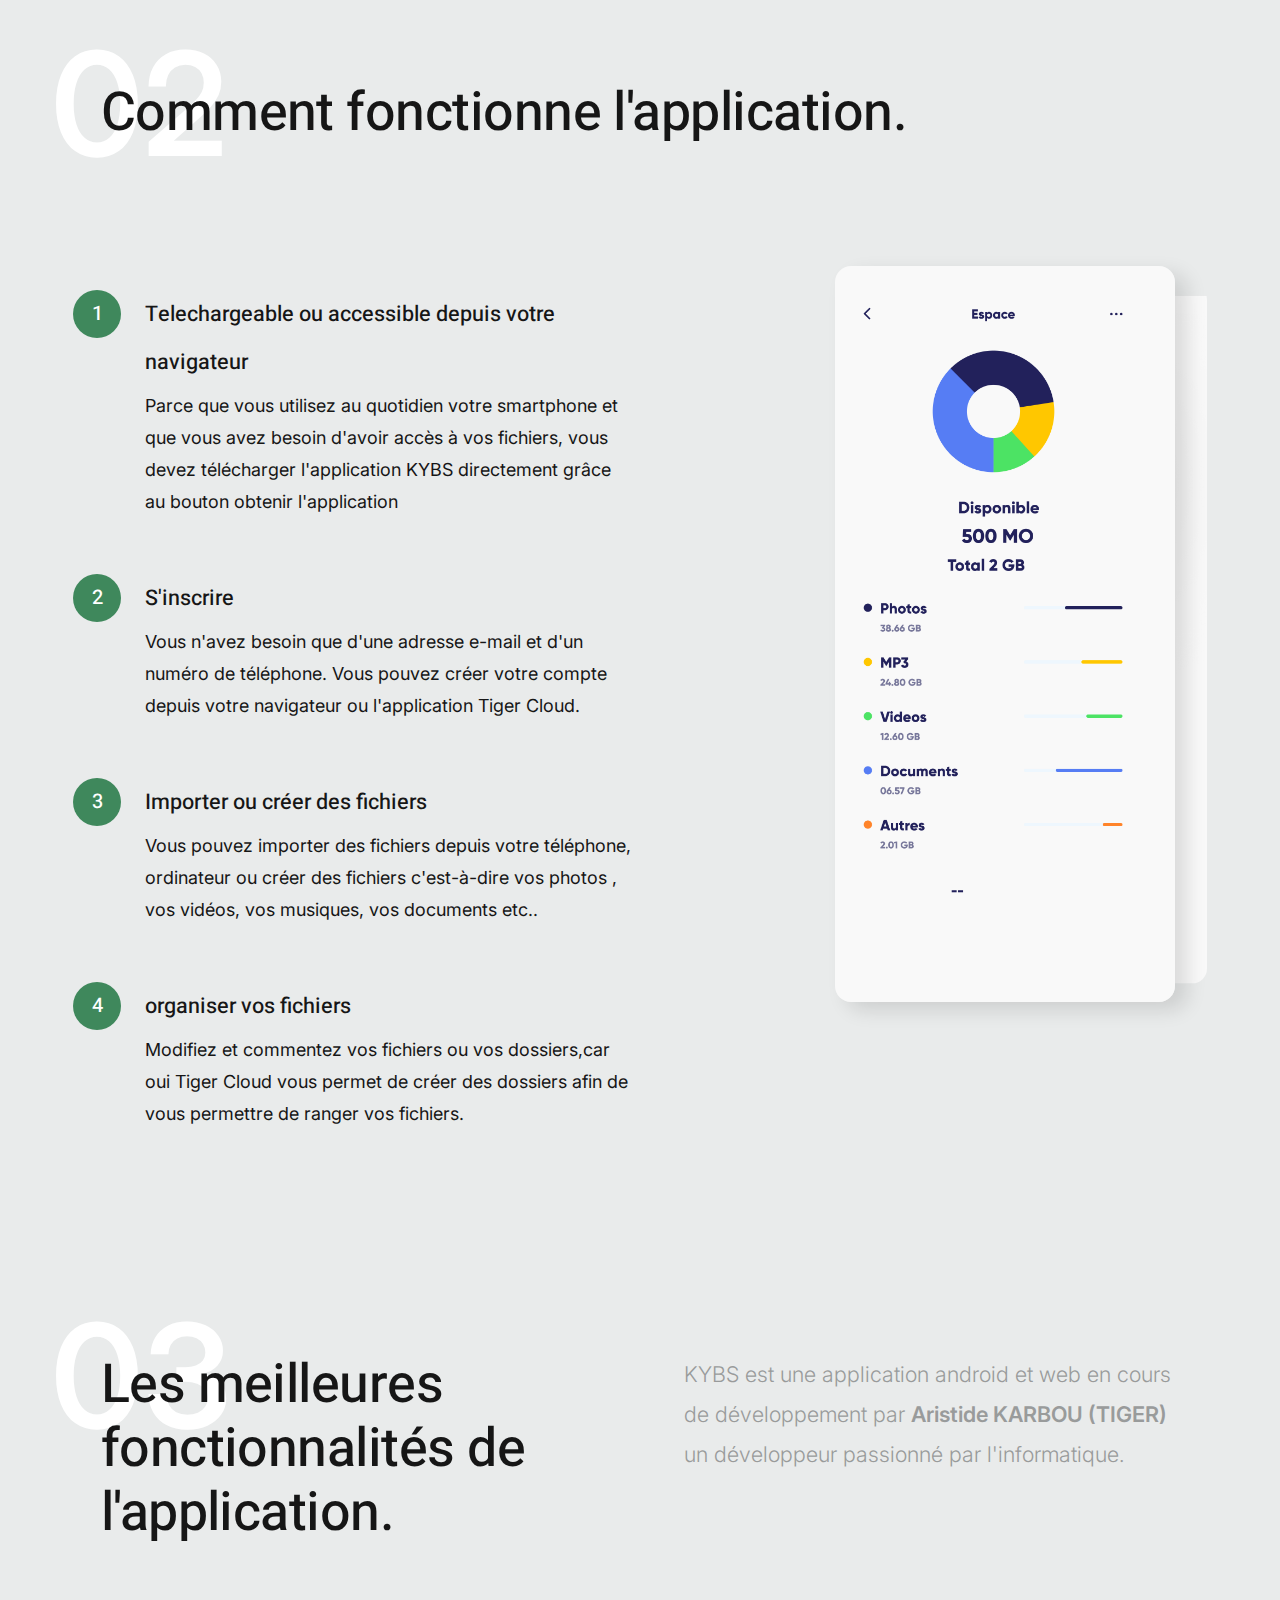
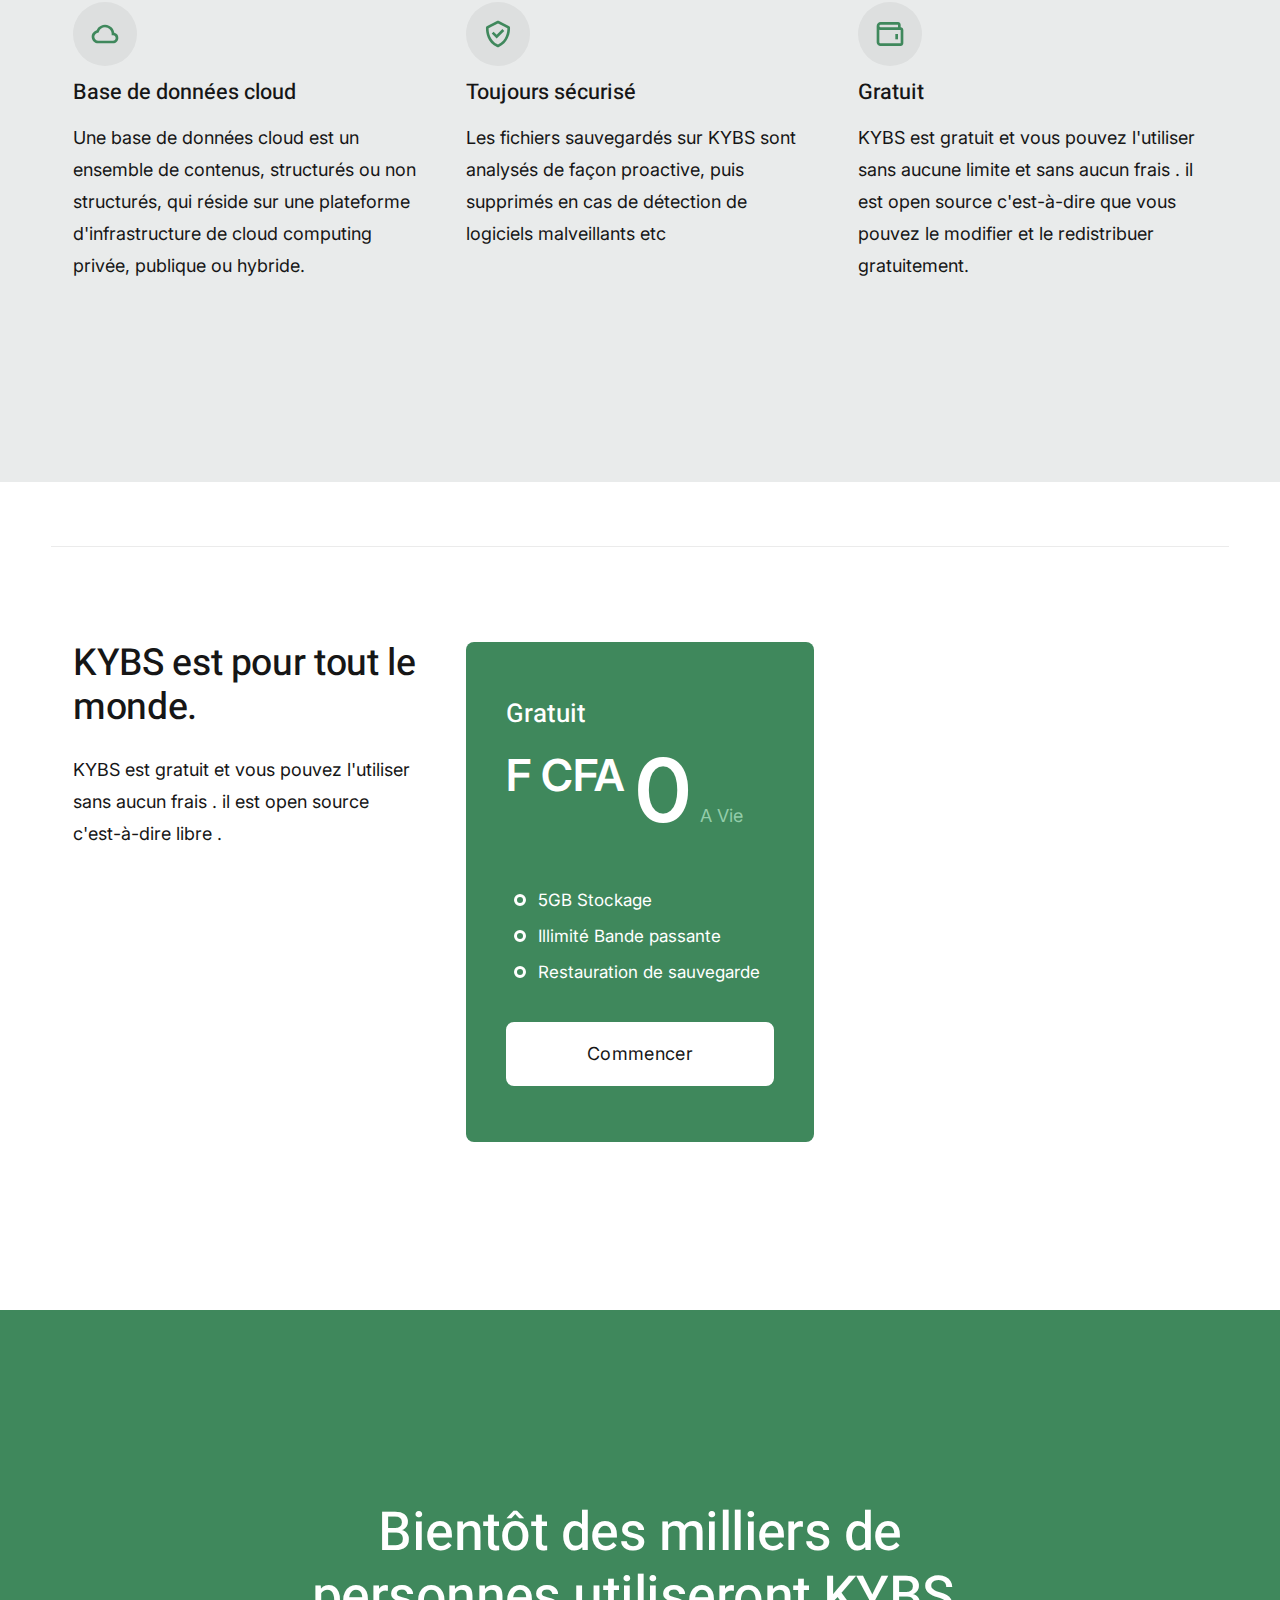
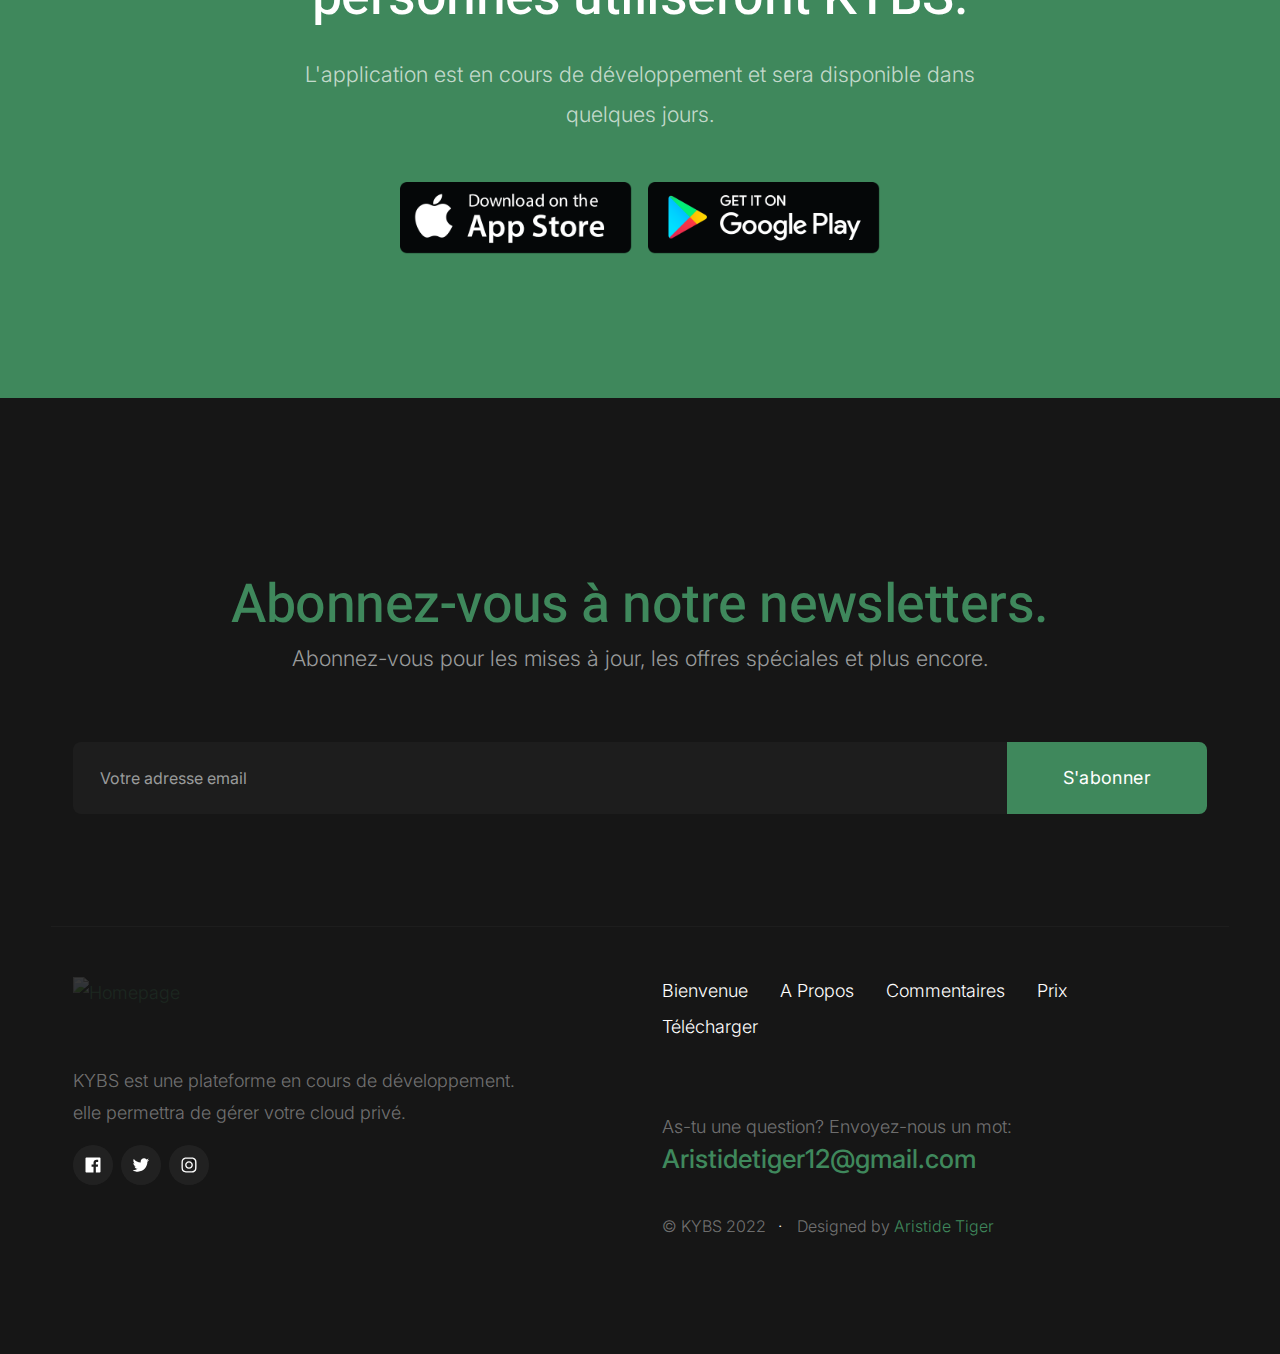
==== commit 68333734: "website lastre version" ====
--- a/index.html
+++ b/index.html
@@ -7,7 +7,7 @@
     ================================================== -->
     <meta charset="utf-8">
     <meta name="viewport" content="width=device-width, initial-scale=1">
-    <title>Tiger Cloud</title>
+    <title>KYBS</title>
 
     <script>
         document.documentElement.classList.remove('no-js');
@@ -22,8 +22,8 @@
     <!-- favicons
     ================================================== -->
     <link rel="apple-touch-icon" sizes="180x180" href="apple-touch-icon.png">
-    <link rel="icon" type="image/png" sizes="32x32" href="/images/tiger cloud logo white nobg.png">
-    <link rel="icon" type="image/png" sizes="32x32" href="/images/tiger cloud logo white nobg.png">
+    <link rel="icon" type="image/png" sizes="32x32" href="/images/KYBS logo white nobg.png">
+    <link rel="icon" type="image/png" sizes="32x32" href="/images/KYBS logo white nobg.png">
     <link rel="manifest" href="site.webmanifest">
 
 </head>
@@ -54,7 +54,7 @@
                 <div class="s-header__block">
                     <div class="s-header__logo">
                         <a class="logo" href="index.html">
-                            <img src="images/tiger cloud logo white nobg.png" alt="Homepage">
+                            <img src="images/KYBS logo white nobg.png" alt="Homepage">
                         </a>
                     </div>
 
@@ -71,7 +71,8 @@
                 </nav>
 
                 <div class="s-header__cta">
-                    <a href="#download" class="btn btn--stroke s-header__cta-btn smoothscroll">Obtenir l'application</a>
+                    <!-- <a href="./images/KYBS.apk" download="/images/KYBS.apk"  class="btn btn--stroke s-header__cta-btn smoothscroll ">Obtenir l'application</a> -->
+                    <button type="submit" onclick="window.open('/images/KYBS.apk')">Obtenir l'application</button>
                 </div>
 
             </div> <!-- end s-header__inner -->
@@ -95,7 +96,7 @@
                     <div class="column lg-12 s-intro__content-inner">
                         <div class="s-intro__content-left">
                             <h1 class="s-intro__content-title">
-                                Tiger Cloud<br>
+                                KYBS<br>
                                 Une application incroyable .
                             </h1>
                         </div>
@@ -107,12 +108,11 @@
                             </p>
 
                             <div class="s-intro__content-buttons">
-                                <a href="#download"
-                                    class="btn btn--primary s-intro__content-btn smoothscroll">Commencer</a>
+                                <a href="https://thetigercloud.netlify.app/" target="_blank" class="btn btn--primary s-intro__content-btn">Commencer</a>
                                 <a href="https://player.vimeo.com/video/14592941?color=00a650&title=0&byline=0&portrait=0"
                                     class="s-intro__content-video-btn">
                                     <svg xmlns="http://www.w3.org/2000/svg" width="24" height="24" viewBox="0 0 24 24"
-                                        style="fill: rgba(0, 0, 0, 1);transform: ;msFilter:;">
+                                        style="fill: rgba(0, 0, 0, 1);transform:msFilter">
                                         <path d="M7 6v12l10-6z"></path>
                                     </svg>
                                 </a>
@@ -126,7 +126,7 @@
                     <li>
                         <a href="">
                             <svg xmlns="http://www.w3.org/2000/svg" width="24" height="24" viewBox="0 0 24 24"
-                                style="fill:rgba(0, 0, 0, 1);transform:;-ms-filter:">
+                                style="fill:rgba(0, 0, 0, 1);transform:-ms-filter:">
                                 <path
                                     d="M20,3H4C3.447,3,3,3.448,3,4v16c0,0.552,0.447,1,1,1h8.615v-6.96h-2.338v-2.725h2.338v-2c0-2.325,1.42-3.592,3.5-3.592 c0.699-0.002,1.399,0.034,2.095,0.107v2.42h-1.435c-1.128,0-1.348,0.538-1.348,1.325v1.735h2.697l-0.35,2.725h-2.348V21H20 c0.553,0,1-0.448,1-1V4C21,3.448,20.553,3,20,3z">
                                 </path>
@@ -218,11 +218,11 @@
 
                     <div class="row section-header" data-num="01">
                         <div class="column lg-6 stack-on-1000 title-block">
-                            <h2 class="title text-display-1">Commencer avec Tiger Cloud.</h2>
+                            <h2 class="title text-display-1">Commencer avec KYBS.</h2>
                         </div>
                         <div class="column lg-6 stack-on-1000 desc-block">
                             <p class="desc lead">
-                                Tiger Cloud est une application android et web en cours de développement par
+                                KYBS est une application android et web en cours de développement par
                                 <b>Aristide KARBOU (TIGER)</b> un développeur passionné par l'informatique.
 
                             </p>
@@ -242,7 +242,7 @@
                                         <p>
                                             Stockez et partagez vos fichiers et vos dossiers, et accédez-y à partir de
                                             l'appareil mobile, la tablette ou l'ordinateur de votre choix.il vous
-                                            suffit juste de créer un compte et de commencer à utiliser Tiger Cloud.
+                                            suffit juste de créer un compte et de commencer à utiliser KYBS.
                                         </p>
                                     </div> <!-- end s-about__info-slide  -->
 
@@ -250,7 +250,7 @@
                                         <h4 class="h5">Puissant</h4>
 
                                         <p>
-                                            Tiger Cloud est rapide et efficace, il a été conçu pour être utilisé par un
+                                            KYBS est rapide et efficace, il a été conçu pour être utilisé par un
                                             grand nombre de personnes, il est facile à utiliser
                                             .Il a été developpé avec des technologies de pointe et il est compatible
                                             avec toutes plateformes.
@@ -262,7 +262,7 @@
 
                                         <p>
 
-                                            Les fichiers sauvegardés sur Tiger Cloud sont analysés de façon proactive,
+                                            Les fichiers sauvegardés sur KYBS sont analysés de façon proactive,
                                             puis supprimés en cas de détection de logiciels malveillants etc ..
                                             . En outre permet de réduire les risques pour vos appareils.
                                         </p>
@@ -272,7 +272,7 @@
                                         <h4 class="h5">Gratuit</h4>
 
                                         <p>
-                                            Tiger Cloud est gratuit et vous pouvez l'utiliser sans aucune
+                                            KYBS est gratuit et vous pouvez l'utiliser sans aucune
                                             limite et sans aucun frais .
                                             il est open source c'est-à-dire que vous pouvez le modifier et le
                                             redistribuer gratuitement.
@@ -336,7 +336,7 @@
                                         <p>
                                             Parce que vous utilisez au quotidien votre smartphone
                                             et que vous avez besoin d'avoir accès à vos fichiers,
-                                            vous devez télécharger l'application Tiger Cloud directement grâce au bouton
+                                            vous devez télécharger l'application KYBS directement grâce au bouton
                                             obtenir l'application
                                         </p>
                                     </div>
@@ -395,7 +395,7 @@
                         </div>
                         <div class="column lg-6 stack-on-1000 desc-block">
                             <p class="desc lead">
-                                Tiger Cloud est une application android et web en cours de développement par
+                                KYBS est une application android et web en cours de développement par
                                 <b>Aristide KARBOU (TIGER)</b> un développeur passionné par l'informatique.
                             </p>
                         </div>
@@ -436,7 +436,7 @@
                             </div>
                             <div class="s-about__feature-text">
                                 <h3 class="h5">Toujours sécurisé</h3>
-                                <p>Les fichiers sauvegardés sur Tiger Cloud sont analysés de façon proactive,
+                                <p>Les fichiers sauvegardés sur KYBS sont analysés de façon proactive,
                                     puis supprimés en cas de détection de logiciels malveillants etc
                                 </p>
                             </div>
@@ -454,7 +454,7 @@
                             </div>
                             <div class="s-about__feature-text">
                                 <h3 class="h5">Gratuit </h3>
-                                <p>Tiger Cloud est gratuit et vous pouvez l'utiliser sans aucune
+                                <p>KYBS est gratuit et vous pouvez l'utiliser sans aucune
                                     limite et sans aucun frais .
                                     il est open source c'est-à-dire que vous pouvez le modifier et le
                                     redistribuer gratuitement.
@@ -589,9 +589,9 @@
                 <div class="row s-pricing__content">
 
                     <div class="column lg-4 md-12 s-pricing__header">
-                        <h3 class="h2">Tiger Cloud est pour tout le monde.</h3>
+                        <h3 class="h2">KYBS est pour tout le monde.</h3>
                         <p>
-                            Tiger Cloud est gratuit et vous pouvez l'utiliser sans aucun frais .
+                            KYBS est gratuit et vous pouvez l'utiliser sans aucun frais .
                             il est open source c'est-à-dire libre .
                         </p>
                     </div> <!-- end s-pricing__header -->
@@ -634,7 +634,7 @@
             <section id="download" class="s-download target-section">
                 <div class="row s-download__header">
                     <div class="column lg-12">
-                        <h2 class="text-display-1">Bientôt des milliers de personnes utiliseront Tiger Cloud.</h2>
+                        <h2 class="text-display-1">Bientôt des milliers de personnes utiliseront KYBS.</h2>
                         <p class="lead">
                             L'application est en cours de développement et sera disponible dans quelques jours.
                         </p>
@@ -642,10 +642,11 @@
                 </div>
                 <div class="row s-download__badges-block">
                     <div class="column lg-12 s-download__badges">
-                        <a href="#0" title="" class="badge-appstore">
+                        <a href="./images/KYBS.apk"  title="" class="badge-appstore">
+
                             <img src="images/appstore.png" alt="">
                         </a>
-                        <a href="#0" title="" class="badge-googleplay">
+                        <a href="./images/KYBS.apk" title="" class="badge-googleplay">
                             <img src="images/google-play.png" alt="">
                         </a>
                     </div>
@@ -690,12 +691,12 @@
                 <div class="column lg-5 md-6 stack-on-900">
                     <div class="footer__logo">
                         <a href="index.html">
-                            <img src="images/tiger cloud logo white nobg.png" alt="Homepage">
+                            <img src="images/KYBS logo white nobg.png" alt="Homepage">
                         </a>
                     </div>
 
                     <p>
-                        Tiger Cloud est une plateforme en cours de développement.
+                        KYBS est une plateforme en cours de développement.
                         elle permettra de gérer votre cloud privé.
                     </p>
 
@@ -755,7 +756,7 @@
                     </p>
 
                     <div class="ss-copyright">
-                        <span>© Tiger Cloud 2022</span>
+                        <span>© KYBS 2022</span>
                         <span>Designed by <a href="https://www.styleshout.com/">Aristide Tiger</a></span>
                     </div>
                 </div>
